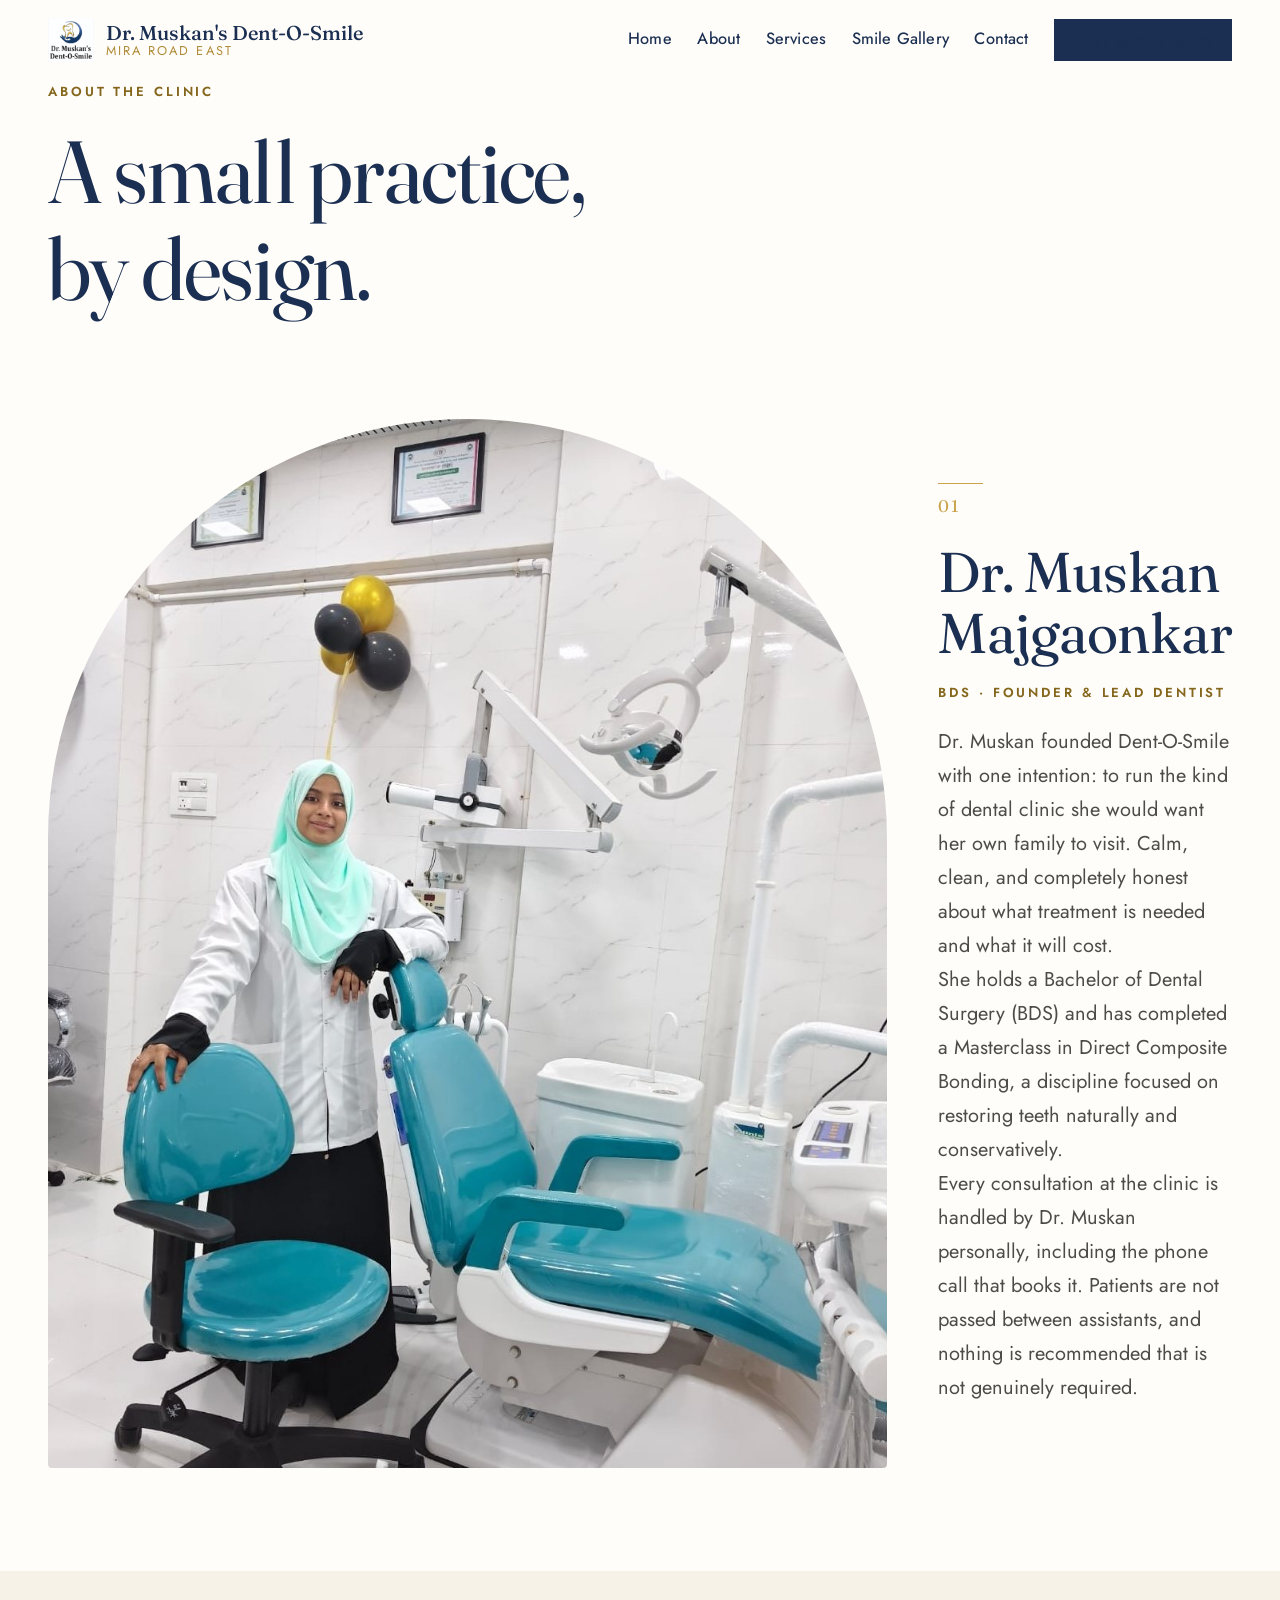
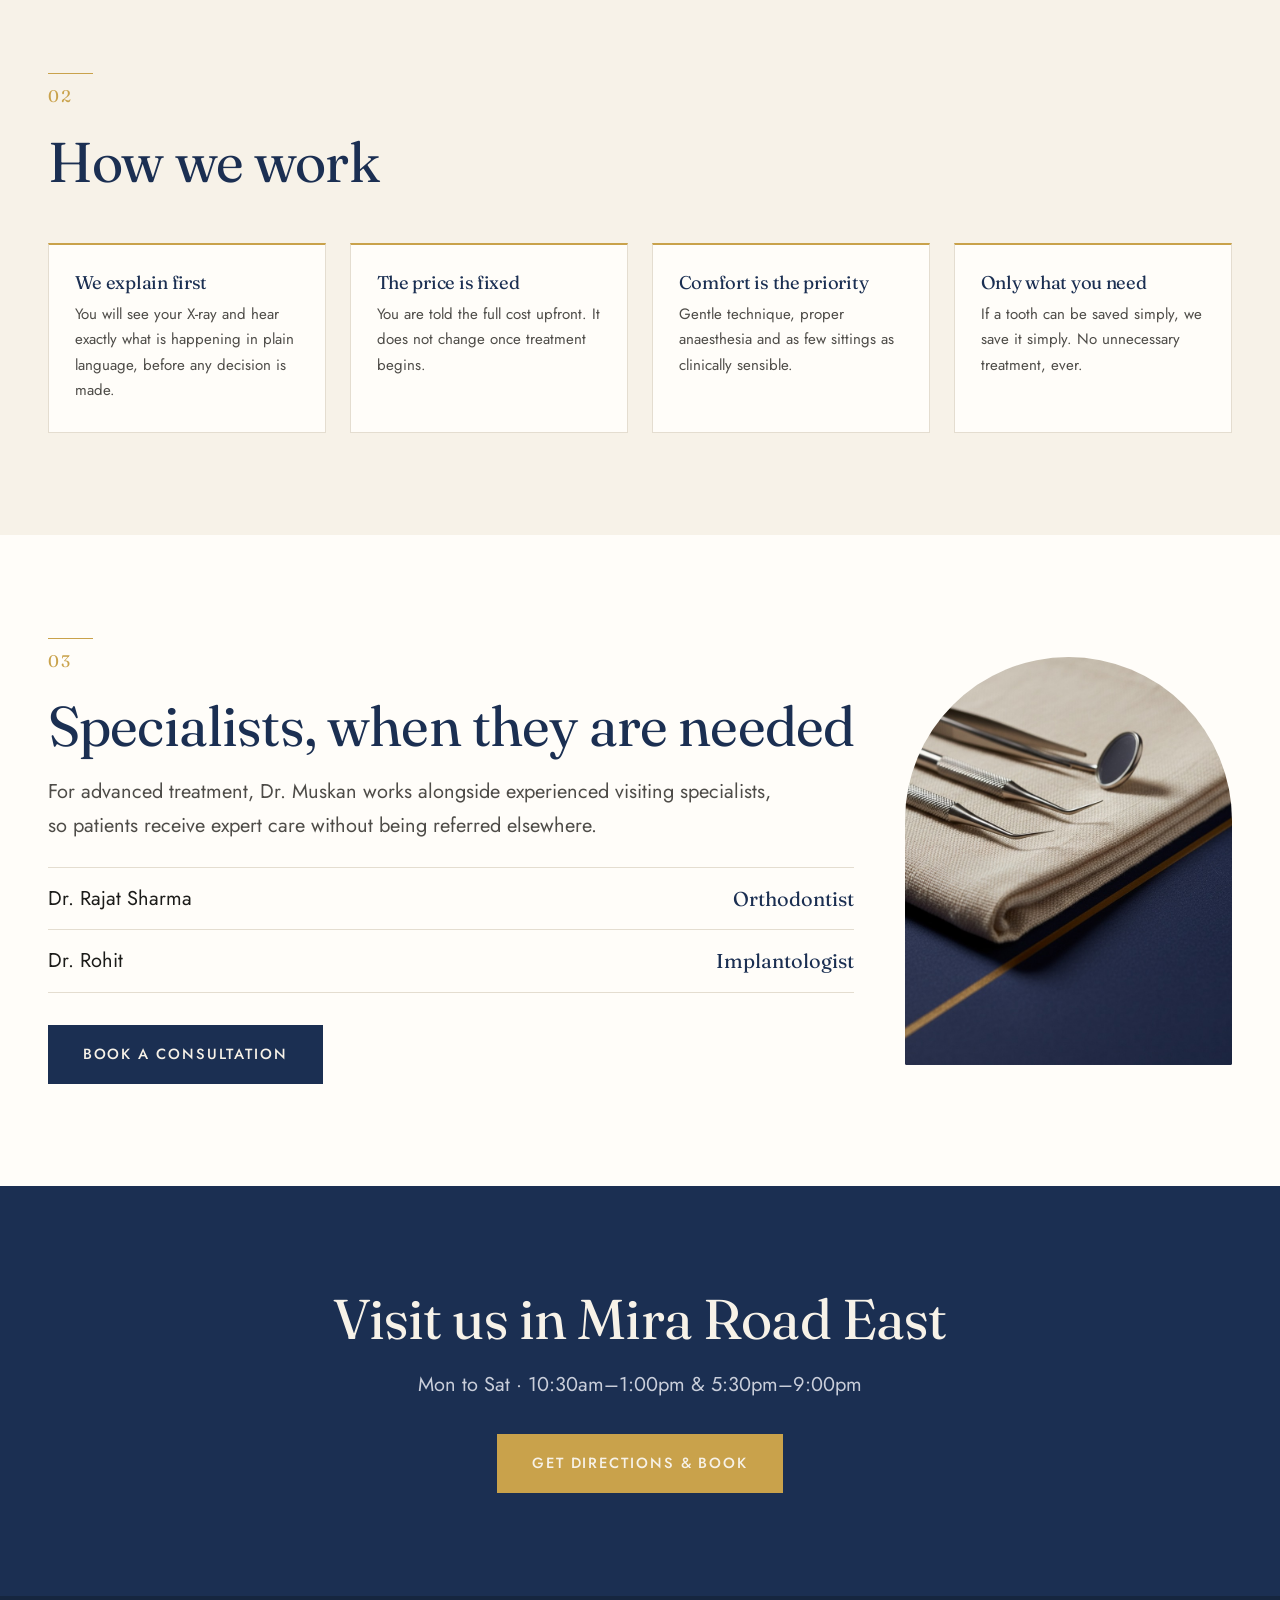
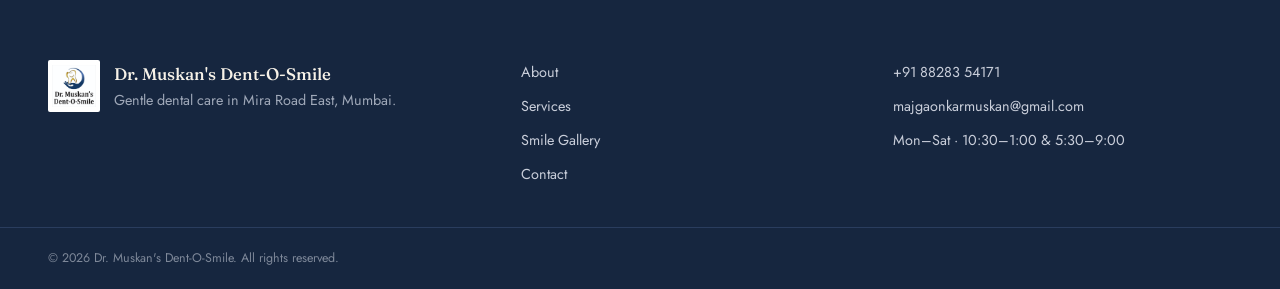
==== about/index.html @ d534c1e9 "update" ====
<!DOCTYPE html>
<html lang="en">
<head>
<meta charset="UTF-8"/>
<meta name="viewport" content="width=device-width,initial-scale=1.0"/>
<title>About Dr. Muskan Majgaonkar | Dentist in Mira Road East</title>
<meta name="description" content="Meet Dr. Muskan Majgaonkar (BDS), founder of Dent-O-Smile in Mira Road East. Gentle, honest dentistry with transparent pricing and unhurried consultations."/>
<link rel="canonical" href="https://drmuskansdentosmile.com/about/"/>
<link rel="icon" type="image/jpeg" href="/assets/img/logo-mark.jpg"/>
<meta property="og:title" content="About Dr. Muskan Majgaonkar | Dentist in Mira Road East"/>
<meta property="og:description" content="Meet Dr. Muskan Majgaonkar (BDS), founder of Dent-O-Smile in Mira Road East. Gentle, honest dentistry with transparent pricing."/>
<meta property="og:type" content="website"/>
<meta property="og:url" content="https://drmuskansdentosmile.com/about/"/>
<meta property="og:image" content="https://drmuskansdentosmile.com/assets/img/clinic-signage.jpg"/>
<meta property="og:site_name" content="Dr. Muskan's Dent-O-Smile"/>
<meta name="twitter:card" content="summary_large_image"/>
<meta name="twitter:title" content="About Dr. Muskan Majgaonkar | Dentist in Mira Road East"/>
<meta name="twitter:description" content="Meet Dr. Muskan Majgaonkar (BDS), founder of Dent-O-Smile in Mira Road East."/>
<meta name="twitter:image" content="https://drmuskansdentosmile.com/assets/img/clinic-signage.jpg"/>
<link rel="preconnect" href="https://fonts.googleapis.com"><link rel="preconnect" href="https://fonts.gstatic.com" crossorigin>
<link href="https://fonts.googleapis.com/css2?family=Fraunces:opsz,wght@9..144,300;9..144,400;9..144,500;9..144,600&family=Jost:wght@300;400;500;600&display=swap" rel="stylesheet">
<link rel="stylesheet" href="/assets/css/site.css?v=2"/>
</head>
<body>
<a class="skip" href="#main">Skip to content</a>
<header class="nav" id="nav">
  <div class="wrap nav-in">
    <a class="brand" href="/"><img src="/assets/img/logo-mark.jpg" alt="" width="44" height="44"/>
      <span><b>Dr. Muskan's Dent-O-Smile</b><i>Mira Road East</i></span></a>
    <nav class="links" id="links">
      <a href="/">Home</a><a href="/about/">About</a><a href="/services/">Services</a>
      <a href="/smile-gallery/">Smile Gallery</a><a href="/contact/">Contact</a>
      <a class="btn btn-sm" href="tel:+918828354171">Call 88283 54171</a>
    </nav>
    <button class="burger" id="burger" aria-label="Menu" aria-expanded="false"><span></span><span></span><span></span></button>
  </div>
</header>

<main id="main">
<section class="pagehead">
  <div class="wrap">
    <p class="eyebrow">About the clinic</p>
    <h1>A small practice,<br>by design.</h1>
  </div>
</section>

<section class="sec">
  <div class="wrap grid-2 align-c">
    <figure class="fig-arch">
      <img src="/assets/img/dr-muskan-at-chair.jpg" alt="Dr. Muskan Majgaonkar at her clinic" width="900" height="1200"/>
    </figure>
    <div>
      <div class="num">01</div>
      <h2 class="h2">Dr. Muskan Majgaonkar</h2>
      <p class="eyebrow" style="margin:.25rem 0 1.25rem">BDS · Founder &amp; Lead Dentist</p>
      <p>Dr. Muskan founded Dent-O-Smile with one intention: to run the kind of dental clinic she would want her own family to visit. Calm, clean, and completely honest about what treatment is needed and what it will cost.</p>
      <p>She holds a Bachelor of Dental Surgery (BDS) and has completed a Masterclass in Direct Composite Bonding, a discipline focused on restoring teeth naturally and conservatively.</p>
      <p>Every consultation at the clinic is handled by Dr. Muskan personally, including the phone call that books it. Patients are not passed between assistants, and nothing is recommended that is not genuinely required.</p>
    </div>
  </div>
</section>

<section class="sec sec-cream">
  <div class="wrap">
    <header class="sec-head"><div class="num">02</div><h2 class="h2">How we work</h2></header>
    <div class="values">
      <article><h3>We explain first</h3><p>You will see your X-ray and hear exactly what is happening in plain language, before any decision is made.</p></article>
      <article><h3>The price is fixed</h3><p>You are told the full cost upfront. It does not change once treatment begins.</p></article>
      <article><h3>Comfort is the priority</h3><p>Gentle technique, proper anaesthesia and as few sittings as clinically sensible.</p></article>
      <article><h3>Only what you need</h3><p>If a tooth can be saved simply, we save it simply. No unnecessary treatment, ever.</p></article>
    </div>
  </div>
</section>

<section class="sec">
  <div class="wrap grid-2 align-c">
    <div>
      <div class="num">03</div>
      <h2 class="h2">Specialists, when they are needed</h2>
      <p>For advanced treatment, Dr. Muskan works alongside experienced visiting specialists, so patients receive expert care without being referred elsewhere.</p>
      <dl class="price" style="margin-top:1.5rem">
        <div><dt>Dr. Rajat Sharma</dt><dd>Orthodontist</dd></div>
        <div><dt>Dr. Rohit</dt><dd>Implantologist</dd></div>
      </dl>
      <a class="btn" href="/contact/">Book a consultation</a>
    </div>
    <figure class="fig-arch"><img src="/assets/img/craft-detail.jpg" alt="Dental instruments" width="1024" height="1024" loading="lazy"/></figure>
  </div>
</section>

<section class="sec sec-navy">
  <div class="wrap" style="text-align:center">
    <h2 class="h2">Visit us in Mira Road East</h2>
    <p style="margin:0 auto 2rem">Mon to Sat · 10:30am–1:00pm &amp; 5:30pm–9:00pm</p>
    <a class="btn" href="/contact/" style="background:var(--gold);border-color:var(--gold)">Get directions &amp; book</a>
  </div>
</section>
</main>

<footer class="foot">
  <div class="wrap foot-in">
    <div class="foot-brand"><img src="/assets/img/logo-mark.jpg" alt="" width="52" height="52"/>
      <p><b>Dr. Muskan's Dent-O-Smile</b><br>Gentle dental care in Mira Road East, Mumbai.</p></div>
    <nav class="foot-nav"><a href="/about/">About</a><a href="/services/">Services</a>
      <a href="/smile-gallery/">Smile Gallery</a><a href="/contact/">Contact</a></nav>
    <div class="foot-meta"><a href="tel:+918828354171">+91 88283 54171</a>
      <a href="mailto:majgaonkarmuskan@gmail.com">majgaonkarmuskan@gmail.com</a>
      <span>Mon–Sat · 10:30–1:00 &amp; 5:30–9:00</span></div>
  </div>
  <div class="wrap foot-btm"><span>&copy; <span id="yr"></span> Dr. Muskan's Dent-O-Smile. All rights reserved.</span></div>
</footer>
<!-- ══ MOBILE STICKY QUICK-ACTION BAR ═════════════════════ -->
<div class="mobile-sticky-bar" id="mobileStickyBar" aria-label="Quick contact actions">
  <a href="tel:+918828354171" class="mobile-bar-btn mobile-bar-call">
    <svg width="18" height="18" viewBox="0 0 24 24" fill="none" stroke="currentColor" stroke-width="2" stroke-linecap="round" stroke-linejoin="round" aria-hidden="true">
      <path d="M22 16.92v3a2 2 0 0 1-2.18 2 19.79 19.79 0 0 1-8.63-3.07 19.5 19.5 0 0 1-6-6 19.79 19.79 0 0 1-3.07-8.67A2 2 0 0 1 4.11 2h3a2 2 0 0 1 2 1.72 12.84 12.84 0 0 0 .7 2.81 2 2 0 0 1-.45 2.11L8.09 9.91a16 16 0 0 0 6 6l1.27-1.27a2 2 0 0 1 2.11-.45 12.84 12.84 0 0 0 2.81.7A2 2 0 0 1 22 16.92z"/>
    </svg>
    <span>Call Clinic</span>
  </a>
</div>

<script src="/assets/js/site.js?v=6"></script>
</body>
</html>
---- assets/css/site.css ----
/* Dr. Muskan's Dent-O-Smile — single-page premium edition
   Palette: deep navy #1B2F52 · ivory #F7F2E8 · antique gold #C9A24B */
:root{
  --navy:#1B2F52; --navy-2:#16263F; --ink:#1C1C1A;
  --cream:#F7F2E8; --cream-2:#FBF8F2; --paper:#FFFDF9;
  --gold:#C9A24B; --gold-2:#B08C38;
  --muted:#4E4C48; --line:#E4DDD0;
  --serif:'Fraunces',Georgia,serif; --sans:'Jost',system-ui,-apple-system,sans-serif;
  --wrap:1200px; --pad:clamp(1.25rem,4vw,2.5rem);
  --ease-out-expo:cubic-bezier(.16,1,.3,1);
  --ease-in-out-quart:cubic-bezier(.76,0,.24,1);
  --dur-fast:.22s; --dur-med:.42s; --dur-slow:.72s;
}
*{margin:0;padding:0;box-sizing:border-box}
html{scroll-behavior:smooth;-webkit-text-size-adjust:100%;width:100%;max-width:100vw;overflow-x:hidden}
body{font-family:var(--sans);color:var(--ink);background:var(--paper);
  font-size:clamp(1.0625rem,0.98rem + 0.4vw,1.25rem);line-height:1.7;font-weight:400;
  -webkit-font-smoothing:antialiased;width:100%;max-width:100vw;overflow-x:hidden;position:relative}
img{max-width:100%;height:auto;display:block}
a{color:inherit}
.wrap{max-width:var(--wrap);margin:0 auto;padding-inline:var(--pad);width:100%;box-sizing:border-box}
.skip{position:absolute;left:-9999px}
.skip:focus{left:1rem;top:1rem;background:var(--navy);color:#fff;padding:.6rem 1rem;z-index:99}

/* ── type ─────────────────────────────────────────── */
h1,h2,h3{font-family:var(--serif);font-weight:400;line-height:1.1;letter-spacing:-.015em;color:var(--navy)}
h1{font-size:clamp(3rem,1.8rem + 4.8vw,5.5rem)}
h1 em{font-style:italic;color:var(--gold)}
.h2{font-size:clamp(2.1rem,1.5rem + 2.5vw,3.5rem);margin-bottom:1.15rem}
h3{font-size:1.45rem}
p{color:var(--muted);max-width:62ch}
.lede{font-size:clamp(1.18rem,1.08rem + 0.5vw,1.42rem);color:#4B4945;line-height:1.65}
.eyebrow{font-size:.82rem;letter-spacing:.22em;text-transform:uppercase;color:#85661D;
  font-weight:600;margin-bottom:1.25rem}
.num{font-family:var(--serif);font-size:1.05rem;color:var(--gold);letter-spacing:.1em;
  border-top:1px solid var(--gold);padding-top:.5rem;width:2.8rem;margin-bottom:1.25rem}
.link-gold{color:var(--navy);font-weight:500;font-size:1.05rem;text-decoration:none;border-bottom:1px solid var(--gold);
  padding-bottom:2px;transition:color var(--dur-fast),border-color var(--dur-fast);display:inline-block;margin-top:1.25rem}
.link-gold:hover{color:var(--gold-2);border-color:var(--gold-2)}

/* ── buttons ─────────────────────────────────────── */
.btn{display:inline-block;background:var(--navy);color:var(--cream);padding:1rem 2.1rem;
  border:1px solid var(--navy);font-size:.92rem;letter-spacing:.13em;text-transform:uppercase;
  font-weight:500;text-decoration:none;cursor:pointer;font-family:var(--sans);
  transition:background var(--dur-fast) var(--ease-out-expo),
             border-color var(--dur-fast) var(--ease-out-expo),
             color var(--dur-fast),
             transform var(--dur-fast) var(--ease-out-expo),
             box-shadow var(--dur-fast) var(--ease-out-expo)}
.btn:hover{background:var(--gold);border-color:var(--gold);color:#fff;
  transform:translateY(-2px);box-shadow:0 8px 24px -8px rgba(201,162,75,.45)}
.btn:active{transform:translateY(0)}
.btn-ghost{background:transparent;color:var(--navy)}
.btn-ghost:hover{background:var(--navy);color:var(--cream);border-color:var(--navy)}
.btn-whatsapp{display:inline-flex;align-items:center;gap:.45rem;background:#25D366;border-color:#25D366;color:#fff}
.btn-whatsapp:hover{background:#1EBE57;border-color:#1EBE57;color:#fff;box-shadow:0 8px 24px -8px rgba(37,211,102,.5)}
.btn-whatsapp-circle{display:inline-flex;align-items:center;justify-content:center;width:44px;height:44px;border-radius:50%;background:#25D366;color:#fff;border:none;transition:all var(--dur-fast) var(--ease-out-expo);box-shadow:0 4px 14px rgba(37,211,102,.35);text-decoration:none}
.btn-whatsapp-circle:hover{background:#1EBE57;transform:scale(1.08);box-shadow:0 6px 18px rgba(37,211,102,.45);color:#fff}
.btn-sm{padding:.6rem 1.1rem;font-size:.7rem}
.btn-block{width:100%;border:0}

/* ── nav ─────────────────────────────────────────── */
.nav{position:sticky;top:0;z-index:50;
  background:rgba(255,253,249,.95);
  backdrop-filter:saturate(1.4) blur(14px);
  -webkit-backdrop-filter:saturate(1.4) blur(14px);
  border-bottom:1px solid transparent;
  transition:border-color var(--dur-med),background var(--dur-med),box-shadow var(--dur-med)}
.nav.scrolled{border-bottom-color:var(--line);box-shadow:0 4px 24px -8px rgba(27,47,82,.12)}
.nav-in{display:flex;align-items:center;justify-content:space-between;gap:1.5rem;min-height:80px;padding-block:.4rem}
.brand{display:flex;align-items:center;gap:.75rem;text-decoration:none;flex-shrink:0;
  transition:opacity var(--dur-fast)}
.brand:hover{opacity:.85}
.brand img{width:46px;height:46px;object-fit:contain}
.brand span{display:flex;flex-direction:column;line-height:1.15;white-space:nowrap}
.brand b{font-family:var(--serif);font-size:1.25rem;font-weight:500;color:var(--navy)}
.brand i{font-style:normal;font-size:.8rem;letter-spacing:.16em;text-transform:uppercase;color:var(--gold-2)}

.links{display:flex;align-items:center;gap:1.6rem}
.links a:not(.btn-whatsapp-circle){text-decoration:none;font-size:1.02rem;font-weight:450;color:var(--navy);letter-spacing:.01em;
  position:relative;padding-bottom:2px;white-space:nowrap;
  transition:color var(--dur-fast)}
.links a:not(.btn-whatsapp-circle)::after{content:'';position:absolute;bottom:0;left:0;width:0;height:1.5px;
  background:var(--gold);transition:width var(--dur-med) var(--ease-out-expo)}
.links a:not(.btn-whatsapp-circle):hover{color:var(--gold-2)}
.links a:not(.btn-whatsapp-circle):hover::after{width:100%}
.links a:not(.btn-whatsapp-circle).active{color:var(--gold-2)}
.links a:not(.btn-whatsapp-circle).active::after{width:100%}

.nav-cta-group{display:flex;align-items:center;gap:.85rem;margin-left:.85rem;padding-left:1.25rem;border-left:1px solid rgba(27,47,82,.15)}
.btn-whatsapp-circle{display:inline-flex;align-items:center;justify-content:center;width:40px;height:40px;border-radius:50%;background:#25D366;color:#fff;border:none;transition:all var(--dur-fast) var(--ease-out-expo);box-shadow:0 4px 12px rgba(37,211,102,.3);text-decoration:none;flex-shrink:0}
.btn-whatsapp-circle::after{display:none !important}
.btn-whatsapp-circle:hover{background:#1EBE57;transform:scale(1.06);box-shadow:0 6px 16px rgba(37,211,102,.4);color:#fff}
.btn-nav-book{display:inline-flex;align-items:center;gap:.45rem;padding:.62rem 1.15rem;font-size:.78rem;letter-spacing:.08em;font-weight:500;border-radius:6px;white-space:nowrap;flex-shrink:0;background:var(--navy);color:var(--cream);border:1px solid var(--navy);cursor:pointer;transition:all var(--dur-fast) var(--ease-out-expo)}
.btn-nav-book:hover{background:var(--gold);border-color:var(--gold);color:#fff;transform:translateY(-1px);box-shadow:0 6px 18px rgba(201,162,75,.35)}

.burger{display:none;background:none;border:0;flex-direction:column;gap:5px;cursor:pointer;padding:.5rem}
.burger span{width:24px;height:1.5px;background:var(--navy);
  transition:transform .3s var(--ease-out-expo),opacity .2s}

/* ── hero ─────────────────────────────────────────── */
.hero{position:relative;padding-top:clamp(2.5rem,6vw,5rem);overflow:hidden}
.hero-in{display:grid;grid-template-columns:1.05fr .95fr;gap:clamp(2rem,5vw,4.5rem);align-items:center}
.hero-copy .lede{margin:1.6rem 0 2.2rem;max-width:44ch}
.hero-cta{display:flex;gap:.85rem;flex-wrap:wrap}
.hero-facts{list-style:none;display:flex;gap:clamp(1.25rem,3vw,2.75rem);margin-top:3rem;
  padding-top:1.75rem;border-top:1px solid var(--line);flex-wrap:wrap}
.hero-facts li{display:flex;flex-direction:column}
.hero-facts b{font-family:var(--serif);font-size:1.5rem;color:var(--navy);font-weight:400}
.hero-facts span{font-size:.75rem;letter-spacing:.1em;text-transform:uppercase;color:var(--muted)}
.hero-img{position:relative}
.hero-img img{width:100%;aspect-ratio:3/4;object-fit:cover;
  border-radius:50vw 50vw 6px 6px;
  box-shadow:0 30px 70px -35px rgba(27,47,82,.5);
  transition:transform .6s var(--ease-out-expo)}
.hero-img:hover img{transform:scale(1.02)}
.hero-img figcaption{position:absolute;right:0.5rem;left:auto;bottom:2rem;background:var(--cream);
  border-right:3px solid var(--gold);padding:.8rem 1.2rem;font-family:var(--serif);color:var(--navy);
  font-size:.95rem;box-shadow:0 12px 30px -18px rgba(0,0,0,.3);border-radius:6px 0 0 6px;}
.dr-figure{position:relative}
.dr-img-badge{position:absolute;right:0.5rem;left:auto;bottom:1.5rem;background:var(--cream);
  border-right:3px solid var(--gold);padding:.75rem 1.1rem;box-shadow:0 12px 30px -15px rgba(0,0,0,.25);border-radius:6px 0 0 6px;}
.hero-img figcaption em{display:block;font-style:normal;font-family:var(--sans);font-size:.68rem;
  letter-spacing:.14em;text-transform:uppercase;color:var(--gold-2);margin-top:.15rem}
.hero-rule{margin-top:clamp(3rem,7vw,6rem)}
.hero-rule span{display:block;height:1px;background:linear-gradient(90deg,transparent,var(--gold),transparent)}

/* ── sections ─────────────────────────────────────── */
.sec{padding:clamp(3.5rem,8vw,7rem) 0}
.sec-cream{background:var(--cream)}
.sec-navy{background:var(--navy);color:var(--cream)}
.sec-navy .h2,.sec-navy h3{color:var(--cream)}
.sec-navy p{color:#C9CEDA}
.sec-navy .num{color:var(--gold);border-color:var(--gold)}
.sec-head{max-width:60ch;margin-bottom:clamp(2rem,4vw,3.25rem)}
.sec-sub{margin-top:.35rem}
.grid-2{display:grid;grid-template-columns:auto 1fr;gap:clamp(1.5rem,4vw,3.5rem)}
.align-c{align-items:center}
.promise .grid-2{grid-template-columns:auto 1fr;align-items:start}
.promise p+p{margin-top:1rem}

.mobile-swipe-hint {
  display: none;
}

/* services grid */
.svc{display:grid;grid-template-columns:repeat(auto-fit,minmax(230px,1fr));gap:1.5rem}

@media (max-width: 768px) {
  .mobile-swipe-hint {
    display: flex;
    align-items: center;
    gap: 0.35rem;
    font-size: 0.78rem;
    font-weight: 600;
    text-transform: uppercase;
    letter-spacing: 0.08em;
    color: var(--gold-2);
    margin-top: 0.6rem;
  }

  .svc {
    display: flex !important;
    overflow-x: auto !important;
    scroll-snap-type: x mandatory;
    -webkit-overflow-scrolling: touch;
    gap: 1.1rem !important;
    padding-bottom: 1.25rem;
    padding-left: 0.25rem;
    padding-right: 0.25rem;
    scrollbar-width: thin;
    scrollbar-color: var(--gold) rgba(201, 162, 75, 0.15);
  }

  .svc::-webkit-scrollbar {
    height: 5px;
  }
  .svc::-webkit-scrollbar-track {
    background: rgba(201, 162, 75, 0.12);
    border-radius: 10px;
  }
  .svc::-webkit-scrollbar-thumb {
    background: var(--gold);
    border-radius: 10px;
  }

  .svc-card {
    flex: 0 0 270px !important;
    width: 270px !important;
    scroll-snap-align: start;
    scroll-snap-stop: always;
  }
}
.svc-card{background:var(--paper);border:1px solid var(--line);border-radius:12px;overflow:hidden;
  transition:transform var(--dur-med) var(--ease-out-expo),
             box-shadow var(--dur-med) var(--ease-out-expo),
             border-color var(--dur-fast)}
.svc-card:hover{transform:translateY(-4px);box-shadow:0 16px 36px -12px rgba(27,47,82,.14);border-color:var(--gold)}
.svc-img-wrap{overflow:hidden}
.svc-img-wrap img{aspect-ratio:1/1;object-fit:cover;width:100%;
  transition:transform .55s var(--ease-out-expo)}
.svc-card:hover .svc-img-wrap img{transform:scale(1.06)}
.svc-body{padding:1.35rem 1.4rem 1.6rem}
.svc-body p{font-size:.93rem;margin:.5rem 0 .9rem}
.svc-body b{font-family:var(--serif);color:var(--gold-2);font-weight:500;font-size:1.05rem}
.svc-more{margin-top:2rem}

/* aligner note */
.aligner-note{margin-top:3rem;background:var(--cream);border:1px solid var(--line);
  border-top:2px solid var(--gold);border-radius:12px;padding:clamp(1.5rem,3vw,2.5rem)}
.aligner-note-in{display:grid;grid-template-columns:auto 1fr;gap:1.5rem;align-items:start}
.aligner-note h3{font-size:1.25rem;margin-bottom:.5rem}

/* pricing */
.fig-arch img{width:100%;aspect-ratio:4/5;object-fit:cover;border-radius:50vw 50vw 6px 6px;
  transition:transform .6s var(--ease-out-expo)}
.fig-arch:hover img{transform:scale(1.02)}
.price{margin:1.75rem 0 2rem;border-top:1px solid var(--line)}
.price div{display:flex;justify-content:space-between;gap:1rem;padding:.85rem 0;border-bottom:1px solid var(--line)}
.price dt{color:var(--ink);font-weight:400}
.price dd{font-family:var(--serif);color:var(--navy);white-space:nowrap}

/* ── Clinic Strip / Interior Section ─────────────────── */
.clinic-sec {
  overflow: hidden;
}
.sec-head-top {
  display: flex;
  justify-content: space-between;
  align-items: flex-end;
  gap: 1rem;
}
.strip-controls {
  display: flex;
  gap: .5rem;
  margin-bottom: .5rem;
}
.strip-btn {
  background: var(--navy-2);
  border: 1px solid rgba(255,255,255,.15);
  color: var(--cream);
  width: 42px;
  height: 42px;
  border-radius: 50%;
  font-size: 1.4rem;
  display: flex;
  align-items: center;
  justify-content: center;
  cursor: pointer;
  transition: all .25s ease;
  line-height: 1;
}
.strip-btn:hover {
  background: var(--gold);
  color: var(--navy);
  border-color: var(--gold);
  transform: scale(1.05);
}
.strip-wrapper {
  position: relative;
  width: 100%;
}
.strip {
  display: flex;
  gap: 1.25rem;
  overflow-x: auto;
  padding: .5rem var(--pad) 1.75rem;
  scroll-snap-type: x mandatory;
  -webkit-overflow-scrolling: touch;
  scrollbar-width: none;
@media (min-width: 961px) {
  .faq-modern .faq-list {
    margin-top: 5rem;
  }
}
}
.strip::-webkit-scrollbar {
  display: none;
}
.strip-card {
  flex: 0 0 clamp(280px, 32vw, 380px);
  position: relative;
  border-radius: 12px;
  overflow: hidden;
  scroll-snap-align: start;
  background: var(--navy-2);
  border: 1px solid rgba(255,255,255,.1);
  box-shadow: 0 16px 40px -12px rgba(0,0,0,.6);
}
.strip-card img {
  width: 100%;
  aspect-ratio: 4/3;
  object-fit: cover;
  display: block;
  transition: transform .55s var(--ease-out-expo);
}
.strip-card:hover img {
  transform: scale(1.06);
}
.strip-caption {
  position: absolute;
  inset: 0;
  padding: 1.5rem 1.25rem 1.25rem;
  background: linear-gradient(180deg, rgba(10,18,32,0.1) 0%, rgba(10,18,32,0.92) 85%);
  display: flex;
  flex-direction: column;
  justify-content: flex-end;
  gap: .25rem;
  opacity: 0;
  transform: translateY(18px);
  transition: opacity 0.55s cubic-bezier(0.16,1,0.3,1), transform 0.55s cubic-bezier(0.16,1,0.3,1);
  pointer-events: none;
}
.clinic-photo-card:hover .strip-caption,
.strip-card:hover .strip-caption {
  opacity: 1;
  transform: translateY(0);
  pointer-events: auto;
}
.strip-badge {
  font-size: .68rem;
  text-transform: uppercase;
  letter-spacing: .14em;
  font-weight: 700;
  color: var(--gold);
  opacity: 0;
  transform: translateY(12px);
  transition: opacity 0.5s cubic-bezier(0.16,1,0.3,1) 0.04s, transform 0.5s cubic-bezier(0.16,1,0.3,1) 0.04s;
}
.strip-title {
  font-size: 1.15rem;
  color: var(--cream);
  font-family: var(--serif);
  font-weight: 500;
  line-height: 1.25;
  opacity: 0;
  transform: translateY(14px) scale(0.96);
  transition: opacity 0.55s cubic-bezier(0.16,1,0.3,1) 0.08s, transform 0.55s cubic-bezier(0.16,1,0.3,1) 0.08s;
}
.clinic-photo-card:hover .strip-badge,
.clinic-photo-card:hover .strip-title,
.strip-card:hover .strip-badge,
.strip-card:hover .strip-title {
  opacity: 1;
  transform: translateY(0) scale(1);
}

@media (max-width: 768px) {
  .sec-head-top {
    flex-direction: column;
    align-items: flex-start;
  }

  .strip-controls {
    display: none;
  }

  .strip {
    display: grid;
    grid-template-columns: 1fr;
    gap: 1rem;
    overflow-x: hidden;
    padding: .5rem var(--pad) 1rem;
  }

  .strip-card {
    width: 100%;
    flex: 0 0 auto;
  }

  .strip-caption {
    padding: 1.8rem 1rem .9rem;
  }
}

@media (min-width: 961px) {
  .faq-modern .faq-list {
    margin-top: 5rem;
  }
}


/* ── Gallery / Clinical Cases (Proper Alignment & Ultra-Luxury Styling) ── */
.gallery-filter-bar {
  display: flex;
  gap: 0.6rem;
  margin-bottom: 2rem;
  flex-wrap: wrap;
}
@media (max-width: 768px) {
  .gallery-filter-bar {
    flex-wrap: nowrap;
    overflow-x: auto;
    padding-bottom: 0.5rem;
    -webkit-overflow-scrolling: touch;
    scrollbar-width: none;
  }
  .gallery-filter-bar::-webkit-scrollbar {
    display: none;
  }
  .gallery-filter-btn {
    white-space: nowrap;
    flex: 0 0 auto;
  }
}

.cases-grid {
  display: grid;
  grid-template-columns: repeat(3, 1fr);
  gap: 1.75rem;
  align-items: stretch;
}
@media (max-width: 992px) and (min-width: 769px) {
  .cases-grid {
    grid-template-columns: repeat(2, 1fr);
    gap: 1.25rem;
  }
}

@media (max-width: 768px) {
  .cases-grid {
    display: flex !important;
    overflow-x: auto !important;
    scroll-snap-type: x mandatory;
    -webkit-overflow-scrolling: touch;
    gap: 1.1rem !important;
    padding-bottom: 1.25rem;
    padding-left: 0.25rem;
    padding-right: 0.25rem;
    scrollbar-width: thin;
    scrollbar-color: var(--gold) rgba(201, 162, 75, 0.15);
  }

  .cases-grid::-webkit-scrollbar {
    height: 5px;
  }
  .cases-grid::-webkit-scrollbar-track {
    background: rgba(201, 162, 75, 0.12);
    border-radius: 10px;
  }
  .cases-grid::-webkit-scrollbar-thumb {
    background: var(--gold);
    border-radius: 10px;
  }

  .case-item {
    flex: 0 0 280px !important;
    width: 280px !important;
    scroll-snap-align: start;
    scroll-snap-stop: always;
  }
}

.case-item {
  background: var(--paper);
  border: 1px solid rgba(27, 47, 82, 0.08);
  border-radius: 16px;
  overflow: hidden;
  box-shadow: 0 8px 24px -8px rgba(27, 47, 82, 0.08);
  transition: transform 0.35s cubic-bezier(0.16, 1, 0.3, 1), box-shadow 0.35s ease, border-color 0.35s ease;
  display: flex;
  flex-direction: column;
  height: 100%;
  cursor: pointer;
  margin: 0;
}

.case-item:hover {
  transform: translateY(-6px);
  box-shadow: 0 20px 40px -12px rgba(27, 47, 82, 0.16);
  border-color: rgba(201, 162, 75, 0.6);
}

.case-img-box {
  position: relative;
  width: 100%;
  aspect-ratio: 4 / 3;
  overflow: hidden;
  background: #0f192a;
}

.case-img-blank {
  background: linear-gradient(135deg, #0e1828 0%, #152238 100%);
  position: relative;
}

.case-img-blank::after {
  content: "";
  position: absolute;
  inset: 0;
  background: radial-gradient(circle at center, rgba(201, 162, 75, 0.05) 0%, transparent 70%);
}

.case-img-box img {
  width: 100%;
  height: 100%;
  object-fit: cover;
  display: block;
  transition: transform 0.6s cubic-bezier(0.16, 1, 0.3, 1);
}

.case-item:hover .case-img-box img {
  transform: scale(1.06);
}

.case-tag-ba {
  position: absolute;
  top: 0.85rem;
  left: 0.85rem;
  background: rgba(10, 18, 32, 0.82);
  color: var(--gold-2);
  border: 1px solid rgba(201, 162, 75, 0.45);
  font-size: 0.72rem;
  font-weight: 700;
  letter-spacing: 0.06em;
  text-transform: uppercase;
  padding: 0.3rem 0.7rem;
  border-radius: 30px;
  backdrop-filter: blur(8px);
  -webkit-backdrop-filter: blur(8px);
  z-index: 2;
  display: inline-flex;
  align-items: center;
  gap: 0.35rem;
  box-shadow: 0 4px 12px rgba(0,0,0,0.25);
}

.case-hover-overlay {
  position: absolute;
  inset: 0;
  background: rgba(15, 25, 42, 0.72);
  backdrop-filter: blur(4px);
  -webkit-backdrop-filter: blur(4px);
  color: #fff;
  display: flex;
  flex-direction: column;
  align-items: center;
  justify-content: center;
  gap: 0.6rem;
  opacity: 0;
  transition: opacity 0.3s ease;
  z-index: 3;
}

.case-item:hover .case-hover-overlay {
  opacity: 1;
}

.case-zoom-btn {
  width: 44px;
  height: 44px;
  border-radius: 50%;
  background: var(--gold-2);
  color: var(--navy);
  display: flex;
  align-items: center;
  justify-content: center;
  box-shadow: 0 6px 18px rgba(0,0,0,0.3);
  transition: transform 0.25s ease;
}

.case-item:hover .case-zoom-btn {
  transform: scale(1.1);
}

.case-hover-overlay span {
  font-size: 0.82rem;
  font-weight: 600;
  letter-spacing: 0.05em;
  color: #ffffff;
}

.case-info {
  padding: 1.25rem 1.35rem 1.4rem 1.35rem;
  background: var(--paper);
  display: flex;
  flex-direction: column;
  gap: 0.4rem;
  flex: 1;
  justify-content: space-between;
}

.case-meta {
  display: flex;
  align-items: center;
  justify-content: space-between;
  gap: 0.5rem;
}

.case-cat {
  font-size: 0.72rem;
  text-transform: uppercase;
  letter-spacing: 0.12em;
  font-weight: 700;
  color: var(--gold-2);
}

.case-result-badge {
  font-size: 0.7rem;
  font-weight: 600;
  color: var(--navy);
  background: rgba(27, 47, 82, 0.06);
  padding: 0.2rem 0.55rem;
  border-radius: 4px;
  border: 1px solid rgba(27, 47, 82, 0.1);
}

.case-name {
  font-size: 1.12rem;
  color: var(--navy);
  font-family: var(--serif);
  font-weight: 500;
  margin: 0;
  line-height: 1.3;
}

.case-desc {
  font-size: 0.86rem;
  color: #5a6578;
  line-height: 1.45;
  margin: 0;
}

/* Lightbox Modal */
.case-lightbox {
  position: fixed;
  inset: 0;
  z-index: 9999;
  display: flex;
  align-items: center;
  justify-content: center;
  opacity: 0;
  pointer-events: none;
  transition: opacity .3s ease;
}
.case-lightbox.active {
  opacity: 1;
  pointer-events: auto;
}
.lightbox-overlay {
  position: absolute;
  inset: 0;
  background: rgba(10,18,32,.88);
  backdrop-filter: blur(8px);
}
.lightbox-content {
  position: relative;
  z-index: 2;
  max-width: 90vw;
  max-height: 88vh;
  display: flex;
  flex-direction: column;
  align-items: center;
}
.lightbox-content img {
  max-width: 100%;
  max-height: 75vh;
  object-fit: contain;
  border-radius: 8px;
  box-shadow: 0 20px 60px rgba(0,0,0,.6);
  border: 1px solid rgba(255,255,255,.15);
}
.lightbox-caption {
  margin-top: .85rem;
  color: var(--cream);
  font-family: var(--serif);
  font-size: 1.15rem;
  text-align: center;
}
.lightbox-close {
  position: absolute;
  top: -2.5rem;
  right: 0;
  background: transparent;
  border: 0;
  color: #fff;
  font-size: 2.2rem;
  cursor: pointer;
  line-height: 1;
}




/* ── Clinic Interior 2-Card Carousel ───────────────────── */
.clinic-carousel-wrapper {
  position: relative;
  padding: 0.25rem 0;
}

.clinic-carousel-track {
  display: flex;
  gap: 1.5rem;
  overflow-x: auto;
  scroll-behavior: smooth;
  scroll-snap-type: x mandatory;
  -webkit-overflow-scrolling: touch;
  padding: 0.5rem 0.25rem 1.25rem;
  scrollbar-width: none;
}
.clinic-carousel-track::-webkit-scrollbar {
  display: none;
}

.clinic-carousel-track .clinic-photo-card {
  flex: 0 0 calc(50% - 0.75rem);
  min-width: calc(50% - 0.75rem);
  max-width: calc(50% - 0.75rem);
  scroll-snap-align: start;
  border-radius: 16px;
  overflow: hidden;
  position: relative;
  box-shadow: 0 8px 24px -8px rgba(0, 0, 0, 0.35);
  border: 1px solid rgba(255, 255, 255, 0.1);
  transition: transform 0.35s cubic-bezier(0.16, 1, 0.3, 1), box-shadow 0.35s ease, border-color 0.35s ease;
  margin: 0;
  box-sizing: border-box;
}

@media (max-width: 640px) {
  .clinic-carousel-track .clinic-photo-card {
    flex: 0 0 100%;
    min-width: 100%;
    max-width: 100%;
  }
}

.clinic-carousel-track .clinic-photo-card img {
  width: 100%;
  height: 540px;
  object-fit: cover;
  display: block;
  transition: transform 0.6s cubic-bezier(0.16, 1, 0.3, 1);
}
@media (max-width: 1024px) {
  .clinic-carousel-track .clinic-photo-card img {
    height: 460px;
  }
}
@media (max-width: 640px) {
  .clinic-carousel-track .clinic-photo-card img {
    height: 380px;
  }
}
.clinic-carousel-track .clinic-photo-card:hover img {
  transform: scale(1.05);
}

.clinic-nav-btn {
  position: absolute;
  top: 50%;
  transform: translateY(-50%);
  z-index: 12;
  width: 48px;
  height: 48px;
  border-radius: 50%;
  background: var(--navy);
  border: 1.5px solid var(--gold);
  color: var(--cream);
  display: flex;
  align-items: center;
  justify-content: center;
  cursor: pointer;
  box-shadow: 0 8px 24px rgba(0, 0, 0, 0.4);
  transition: all 0.25s ease;
}
.clinic-nav-btn:hover {
  background: var(--gold);
  color: var(--navy);
  transform: translateY(-50%) scale(1.1);
  box-shadow: 0 12px 30px rgba(201, 162, 75, 0.5);
}
.clinic-prev { left: -24px; }
.clinic-next { right: -24px; }

@media (max-width: 768px) {
  .clinic-prev { left: 4px; }
  .clinic-next { right: 4px; }
  .clinic-carousel-track .clinic-photo-card img {
    height: 280px;
  }
}

/* ── Google Reviews Section ────────────────────────── */
.google-reviews-sec {
  position: relative;
  overflow: hidden;
}
.g-reviews-header {
  margin-bottom: 1.75rem;
}
.g-rating-summary {
  display: flex;
  align-items: center;
  justify-content: space-between;
  gap: 1.5rem;
  flex-wrap: wrap;
  padding: 1.25rem 1.6rem;
  background: var(--paper);
  border: 1px solid var(--line);
  border-radius: 12px;
  box-shadow: 0 4px 16px -8px rgba(27,47,82,.08);
}
.g-badge-left {
  display: flex;
  align-items: center;
  gap: 1.1rem;
}
.g-logo-svg {
  flex-shrink: 0;
}
.g-rating-score {
  display: flex;
  align-items: center;
  gap: .6rem;
  line-height: 1;
}
.g-num {
  font-family: var(--serif);
  font-size: 2.1rem;
  font-weight: 600;
  color: var(--navy);
}
.g-stars-gold {
  color: #FBBC04;
  letter-spacing: 2px;
  font-size: 1.15rem;
}
.g-count-text {
  font-size: .88rem;
  color: var(--muted);
  margin-top: .35rem;
}
.g-count-text strong {
  color: var(--navy);
}

.g-actions {
  display: flex;
  gap: .75rem;
  flex-wrap: wrap;
}
.btn-g-primary {
  background: var(--navy);
  color: var(--cream);
  border: 1px solid var(--navy);
  display: inline-flex;
  align-items: center;
  gap: .5rem;
  transition: all var(--dur-fast);
}
.btn-g-primary:hover {
  background: var(--gold-2);
  border-color: var(--gold-2);
  color: var(--navy);
}
.btn-g-outline {
  background: transparent;
  color: var(--navy);
  border: 1px solid var(--line);
  display: inline-flex;
  align-items: center;
  gap: .5rem;
  transition: all var(--dur-fast);
}
.btn-g-outline:hover {
  border-color: var(--gold-2);
  color: var(--gold-2);
  background: rgba(201,162,75,.05);
}
.g-icon-sm {
  flex-shrink: 0;
}

/* Carousel wrapper */
.g-carousel-wrapper {
  position: relative;
  padding: .25rem 0;
}
.g-carousel-track {
  display: flex;
  gap: 1.5rem;
  overflow-x: auto;
  scroll-behavior: smooth;
  scroll-snap-type: x mandatory;
  -webkit-overflow-scrolling: touch;
  padding: .75rem .25rem 1.5rem;
  scrollbar-width: none;
}
.g-carousel-track::-webkit-scrollbar {
  display: none;
}

/* Individual Review Card (2 per section) */
.g-review-card {
  flex: 0 0 calc(50% - 0.75rem);
  scroll-snap-align: start;
  background: var(--paper);
  border: 1px solid var(--line);
  border-radius: 12px;
  padding: 1.6rem 1.5rem;
  display: flex;
  flex-direction: column;
  justify-content: space-between;
  box-shadow: 0 4px 14px -6px rgba(27,47,82,.06);
  transition: transform .4s var(--ease-out-expo), box-shadow .4s var(--ease-out-expo), border-color .3s;
  cursor: grab;
}
@media (max-width: 640px) {
  .g-review-card {
    flex: 0 0 100%;
  }
}
.g-review-card:hover {
  transform: translateY(-6px);
  box-shadow: 0 16px 36px -12px rgba(27,47,82,.14);
  border-color: var(--gold);
}
.g-review-card:active {
  cursor: grabbing;
}
.g-card-top {
  display: flex;
  justify-content: space-between;
  align-items: flex-start;
  gap: .75rem;
  margin-bottom: 1rem;
}
.g-user-info {
  display: flex;
  align-items: center;
  gap: .85rem;
}
.g-avatar {
  width: 42px;
  height: 42px;
  border-radius: 50%;
  color: #fff;
  font-weight: 600;
  font-size: .92rem;
  display: flex;
  align-items: center;
  justify-content: center;
  letter-spacing: .5px;
  flex-shrink: 0;
}
.g-avatar-1 { background: linear-gradient(135deg, #1b2f52, #3c5075); }
.g-avatar-2 { background: linear-gradient(135deg, #2b6cb0, #4299e1); }
.g-avatar-3 { background: linear-gradient(135deg, #2f855a, #48bb78); }
.g-avatar-4 { background: linear-gradient(135deg, #c05621, #ed8936); }
.g-avatar-5 { background: linear-gradient(135deg, #805ad5, #9f7aea); }
.g-avatar-6 { background: linear-gradient(135deg, #0d9488, #14b8a6); }
.g-avatar-7 { background: linear-gradient(135deg, #d97706, #f59e0b); }
.g-avatar-8 { background: linear-gradient(135deg, #db2777, #f472b6); }

.g-user-name {
  font-size: 1.12rem;
  font-weight: 600;
  color: var(--navy);
  margin: 0;
  line-height: 1.25;
}
.g-user-meta {
  font-size: .84rem;
  color: var(--muted);
  display: block;
  margin-top: .15rem;
}
.g-card-g-logo {
  flex-shrink: 0;
  opacity: .85;
}
.g-rating-row {
  display: flex;
  align-items: center;
  gap: .6rem;
  margin-bottom: .9rem;
}
.g-time {
  font-size: .84rem;
  color: #8E9AAE;
}
.g-review-text {
  font-size: 1.05rem;
  line-height: 1.65;
  color: #4B4945;
  margin: 0;
  flex-grow: 1;
}

@media (max-width: 768px) {
  .g-carousel-wrapper {
    padding-inline: 0;
  }

  .g-carousel-track {
    display: flex !important;
    overflow-x: auto !important;
    scroll-snap-type: x mandatory;
    -webkit-overflow-scrolling: touch;
    gap: 0 !important;
    padding-bottom: 1.25rem;
    padding-left: 0 !important;
    padding-right: 0 !important;
    scrollbar-width: none;
  }

  .g-carousel-track::-webkit-scrollbar {
    display: none !important;
  }

  .g-review-card {
    flex: 0 0 100% !important;
    width: 100% !important;
    min-width: 100% !important;
    scroll-snap-align: center;
    scroll-snap-stop: always;
    box-sizing: border-box;
    padding: 1.5rem 2.2rem;
  }

  .g-card-top {
    align-items: flex-start;
  }

  .g-actions {
    flex-direction: column;
  }

  .g-actions .btn {
    width: 100%;
    justify-content: center;
  }

}

/* Nav Arrows */
.g-nav-btn {
  position: absolute;
  top: 50%;
  transform: translateY(-50%);
  z-index: 10;
  width: 42px;
  height: 42px;
  border-radius: 50%;
  background: var(--paper);
  border: 1px solid var(--line);
  color: var(--navy);
  display: flex;
  align-items: center;
  justify-content: center;
  cursor: pointer;
  box-shadow: 0 6px 18px -4px rgba(27,47,82,.12);
  transition: all .25s ease;
}
.g-nav-btn:hover {
  background: var(--navy);
  color: var(--cream);
  border-color: var(--navy);
  box-shadow: 0 8px 24px -4px rgba(27,47,82,.25);
}
.g-prev { left: -20px; }
.g-next { right: -20px; }

/* Pagination Dots */
.g-dots {
  display: flex;
  justify-content: center;
  gap: .5rem;
  margin-top: .75rem;
}
.g-dot {
  width: 8px;
  height: 8px;
  border-radius: 50%;
  background: var(--line);
  border: none;
  padding: 0;
  cursor: pointer;
  transition: all .3s ease;
}
.g-dot.active {
  background: var(--navy);
  width: 24px;
  border-radius: 4px;
}

@media (max-width: 768px) {
  .g-nav-btn {
    width: 28px;
    height: 28px;
    box-shadow: 0 2px 8px rgba(27, 47, 82, 0.15);
  }
  .g-nav-btn svg {
    width: 14px;
    height: 14px;
  }
  .g-prev { left: 4px; }
  .g-next { right: 4px; }
  .g-rating-summary { flex-direction: column; align-items: flex-start; }
  .g-actions { width: 100%; justify-content: flex-start; }
}


/* values */
.values{display:grid;grid-template-columns:repeat(auto-fit,minmax(230px,1fr));gap:1.5rem}
.values article{background:var(--paper);border:1px solid var(--line);padding:1.75rem 1.6rem;
  border-top:2px solid var(--gold);
  transition:transform var(--dur-med) var(--ease-out-expo),box-shadow var(--dur-med)}
.values article:hover{transform:translateY(-5px);box-shadow:0 20px 40px -24px rgba(27,47,82,.3)}
.values h3{font-size:1.15rem;margin-bottom:.5rem}
.values p{font-size:.94rem}

/* ── Specialists Section ───────────────────────────── */
.spec-grid {
  display: grid;
  grid-template-columns: repeat(auto-fit, minmax(300px, 1fr));
  gap: 1.75rem;
  margin-top: 1.5rem;
}
.spec-card {
  background: var(--paper);
  border: 1px solid var(--line);
  border-radius: 12px;
  padding: 2rem 1.75rem;
  position: relative;
  box-shadow: 0 6px 20px -8px rgba(27,47,82,.07);
  transition: transform var(--dur-med) var(--ease-out-expo), box-shadow var(--dur-med), border-color .3s;
}
.spec-card:hover {
  transform: translateY(-6px);
  box-shadow: 0 20px 40px -16px rgba(27,47,82,.15);
  border-color: var(--gold);
}
.spec-top {
  display: flex;
  justify-content: space-between;
  align-items: center;
  margin-bottom: 1.2rem;
}
.spec-badge {
  font-size: .72rem;
  letter-spacing: .12em;
  text-transform: uppercase;
  font-weight: 600;
  color: var(--gold-2);
  background: rgba(201,162,75,.12);
  padding: .35rem .75rem;
  border-radius: 20px;
}
.spec-avatar-badge {
  width: 44px;
  height: 44px;
  border-radius: 50%;
  background: linear-gradient(135deg, #1b2f52, #3c5075);
  color: var(--cream);
  font-family: var(--serif);
  font-weight: 600;
  font-size: 1rem;
  display: flex;
  align-items: center;
  justify-content: center;
}
.spec-avatar-alt {
  background: linear-gradient(135deg, #2b6cb0, #4299e1);
}
.spec-name {
  font-size: 1.35rem;
  color: var(--navy);
  margin-bottom: .25rem;
}
.spec-role {
  font-size: .88rem;
  color: var(--muted);
  font-weight: 500;
  margin-bottom: .9rem;
}
.spec-desc {
  font-size: 1.05rem;
  line-height: 1.6;
  color: #4B4945;
  margin-bottom: 1.25rem;
}
.spec-tags {
  display: flex;
  flex-wrap: wrap;
  gap: .4rem;
  margin-top: 1rem;
}
.spec-tags span {
  font-size: .84rem;
  color: var(--navy);
  background: var(--cream);
  border: 1px solid var(--line);
  padding: .3rem .65rem;
  border-radius: 4px;
}

/* ── Contact Metadata List ──────────────────────────── */
.contact-card-list {
  display: flex;
  flex-direction: column;
  gap: 1rem;
}
.contact-item {
  display: flex;
  align-items: flex-start;
  gap: 1rem;
  padding: 1.1rem 1.25rem;
  background: var(--paper);
  border: 1px solid var(--line);
  border-radius: 12px;
  transition: transform .3s ease, border-color .3s ease;
}
.contact-item:hover {
  border-color: var(--gold);
  transform: translateX(4px);
}
.contact-icon {
  width: 40px;
  height: 40px;
  border-radius: 10px;
  background: rgba(27,47,82,.06);
  color: var(--navy);
  display: flex;
  align-items: center;
  justify-content: center;
  flex-shrink: 0;
}
.contact-label {
  font-size: .82rem;
  letter-spacing: .14em;
  text-transform: uppercase;
  color: var(--gold-2);
  font-weight: 600;
  margin-bottom: .25rem;
}
.contact-val {
  font-size: .92rem;
  color: #3b3935;
  line-height: 1.5;
}
.phone-link, .mail-link {
  color: var(--navy);
  text-decoration: none;
  font-weight: 500;
  border-bottom: 1px dashed var(--gold);
  transition: color .2s;
}
.phone-link:hover, .mail-link:hover {
  color: var(--gold-2);
}
.closed-tag {
  color: #5A6578;
  font-size: .84rem;
  font-weight: 500;
}

.emergency-item {
  background: rgba(234,67,53,.04);
  border-color: rgba(234,67,53,.2);
}
.emergency-icon {
  background: rgba(234,67,53,.12);
  color: #d93025;
}
.emergency-label {
  color: #d93025;
}

/* ── Card Book Appointment Form Refinements ─────────── */
.card-book {
  background: var(--navy);
  color: var(--cream);
  padding: clamp(1.8rem, 3.5vw, 2.5rem);
  border-radius: 12px;
  box-shadow: 0 16px 40px -16px rgba(27,47,82,.25);
  border: 1px solid #2d4268;
}
.card-book h3 { color: var(--cream); margin-bottom: .4rem; }
.card-book p { color: #C9CEDA; font-size: .92rem; margin-bottom: 1.4rem; }
.card-book label {
  display: block;
  font-size: .72rem;
  letter-spacing: .14em;
  text-transform: uppercase;
  color: #AEB8C9;
  margin-bottom: 1rem;
}
.card-book input, .card-book select {
  width: 100%;
  margin-top: .45rem;
  padding: .85rem .9rem;
  border: 1px solid #3C5075;
  border-radius: 6px;
  background: rgba(255,255,255,.05);
  color: var(--cream);
  font-family: var(--sans);
  font-size: .95rem;
  letter-spacing: normal;
  text-transform: none;
  transition: border-color var(--dur-fast), background var(--dur-fast);
}
.card-book input:focus, .card-book select:focus {
  outline: 0;
  border-color: var(--gold);
  background: rgba(255,255,255,.08);
}
.card-book select option { color: var(--ink); background: #fff; }
.form-note { color: #C9CEDA; font-size: .78rem; margin-top: .9rem; text-align: center; }
.form-note.ok { color: #9FD8A8; font-weight: 500; }
.form-note.err { color: #FFC2C2; font-weight: 500; }

/* ── Mapbox Container & Floating Badge ───────────────── */
.map-section-wrapper {
  max-width: 1000px;
  margin: 3rem auto 0 auto !important;
}
.mapbox-container {
  position: relative;
  border: 1px solid var(--line);
  border-radius: 16px;
  overflow: hidden;
  box-shadow: 0 12px 32px -12px rgba(27,47,82,.15);
  height: 440px;
}
.mapbox-container iframe {
  width: 100%;
  height: 100%;
  border: 0;
  display: block;
}
.map-floating-badge {
  position: absolute;
  bottom: 1.25rem;
  left: 50% !important;
  right: auto !important;
  transform: translateX(-50%) !important;
  width: max-content;
  max-width: calc(100% - 2rem);
  background: var(--navy);
  color: var(--cream);
  padding: .9rem 1.4rem;
  border-radius: 12px;
  display: flex;
  align-items: center;
  gap: .9rem;
  box-shadow: 0 12px 32px rgba(0,0,0,.35);
  border: 1px solid rgba(255,255,255,.15);
  z-index: 10;
  backdrop-filter: blur(8px);
}
.map-badge-icon {
  width: 36px;
  height: 36px;
  border-radius: 50%;
  background: var(--gold);
  color: var(--navy);
  display: flex;
  align-items: center;
  justify-content: center;
  flex-shrink: 0;
}
.map-floating-badge strong {
  display: block;
  font-size: .92rem;
  color: var(--cream);
  line-height: 1.2;
}
.map-floating-badge span {
  display: block;
  font-size: .78rem;
  color: #b0bad0;
  margin-top: .15rem;
}
.map-badge-link {
  margin-left: auto;
  background: var(--gold);
  color: var(--navy);
  font-weight: 600;
  font-size: .82rem;
  padding: .45rem .85rem;
  border-radius: 4px;
  text-decoration: none;
  white-space: nowrap;
  transition: background .2s, transform .2s;
}
.map-badge-link:hover {
  background: #fff;
  transform: translateY(-1px);
}

@media (max-width: 640px) {
  .map-floating-badge {
    flex-direction: column;
    align-items: flex-start;
    gap: .6rem;
  }
  .map-badge-link {
    margin-left: 0;
    width: 100%;
    text-align: center;
  }
}


/* footer */
.foot{background:var(--navy-2);color:#C9CEDA;padding-top:clamp(2.5rem,5vw,4rem)}
.foot-in{display:grid;grid-template-columns:1.3fr 1fr 1fr;gap:2rem;padding-bottom:2.5rem}
.foot-brand{display:flex;gap:.9rem;align-items:flex-start}
.foot-brand img{width:52px;height:52px;object-fit:contain;background:#fff;padding:4px;border-radius:2px}
.foot-brand b{color:var(--cream);font-family:var(--serif);font-size:1.05rem;font-weight:500}
.foot-brand p{color:#9FA8B8;font-size:.9rem}
.foot-nav,.foot-meta{display:flex;flex-direction:column;gap:.6rem;font-size:.9rem}
.foot-nav a,.foot-meta a{text-decoration:none;color:#C9CEDA;transition:color var(--dur-fast)}
.foot-nav a:hover,.foot-meta a:hover{color:var(--gold)}
.foot-btm{border-top:1px solid #2A3D5E;padding-block:1.25rem;font-size:.78rem;color:#7E8899}

/* ── scroll-to-top ─────────────────────────────────── */
.scroll-top{position:fixed;bottom:2rem;right:1.5rem;z-index:40;
  width:44px;height:44px;border-radius:50%;border:1px solid var(--gold);
  background:var(--paper);color:var(--navy);cursor:pointer;
  display:flex;align-items:center;justify-content:center;
  opacity:0;pointer-events:none;
  transform:translateY(12px);
  transition:opacity .35s var(--ease-out-expo),
             transform .35s var(--ease-out-expo),
             background var(--dur-fast),
             color var(--dur-fast)}
.scroll-top.visible{opacity:1;pointer-events:auto;transform:translateY(0)}
.scroll-top:hover{background:var(--navy);color:var(--cream)}

/* ── animation primitives (re-triggerable scroll reveals) ───── */
.reveal-fade,
.reveal-up,
.reveal-down,
.reveal-slide-left,
.reveal-slide-right,
.reveal-left,
.reveal-right,
.reveal-scale,
.scale-in,
.reveal-blur {
  will-change: transform, opacity, filter;
  transition: opacity 0.65s cubic-bezier(0.16, 1, 0.3, 1),
              transform 0.65s cubic-bezier(0.16, 1, 0.3, 1),
              filter 0.65s cubic-bezier(0.16, 1, 0.3, 1);
}
[style*="--d"]{transition-delay:var(--d,0s)}

html.js-ready .reveal-fade { opacity: 0; }
html.js-ready .reveal-up { opacity: 0; transform: translateY(32px); }
html.js-ready .reveal-down { opacity: 0; transform: translateY(-32px); }
html.js-ready .reveal-slide-left,
html.js-ready .reveal-left { opacity: 0; transform: translateX(-36px); }
html.js-ready .reveal-slide-right,
html.js-ready .reveal-right { opacity: 0; transform: translateX(36px); }
html.js-ready .reveal-scale,
html.js-ready .scale-in { opacity: 0; transform: scale(0.92); }
html.js-ready .reveal-blur { opacity: 0; filter: blur(8px); transform: translateY(20px) scale(0.97); }

.revealed,
html:not(.js-ready) .reveal-fade,
html:not(.js-ready) .reveal-up,
html:not(.js-ready) .reveal-down,
html:not(.js-ready) .reveal-slide-left,
html:not(.js-ready) .reveal-slide-right,
html:not(.js-ready) .reveal-left,
html:not(.js-ready) .reveal-right,
html:not(.js-ready) .reveal-scale,
html:not(.js-ready) .scale-in,
html:not(.js-ready) .reveal-blur {
  opacity: 1 !important;
  transform: translateY(0) translateX(0) scale(1) !important;
  filter: blur(0) !important;
}

/* stagger children */
.stagger-child {
  will-change: transform, opacity;
  transition: opacity 0.6s cubic-bezier(0.16, 1, 0.3, 1),
              transform 0.6s cubic-bezier(0.16, 1, 0.3, 1);
}
html.js-ready .stagger-child {
  opacity: 0;
  transform: translateY(24px);
}
.stagger-parent.stagger-go .stagger-child, html:not(.js-ready) .stagger-child {
  opacity: 1 !important;
  transform: translateY(0) !important;
}
.stagger-parent.stagger-go .stagger-child:nth-child(1){transition-delay:.04s}
.stagger-parent.stagger-go .stagger-child:nth-child(2){transition-delay:.10s}
.stagger-parent.stagger-go .stagger-child:nth-child(3){transition-delay:.16s}
.stagger-parent.stagger-go .stagger-child:nth-child(4){transition-delay:.22s}
.stagger-parent.stagger-go .stagger-child:nth-child(5){transition-delay:.28s}
.stagger-parent.stagger-go .stagger-child:nth-child(6){transition-delay:.34s}
.stagger-parent.stagger-go .stagger-child:nth-child(7){transition-delay:.40s}
.stagger-parent.stagger-go .stagger-child:nth-child(8){transition-delay:.46s}

/* Mobile Scroll Reveal Optimizations */
@media (max-width: 768px) {
  html.js-ready .reveal-up { transform: translateY(20px); }
  html.js-ready .reveal-down { transform: translateY(-20px); }
  html.js-ready .reveal-slide-left, html.js-ready .reveal-left { transform: translateX(-20px); }
  html.js-ready .reveal-slide-right, html.js-ready .reveal-right { transform: translateX(20px); }
  html.js-ready .stagger-child { transform: translateY(16px); }
  .reveal-fade, .reveal-up, .reveal-down, .reveal-slide-left, .reveal-slide-right, .reveal-left, .reveal-right, .reveal-scale, .scale-in, .reveal-blur, .stagger-child {
    transition-duration: 0.5s !important;
  }
}

/* Accessibility — Reduced Motion Support */
@media (prefers-reduced-motion: reduce) {
  .reveal-fade,
  .reveal-up,
  .reveal-down,
  .reveal-slide-left,
  .reveal-slide-right,
  .reveal-left,
  .reveal-right,
  .reveal-scale,
  .scale-in,
  .reveal-blur,
  .stagger-child {
    transition: none !important;
    opacity: 1 !important;
    transform: none !important;
    filter: none !important;
    animation: none !important;
  }
}

/* ── responsive ────────────────────────────────────── */
@media(max-width:900px){
  .links{position:fixed;inset:74px 0 auto 0;background:var(--paper);
    flex-direction:column;align-items:flex-start;gap:0;
    padding:1rem var(--pad) 1.5rem;border-bottom:1px solid var(--line);
    transform:translateY(-120%) scaleY(.96);transform-origin:top center;
    opacity:0;transition:transform .35s var(--ease-out-expo),opacity .3s;
    box-shadow:0 20px 40px -25px rgba(0,0,0,.3)}
  .links.open{transform:translateY(0) scaleY(1);opacity:1}
  .links a:not(.btn-whatsapp-circle){padding:.85rem 0;width:100%;border-bottom:1px solid var(--line);font-size:.95rem}
  .links a:not(.btn-whatsapp-circle)::after{display:none}
  .nav-cta-group{margin-left:0;padding-left:0;border-left:0;padding-top:1rem;margin-top:.5rem;width:100%;justify-content:flex-start}
  .burger{display:flex}
  .burger[aria-expanded="true"] span:nth-child(1){transform:translateY(6.5px) rotate(45deg)}
  .burger[aria-expanded="true"] span:nth-child(2){opacity:0}
  .burger[aria-expanded="true"] span:nth-child(3){transform:translateY(-6.5px) rotate(-45deg)}
  .hero-in,.grid-2,.quote-in,.foot-in{grid-template-columns:1fr}
  .promise .grid-2,.grid-2{gap:1.25rem}
  .hero-img{order:-1;max-width:420px}
  .hero-img figcaption{left:auto;right:1rem;bottom:1rem}
  .quote-in{text-align:left}
  .aligner-note-in{grid-template-columns:1fr}
}

/* ── BEFORE & AFTER INTERACTIVE COMPARISON SLIDER ── */
.ba-grid {
  display: grid;
  grid-template-columns: repeat(auto-fit, minmax(320px, 1fr));
  gap: 2rem;
  margin-top: 2.5rem;
}
.ba-card {
  background: #ffffff;
  border-radius: 20px;
  padding: 1.5rem;
  box-shadow: 0 10px 30px rgba(0,0,0,0.05);
  border: 1px solid rgba(0,0,0,0.06);
  display: flex;
  flex-direction: column;
  transition: transform 0.35s var(--ease-out-expo), box-shadow 0.35s var(--ease-out-expo);
}
.ba-card:hover {
  transform: translateY(-4px);
  box-shadow: 0 18px 36px rgba(0,0,0,0.09);
}
.ba-head {
  display: flex;
  justify-content: space-between;
  align-items: flex-start;
  margin-bottom: 1.25rem;
}
.ba-head h3 {
  font-family: var(--font-head);
  font-size: 1.35rem;
  margin: 0;
  color: var(--navy);
}
.ba-head p {
  margin: 0.25rem 0 0;
  font-size: 0.85rem;
  color: var(--muted);
}
.ba-badge {
  background: #e8f5e9;
  color: #2e7d32;
  font-size: 0.75rem;
  font-weight: 600;
  padding: 0.35rem 0.85rem;
  border-radius: 50px;
  white-space: nowrap;
}
.ba-slider-container {
  position: relative;
  width: 100%;
  aspect-ratio: 16 / 10;
  border-radius: 14px;
  overflow: hidden;
  user-select: none;
  touch-action: pan-y;
  cursor: ew-resize;
  background: #f0f0f0;
}
.ba-img {
  position: absolute;
  top: 0;
  left: 0;
  width: 100%;
  height: 100%;
  object-fit: cover;
  pointer-events: none;
  will-change: transform;
}
.ba-after-wrap {
  position: absolute;
  top: 0;
  left: 0;
  bottom: 0;
  width: 50%;
  overflow: hidden;
  pointer-events: none;
  z-index: 2;
  will-change: width;
}
.ba-after-wrap .ba-img {
  width: 100%;
  height: 100%;
  max-width: none;
}
.ba-label {
  position: absolute;
  top: 0.75rem;
  padding: 0.3rem 0.75rem;
  background: rgba(18, 28, 45, 0.88);
  backdrop-filter: blur(8px);
  -webkit-backdrop-filter: blur(8px);
  color: #ffffff;
  font-size: 0.65rem;
  font-weight: 800;
  letter-spacing: 0.1em;
  border-radius: 50px;
  z-index: 5;
  text-transform: uppercase;
  pointer-events: none;
  box-shadow: 0 2px 8px rgba(0,0,0,0.25);
}
/* BEFORE label sits inside overlay (left half) */
.ba-label-before {
  left: 0.75rem;
}
/* AFTER label sits on background (right half) */
.ba-label-after {
  right: 0.75rem;
}
.ba-divider {
  position: absolute;
  top: 0;
  bottom: 0;
  left: 50%;
  width: 3px;
  background: #ffffff;
  z-index: 4;
  pointer-events: none;
  transform: translateX(-50%);
  box-shadow: 0 0 12px rgba(0,0,0,0.4);
  will-change: left;
}
.ba-handle {
  position: absolute;
  top: 50%;
  left: 50%;
  transform: translate(-50%, -50%);
  width: 46px;
  height: 46px;
  background: #ffffff;
  border-radius: 50%;
  border: 2px solid rgba(100,130,200,0.5);
  box-shadow: 0 4px 18px rgba(0,0,0,0.28);
  display: flex;
  align-items: center;
  justify-content: center;
  transition: transform 0.2s cubic-bezier(0.16, 1, 0.3, 1), box-shadow 0.2s cubic-bezier(0.16, 1, 0.3, 1);
}
.ba-handle svg {
  width: 20px;
  height: 20px;
  color: #3b5bdb;
}
.ba-slider-container:hover .ba-handle,
.ba-slider-container.is-dragging .ba-handle {
  transform: translate(-50%, -50%) scale(1.14);
  box-shadow: 0 6px 24px rgba(0,0,0,0.34);
  border-color: rgba(100,130,200,0.8);
}
.ba-range {
  position: absolute;
  inset: 0;
  width: 100%;
  height: 100%;
  opacity: 0;
  cursor: ew-resize;
  z-index: 10;
  margin: 0;
}
.ba-foot {
  text-align: center;
  font-size: 0.8rem;
  color: var(--muted);
  margin-top: 0.85rem;
  font-weight: 500;
}

/* ── Hero Glass Trust Badges ────────────────────────────── */
.hero-img {
  position: relative;
}
.hero-glass-badge {
  position: absolute;
  background: rgba(255, 255, 255, 0.86);
  backdrop-filter: blur(12px);
  -webkit-backdrop-filter: blur(12px);
  border: 1px solid rgba(255, 255, 255, 0.7);
  box-shadow: 0 12px 32px -8px rgba(10, 25, 47, 0.14);
  border-radius: 12px;
  padding: 0.55rem 0.9rem;
  display: flex;
  align-items: center;
  gap: 0.55rem;
  z-index: 5;
  transition: transform 0.3s cubic-bezier(0.16, 1, 0.3, 1);
}
.hero-glass-badge:hover {
  transform: translateY(-3px);
}
.hero-glass-badge-top {
  top: 1.25rem;
  left: -1rem;
}
.hero-glass-badge-bottom {
  bottom: 3.5rem;
  right: -1rem;
  font-size: 0.78rem;
  font-weight: 600;
  color: var(--navy);
}
.glass-badge-star {
  background: var(--gold);
  color: var(--navy);
  font-weight: 800;
  font-size: 0.75rem;
  padding: 0.2rem 0.45rem;
  border-radius: 6px;
}
.glass-badge-txt {
  font-size: 0.75rem;
  font-weight: 600;
  color: var(--navy);
}

@media (max-width: 768px) {
  .hero-glass-badge-top {
    left: 0.5rem;
    top: 0.75rem;
  }
  .hero-glass-badge-bottom {
    right: 0.5rem;
    bottom: 2.75rem;
  }
}

/* ── Gallery Filter Bar ─────────────────────────────── */
.gallery-filter-bar {
  display: flex;
  flex-wrap: wrap;
  justify-content: center;
  gap: 0.6rem;
  margin-bottom: 2rem;
}
.gallery-filter-btn {
  background: var(--paper);
  border: 1px solid var(--line);
  color: var(--navy);
  padding: 0.55rem 1.15rem;
  border-radius: 30px;
  font-size: 0.85rem;
  font-weight: 500;
  cursor: pointer;
  transition: all 0.25s ease;
}
.gallery-filter-btn:hover {
  border-color: var(--navy);
  background: var(--sand);
}
.gallery-filter-btn.active {
  background: var(--navy);
  color: var(--cream);
  border-color: var(--navy);
  box-shadow: 0 4px 14px rgba(27, 47, 82, 0.18);
}
.case-item.is-hidden {
  display: none !important;
}

/* ── FAQ Section ─────────────────────────────────────── */
.faq-sec {
  background-color: var(--cream);
  padding: clamp(3.5rem, 8vw, 7rem) 0;
}
.faq-head {
  text-align: center;
  max-width: 800px;
  margin: 0 auto 3rem auto;
  display: flex;
  flex-direction: column;
  align-items: center;
}
.faq-pill-badge {
  display: inline-block;
  background: rgba(201, 162, 75, 0.12);
  color: var(--gold-2);
}
/* ── FAQ SECTION (Ultra-Luxury Clinical Experience) ────── */
.faq-sec {
  position: relative;
  background:
    linear-gradient(135deg, rgba(255,253,249,.92), rgba(247,242,232,.96)),
    radial-gradient(circle at 18% 12%, rgba(201,162,75,.18), transparent 34%),
    radial-gradient(circle at 88% 78%, rgba(27,47,82,.12), transparent 30%),
    var(--cream);
  padding: clamp(4rem, 7vw, 7rem) 0;
  overflow: hidden;
}

.faq-ambient-glow {
  position: absolute;
  top: 10%;
  left: 5%;
  width: 500px;
  height: 500px;
  background: radial-gradient(circle, rgba(201, 162, 75, 0.08) 0%, rgba(250, 248, 245, 0) 70%);
  pointer-events: none;
  z-index: 0;
}

.faq-shell,
.faq-grid {
  position: relative;
  z-index: 1;
  display: block;
  max-width: 880px;
  margin: 0 auto;
}

.faq-badge-wrap {
  display: inline-flex;
  align-items: center;
  gap: 0.4rem;
  background: rgba(201, 162, 75, 0.1);
  border: 1px solid rgba(201, 162, 75, 0.3);
  padding: 0.35rem 1rem;
  border-radius: 50px;
  margin-bottom: 1.1rem;
}

.faq-sparkle {
  font-size: 0.85rem;
}

.faq-pill-badge {
  color: var(--gold-2);
  font-family: var(--sans);
  font-size: 0.76rem;
  font-weight: 700;
  letter-spacing: 0.14em;
  text-transform: uppercase;
}

.faq-sidebar .faq-title {
  font-family: var(--serif);
  font-weight: 400;
  font-size: clamp(2.3rem, 2.1rem + 1.6vw, 3.4rem);
  color: var(--navy);
  letter-spacing: -0.015em;
  margin-bottom: 1.1rem;
  text-align: left;
  line-height: 1.12;
}

.faq-sidebar .faq-sub {
  font-size: 1.05rem;
  color: var(--muted);
  text-align: left;
  line-height: 1.65;
  margin-bottom: 2rem;
}

/* Concierge Card */
.faq-concierge-card {
  background: rgba(255, 253, 249, 0.88);
  border: 1px solid rgba(201, 162, 75, 0.26);
  border-radius: 14px;
  padding: 1.45rem;
  box-shadow: 0 18px 48px -28px rgba(27, 47, 82, 0.42);
  backdrop-filter: blur(12px);
  -webkit-backdrop-filter: blur(12px);
  transition: all 0.3s ease;
}

.faq-concierge-card:hover {
  border-color: rgba(201, 162, 75, 0.5);
  box-shadow: 0 14px 36px -8px rgba(201, 162, 75, 0.12);
}

.faq-concierge-header {
  display: flex;
  align-items: center;
  gap: 0.85rem;
  margin-bottom: 0.85rem;
}

.faq-concierge-avatar {
  width: 46px;
  height: 46px;
  border-radius: 12px;
  background: linear-gradient(135deg, rgba(201, 162, 75, 0.2) 0%, rgba(27, 47, 82, 0.08) 100%);
  color: var(--navy);
  display: flex;
  align-items: center;
  justify-content: center;
  flex-shrink: 0;
  border: 1px solid rgba(201, 162, 75, 0.3);
}

.faq-concierge-meta h4 {
  font-family: var(--sans);
  font-size: 0.98rem;
  font-weight: 600;
  color: var(--navy);
  margin: 0 0 0.2rem 0;
}

.faq-status-pill {
  display: inline-flex;
  align-items: center;
  gap: 0.4rem;
  font-size: 0.78rem;
  color: #2E7D32;
  font-weight: 600;
}

.status-dot {
  width: 8px;
  height: 8px;
  border-radius: 50%;
  background: #2E7D32;
  box-shadow: 0 0 0 3px rgba(46, 125, 50, 0.2);
  animation: pulseGreen 2s infinite;
}

@keyframes pulseGreen {
  0% { box-shadow: 0 0 0 0 rgba(46, 125, 50, 0.4); }
  70% { box-shadow: 0 0 0 6px rgba(46, 125, 50, 0); }
  100% { box-shadow: 0 0 0 0 rgba(46, 125, 50, 0); }
}

.faq-concierge-body {
  font-size: 0.88rem;
  color: var(--muted);
  margin: 0 0 1rem 0;
  line-height: 1.55;
}

.faq-concierge-rating {
  display: flex;
  align-items: center;
  gap: 0.5rem;
  margin-bottom: 1.1rem;
  padding: 0.4rem 0.75rem;
  background: rgba(201, 162, 75, 0.07);
  border-radius: 8px;
}

.faq-concierge-rating .stars {
  color: #D4AF37;
  letter-spacing: 1px;
  font-size: 0.85rem;
}

.faq-concierge-rating .rating-text {
  font-size: 0.78rem;
  font-weight: 600;
  color: var(--navy);
}

.btn-gold-gradient {
  background: linear-gradient(135deg, #D4AF37 0%, #C9A24B 50%, #B38F38 100%);
  color: #FFFFFF !important;
  font-weight: 600;
  border: none;
  box-shadow: 0 4px 14px rgba(201, 162, 75, 0.35);
  transition: all 0.25s ease;
}

.btn-gold-gradient:hover {
  box-shadow: 0 8px 22px rgba(201, 162, 75, 0.45);
  transform: translateY(-2px);
}

.faq-concierge-btn {
  width: 100%;
  justify-content: center;
  gap: 0.5rem;
  padding: 0.7rem 1rem;
}

/* Instant Search Input */
.faq-search-wrapper {
  margin-bottom: 1.25rem;
}

.faq-search-box {
  position: relative;
  display: flex;
  align-items: center;
  margin-bottom: 2rem;
}

@media (max-width: 768px) {
  .faq-search-box,
  .desktop-only-faq-search {
    display: none !important;
  }
}

.faq-search-icon {
  position: absolute;
  left: 1.15rem;
  color: var(--muted);
  pointer-events: none;
  transition: color 0.2s ease;
}

.faq-search-input {
  width: 100%;
  min-height: 58px;
  padding: 0.95rem 3rem 0.95rem 3.15rem;
  background: rgba(255, 253, 249, 0.96);
  border: 1px solid rgba(27, 47, 82, 0.12);
  border-radius: 8px;
  font-family: var(--sans);
  font-size: 0.92rem;
  color: var(--navy);
  box-shadow: 0 16px 36px -26px rgba(27, 47, 82, 0.45);
  transition: all 0.25s ease;
}

.faq-search-input:focus {
  outline: none;
  border-color: var(--gold-2);
  box-shadow: 0 6px 20px -4px rgba(201, 162, 75, 0.25), 0 0 0 3px rgba(201, 162, 75, 0.12);
}

.faq-search-box:focus-within .faq-search-icon {
  color: var(--gold-2);
}

.faq-search-clear {
  position: absolute;
  right: 1.15rem;
  background: none;
  border: none;
  font-size: 1.3rem;
  color: var(--muted);
  cursor: pointer;
  padding: 0;
  line-height: 1;
}

.faq-search-clear:hover {
  color: var(--navy);
}

/* Category Filter Pills */
.faq-pill-filters {
  display: flex;
  gap: 0.55rem;
  justify-content: flex-start;
  flex-wrap: wrap;
  margin-bottom: 1.75rem;
}

.faq-filter-btn {
  display: inline-flex;
  align-items: center;
  gap: 0.45rem;
  min-height: 42px;
  background: rgba(255, 253, 249, 0.9);
  border: 1px solid rgba(27, 47, 82, 0.12);
  color: var(--navy);
  padding: 0.5rem 1.1rem;
  border-radius: 8px;
  font-family: var(--sans);
  font-size: 0.85rem;
  font-weight: 500;
  cursor: pointer;
  transition: all 0.25s ease;
}

.faq-count {
  font-size: 0.72rem;
  font-weight: 700;
  background: rgba(27, 47, 82, 0.08);
  color: var(--navy);
  padding: 0.1rem 0.45rem;
  border-radius: 10px;
  transition: all 0.25s ease;
}

.faq-filter-btn:hover {
  border-color: var(--gold-2);
  color: var(--gold-2);
  background: rgba(201, 162, 75, 0.06);
}

.faq-filter-btn:hover .faq-count {
  background: rgba(201, 162, 75, 0.2);
  color: var(--gold-2);
}

.faq-filter-btn.active {
  background: var(--navy);
  color: #FFFFFF;
  border-color: var(--navy);
  box-shadow: 0 6px 16px rgba(27, 47, 82, 0.22);
}

.faq-filter-btn.active .faq-count {
  background: rgba(201, 162, 75, 0.35);
  color: #FFFFFF;
}

/* Accordion Items List */
.faq-list {
  display: flex;
  flex-direction: column;
  gap: 1.15rem;
  margin-bottom: 2.25rem;
}

.faq-item {
  background: rgba(255, 253, 249, 0.94);
  border: 1px solid rgba(27, 47, 82, 0.1);
  border-radius: 12px;
  overflow: hidden;
  box-shadow: 0 14px 34px -28px rgba(27, 47, 82, 0.42);
  transition: border-color 0.3s ease, box-shadow 0.3s ease, transform 0.3s ease;
}

.faq-item:hover {
  border-color: rgba(201, 162, 75, 0.6);
  box-shadow: 0 12px 32px -8px rgba(27, 47, 82, 0.1);
  transform: translateY(-2px);
}

.faq-item.is-open {
  border-color: var(--gold-2);
  box-shadow: 0 22px 54px -28px rgba(27, 47, 82, 0.48);
}

.faq-question-btn {
  width: 100%;
  padding: 1.25rem 1.45rem;
  background: transparent;
  border: none;
  font-family: var(--sans);
  text-align: left;
  cursor: pointer;
  display: flex;
  align-items: center;
  justify-content: space-between;
  gap: 1.25rem;
  outline: none;
  transition: color 0.2s ease;
}

.faq-q-left {
  display: flex;
  align-items: center;
  gap: 1.15rem;
  flex-grow: 1;
}

.faq-num-avatar {
  width: 38px;
  height: 38px;
  border-radius: 50%;
  background: rgba(201, 162, 75, 0.1);
  border: 1.5px solid rgba(201, 162, 75, 0.35);
  color: var(--gold-2);
  font-family: var(--serif);
  font-weight: 600;
  font-size: 1.05rem;
  display: flex;
  align-items: center;
  justify-content: center;
  flex-shrink: 0;
  transition: all 0.3s ease;
}

.faq-item.is-open .faq-num-avatar {
  background: var(--gold-2);
  color: #FFFFFF;
  border-color: var(--gold-2);
}

.faq-q-details {
  display: flex;
  flex-direction: column;
  gap: 0.25rem;
}

.faq-cat-tag {
  font-size: 0.72rem;
  font-weight: 700;
  letter-spacing: 0.08em;
  text-transform: uppercase;
  color: var(--gold-2);
}

.faq-q-text {
  font-family: var(--sans);
  font-size: 1.08rem;
  font-weight: 600;
  color: var(--navy);
  margin: 0;
  line-height: 1.4;
  transition: color 0.2s ease;
}

.faq-question-btn:hover .faq-q-text {
  color: var(--gold-2);
}

.faq-icon-wrap {
  display: inline-flex;
  align-items: center;
  justify-content: center;
  width: 36px;
  height: 36px;
  border-radius: 50%;
  background: var(--cream);
  border: 1px solid var(--line);
  color: var(--navy);
  flex-shrink: 0;
  transition: all 0.3s cubic-bezier(0.16, 1, 0.3, 1);
}

.faq-question-btn:hover .faq-icon-wrap {
  border-color: var(--gold-2);
  color: var(--gold-2);
  background: rgba(201, 162, 75, 0.1);
}

.faq-item.is-open .faq-icon-wrap {
  background: var(--navy);
  color: var(--cream);
  border-color: var(--navy);
  transform: rotate(180deg);
}

.icon-line-v {
  transition: transform 0.3s cubic-bezier(0.16, 1, 0.3, 1), opacity 0.2s ease;
  transform-origin: center;
}

.faq-item.is-open .icon-line-v {
  transform: rotate(90deg) scale(0);
  opacity: 0;
}

/* Accordion Smooth Expansion */
.faq-answer-panel {
  display: grid;
  grid-template-rows: 0fr;
  transition: grid-template-rows 0.35s cubic-bezier(0.16, 1, 0.3, 1);
}

.faq-item.is-open .faq-answer-panel {
  grid-template-rows: 1fr;
}

.faq-answer-inner {
  overflow: hidden;
}

.faq-answer-inner p {
  padding: 0 1.45rem 1.25rem 4.6rem;
  color: #4B4945;
  font-size: 0.98rem;
  line-height: 1.7;
  margin: 0;
}

.faq-takeaway-box {
  display: flex;
  align-items: flex-start;
  gap: 0.75rem;
  margin: 0 1.6rem 1.25rem 4.75rem;
  padding: 0.85rem 1.1rem;
  background: linear-gradient(135deg, rgba(201, 162, 75, 0.12), rgba(255, 253, 249, 0.7));
  border-left: 3px solid var(--gold-2);
  border-radius: 0 8px 8px 0;
  color: var(--navy);
  font-size: 0.88rem;
  line-height: 1.5;
}

.faq-takeaway-box svg {
  color: var(--gold-2);
  flex-shrink: 0;
  margin-top: 2px;
}

.faq-helpful-bar {
  display: flex;
  align-items: center;
  gap: 0.75rem;
  margin: 0 1.6rem 1.35rem 4.75rem;
  padding-top: 0.85rem;
  border-top: 1px dashed rgba(27, 47, 82, 0.1);
  flex-wrap: wrap;
}

.helpful-label {
  font-size: 0.82rem;
  color: var(--muted);
  font-weight: 500;
}

.helpful-btn {
  background: #FFFFFF;
  border: 1px solid var(--line);
  color: var(--navy);
  padding: 0.25rem 0.75rem;
  border-radius: 20px;
  font-family: var(--sans);
  font-size: 0.8rem;
  font-weight: 500;
  cursor: pointer;
  transition: all 0.2s ease;
}

.helpful-btn:hover,
.helpful-btn.voted {
  background: rgba(201, 162, 75, 0.15);
  border-color: var(--gold-2);
  color: var(--gold-2);
}

@media (max-width: 640px) {
  .faq-answer-inner p,
  .faq-takeaway-box,
  .faq-helpful-bar {
    margin-left: 1.6rem;
  }
}

/* Empty State */
.faq-empty-state {
  text-align: center;
  padding: 3rem 1.5rem;
  background: #FFFFFF;
  border: 1px dashed var(--line);
  border-radius: 14px;
  margin-bottom: 2rem;
}

.faq-empty-icon {
  font-size: 2.5rem;
  margin-bottom: 0.75rem;
}

.faq-empty-state h4 {
  font-family: var(--sans);
  font-size: 1.1rem;
  color: var(--navy);
  margin: 0 0 0.35rem 0;
}

.faq-empty-state p {
  font-size: 0.9rem;
  color: var(--muted);
  margin: 0 0 1.25rem 0;
}

/* Ultra-Luxury CTA Banner */
.faq-cta-banner {
  display: flex;
  align-items: center;
  justify-content: space-between;
  gap: 2rem;
  background: linear-gradient(135deg, #1B2F52 0%, #101E36 100%);
  color: var(--cream);
  border: 1px solid rgba(201, 162, 75, 0.3);
  border-radius: 12px;
  padding: 2rem 2.25rem;
  box-shadow: 0 16px 40px -12px rgba(27, 47, 82, 0.4);
}

@media (max-width: 900px) {
  .faq-grid {
    gap: 2rem;
  }
  .faq-sidebar {
    max-width: 720px;
  }
}

@media (max-width: 640px) {
  .faq-sec {
    padding: 3.5rem 0;
  }
  .faq-badge-wrap {
    border-radius: 8px;
  }
  .faq-pill-filters {
    display: grid;
    grid-template-columns: 1fr;
  }
  .faq-filter-btn {
    justify-content: space-between;
    width: 100%;
  }
  .faq-question-btn {
    align-items: flex-start;
    padding: 1.1rem;
  }
  .faq-q-left {
    align-items: flex-start;
    gap: .85rem;
  }
  .faq-num-avatar {
    width: 34px;
    height: 34px;
    font-size: .92rem;
  }
  .faq-q-text {
    font-size: 1rem;
  }
  .faq-answer-inner p {
    padding: 0 1.1rem 1rem 1.1rem;
  }
  .faq-takeaway-box,
  .faq-helpful-bar {
    margin-right: 1.1rem;
    margin-left: 1.1rem;
  }
}

.faq-cta-badge {
  display: inline-block;
  font-size: 0.72rem;
  font-weight: 700;
  letter-spacing: 0.12em;
  color: var(--gold-2);
  background: rgba(201, 162, 75, 0.15);
  padding: 0.25rem 0.75rem;
  border-radius: 20px;
  margin-bottom: 0.6rem;
}

.faq-cta-left h3 {
  font-family: var(--serif);
  font-size: clamp(1.35rem, 1.2rem + 0.6vw, 1.7rem);
  color: #FFFFFF;
  margin: 0 0 0.4rem 0;
  line-height: 1.25;
}

.faq-cta-left p {
  font-size: 0.92rem;
  color: #C9CEDA;
  margin: 0;
  line-height: 1.55;
  max-width: 540px;
}

.faq-cta-actions {
  display: flex;
  gap: 0.85rem;
  flex-shrink: 0;
}

.btn-navy-outline {
  background: transparent;
  color: #FFFFFF !important;
  border: 1px solid rgba(255, 255, 255, 0.3);
  transition: all 0.25s ease;
}

.btn-navy-outline:hover {
  background: rgba(255, 255, 255, 0.1);
  border-color: #FFFFFF;
}

@media (max-width: 768px) {
  .faq-cta-banner {
    flex-direction: column;
    align-items: flex-start;
    padding: 1.5rem;
  }
  .faq-cta-actions {
    width: 100%;
    flex-direction: column;
  }
  .faq-cta-actions .btn {
    width: 100%;
    justify-content: center;
  }
}

/* ── Mobile Sticky Quick-Action Bar ───────────────────── */
.mobile-sticky-bar {
  display: none;
  position: fixed;
  bottom: 0;
  left: 0;
  right: 0;
  z-index: 99;
  background: rgba(27, 47, 82, 0.96);
  backdrop-filter: blur(14px);
  -webkit-backdrop-filter: blur(14px);
  border-top: 1px solid rgba(201, 162, 75, 0.3);
  padding: 0.65rem 0.85rem;
  box-shadow: 0 -8px 24px rgba(10, 18, 32, 0.25);
}

@media (max-width: 768px) {
  .mobile-sticky-bar {
    display: flex !important;
    position: fixed !important;
    bottom: 0 !important;
    left: 0 !important;
    right: 0 !important;
    width: 100% !important;
    z-index: 9990 !important;
    opacity: 1 !important;
    visibility: visible !important;
    transform: none !important;
    gap: 0.6rem;
    justify-content: space-between;
    align-items: center;
    height: 58px;
    padding: 0 0.85rem;
    box-sizing: border-box;
  }
  body {
    padding-bottom: 58px !important;
  }

  .mobile-bar-call {
    flex: 1;
    max-width: calc(100% - 54px);
    height: 42px;
    border-radius: 999px;
    padding: 0 1rem;
    font-size: 0.85rem;
    font-weight: 600;
    gap: 0.45rem;
    display: inline-flex;
    align-items: center;
    justify-content: center;
    line-height: 1;
    box-sizing: border-box;
    background: var(--gold);
    color: var(--navy);
    text-decoration: none;
  }

  .mobile-bar-btn svg, .mobile-bar-btn img {
    width: 16px;
    height: 16px;
    flex-shrink: 0;
  }

  .mobile-bar-btn span {
    overflow: hidden;
    text-overflow: ellipsis;
    white-space: nowrap;
    line-height: 1;
  }

  .floating-concierge {
    position: fixed;
    bottom: 8px !important;
    right: 0.75rem !important;
    top: auto;
    width: auto;
    height: 42px;
    flex-direction: row;
    gap: 0;
    align-items: center;
    justify-content: center;
    z-index: 10000 !important;
    flex-shrink: 0;
  }

  .concierge-menu {
    position: absolute;
    bottom: 100%;
    right: 0;
    left: auto;
    transform: translateY(-0.5rem);
    width: max-content;
    margin-bottom: 0.5rem;
  }

  .floating-concierge.open .concierge-menu {
    transform: translateY(-0.5rem);
  }

  .concierge-trigger {
    width: 42px !important;
    height: 42px !important;
    box-shadow: none;
    flex-shrink: 0;
    padding: 0 !important;
    border-radius: 50% !important;
  }

  .concierge-pulse {
    display: none;
  }
}

.mobile-bar-btn {
  flex: 1;
  display: inline-flex;
  align-items: center;
  justify-content: center;
  gap: 0.45rem;
  padding: 0.65rem 0.8rem;
  border-radius: 8px;
  font-family: var(--sans);
  font-size: 0.86rem;
  font-weight: 600;
  text-decoration: none;
  transition: transform 0.2s ease, background 0.2s ease;
}

.mobile-bar-call {
  background: var(--gold);
  color: var(--navy);
}

.mobile-bar-call:active {
  background: #b8913b;
}

.mobile-bar-wa {
  background: #25D366;
  color: #ffffff;
}

.mobile-bar-wa:active {
  background: #1ebe57;
}

/* ── Mobile Nav Scroll Lock & Accessibility ────────────── */
body.nav-open {
  overflow: hidden !important;
}

/* ── Accessibility & Tactile Micro-Interactions ─────────── */
:focus-visible {
  outline: 2px solid var(--gold) !important;
  outline-offset: 3px !important;
}
.btn:active, button:active, a.btn:active {
  transform: scale(0.98) translateY(1px);
}

/* Modern FAQ redesign */
.faq-modern {
  position: relative;
  background:
    linear-gradient(135deg, rgba(255,253,249,.94), rgba(247,242,232,.94)),
    radial-gradient(circle at 12% 18%, rgba(201,162,75,.18), transparent 28%),
    radial-gradient(circle at 86% 74%, rgba(27,47,82,.13), transparent 30%);
  overflow: hidden;
}
.faq-modern::before {
  content: "";
  position: absolute;
  inset: 0;
  background-image: linear-gradient(rgba(27,47,82,.055) 1px, transparent 1px),
                    linear-gradient(90deg, rgba(27,47,82,.045) 1px, transparent 1px);
  background-size: 48px 48px;
  mask-image: linear-gradient(180deg, transparent, #000 18%, #000 80%, transparent);
  pointer-events: none;
}
.faq-shell {
  position: relative;
  z-index: 1;
  display: grid;
  grid-template-columns: minmax(260px, .78fr) minmax(0, 1.45fr);
  gap: clamp(1.5rem, 4vw, 4rem);
  align-items: start;
}
.faq-modern .faq-sidebar {
  position: sticky;
  top: 104px;
}
.faq-kicker {
  display: inline-flex;
  align-items: center;
  gap: .7rem;
  margin-bottom: 1.2rem;
  padding: .42rem .72rem;
  border: 1px solid rgba(201,162,75,.32);
  border-radius: 8px;
  background: rgba(255,253,249,.72);
  color: var(--gold-2);
  font-size: .74rem;
  letter-spacing: .14em;
  text-transform: uppercase;
  font-weight: 700;
}
.faq-kicker span {
  display: inline-grid;
  place-items: center;
  width: 2rem;
  height: 2rem;
  background: var(--navy);
  color: var(--cream);
  border-radius: 6px;
  letter-spacing: 0;
}
.faq-modern .faq-title {
  max-width: 9ch;
  margin: 0 0 1.15rem;
  font-family: var(--serif);
  font-size: clamp(2.45rem, 2rem + 2vw, 4.1rem);
  line-height: .98;
  color: var(--navy);
}
.faq-modern .faq-sub {
  max-width: 33ch;
  margin: 0 0 1.5rem;
  color: #514f49;
  font-size: 1.04rem;
}
.faq-modern .faq-concierge-card {
  background: rgba(255,253,249,.88);
  border: 1px solid rgba(27,47,82,.1);
  border-top: 3px solid var(--gold);
  border-radius: 8px;
  padding: 1.35rem;
  box-shadow: 0 22px 56px -34px rgba(27,47,82,.56);
}
.faq-modern .faq-concierge-avatar {
  border-radius: 8px;
  background: var(--navy);
  color: var(--cream);
}
.faq-stats {
  display: grid;
  grid-template-columns: 1fr 1fr;
  gap: .65rem;
  margin: 1.1rem 0;
}
.faq-stats span {
  padding: .72rem;
  border-radius: 8px;
  background: rgba(27,47,82,.055);
  color: var(--muted);
  font-size: .78rem;
  line-height: 1.25;
}
.faq-stats strong {
  display: block;
  font-family: var(--serif);
  font-size: 1.45rem;
  font-weight: 500;
  color: var(--navy);
}
.faq-toolbar {
  position: sticky;
  top: 88px;
  z-index: 3;
  display: grid;
  gap: .85rem;
  margin-bottom: 1rem;
  padding: .9rem;
  background: rgba(255,253,249,.8);
  border: 1px solid rgba(27,47,82,.1);
  border-radius: 10px;
  box-shadow: 0 18px 45px -36px rgba(27,47,82,.55);
  backdrop-filter: blur(16px);
  -webkit-backdrop-filter: blur(16px);
}
.faq-modern .faq-search-input {
  min-height: 54px;
  border-radius: 8px;
  border-color: rgba(27,47,82,.13);
  background: #fffdf9;
}
.faq-modern .faq-pill-filters {
  display: flex;
  gap: .5rem;
  margin: 0;
  overflow-x: auto;
  flex-wrap: nowrap;
  scrollbar-width: none;
}
.faq-modern .faq-pill-filters::-webkit-scrollbar {
  display: none;
}
.faq-modern .faq-filter-btn {
  flex: 0 0 auto;
  min-height: 40px;
  border-radius: 8px;
  background: transparent;
  white-space: nowrap;
}
.faq-modern .faq-filter-btn.active {
  background: var(--navy);
  border-color: var(--navy);
}

@media (max-width: 640px) {
  .faq-modern .faq-pill-filters {
    flex-wrap: wrap;
    overflow-x: hidden;
  }

  .faq-modern .faq-filter-btn {
    width: 100%;
    justify-content: space-between;
  }
}
.faq-modern .faq-list {
  gap: .95rem;
  margin-top: .35rem;
}
.faq-modern .faq-item {
  position: relative;
  border-radius: 10px;
  border: 1px solid rgba(27,47,82,.1);
  background: rgba(255,253,249,.96);
  box-shadow: 0 14px 36px -32px rgba(27,47,82,.55);
}
.faq-modern .faq-item::before {
  content: "";
  position: absolute;
  inset: 0 auto 0 0;
  width: 4px;
  background: transparent;
  transition: background .25s ease;
}
.faq-modern .faq-item.is-open::before {
  background: var(--gold);
}
.faq-modern .faq-item:hover,
.faq-modern .faq-item.is-open {
  transform: translateY(-2px);
  border-color: rgba(201,162,75,.55);
  box-shadow: 0 22px 54px -34px rgba(27,47,82,.62);
}
.faq-modern .faq-question-btn {
  min-height: 88px;
  padding: 1.1rem 1.25rem;
}
.faq-modern .faq-item.is-open .faq-question-btn {
  background: linear-gradient(180deg, rgba(255,253,249,.98), rgba(255,253,249,.93));
  border-bottom: 1px solid rgba(201,162,75,.14);
}
.faq-modern .faq-num-avatar {
  width: 42px;
  height: 42px;
  border-radius: 8px;
  background: rgba(27,47,82,.06);
  border-color: rgba(27,47,82,.08);
  color: var(--navy);
}
.faq-modern .faq-item.is-open .faq-num-avatar {
  background: var(--navy);
  border-color: var(--navy);
  color: var(--cream);
}
.faq-modern .faq-cat-tag {
  color: var(--gold-2);
  font-size: .68rem;
}
.faq-modern .faq-q-text {
  color: #172842;
  font-size: clamp(1rem, .95rem + .25vw, 1.18rem);
}
.faq-modern .faq-icon-wrap {
  width: 40px;
  height: 40px;
  border-radius: 8px;
  background: rgba(27,47,82,.055);
}
.faq-modern .faq-answer-inner p {
  max-width: none;
  padding: 0 1.35rem 1rem 5.35rem;
  color: #484844;
  font-size: .98rem;
}
.faq-modern .faq-takeaway-box {
  margin: 0 1.35rem 1rem 5.35rem;
  border: 1px solid rgba(201,162,75,.25);
  border-left: 4px solid var(--gold);
  border-radius: 8px;
  background: rgba(201,162,75,.08);
}
.faq-modern .faq-helpful-bar {
  margin: 0 1.35rem 1.25rem 5.35rem;
}
.faq-modern .helpful-btn {
  min-height: 34px;
  border-radius: 8px;
}
.faq-modern .faq-empty-state {
  border-radius: 10px;
  background: rgba(255,253,249,.92);
}
.faq-modern .faq-empty-icon {
  display: inline-grid;
  place-items: center;
  width: 58px;
  height: 58px;
  margin-bottom: .8rem;
  border-radius: 12px;
  background: rgba(27,47,82,.07);
  color: var(--navy);
}
.faq-modern .faq-cta-banner {
  border-radius: 10px;
  background:
    linear-gradient(135deg, rgba(27,47,82,.98), rgba(16,30,54,.98)),
    radial-gradient(circle at 88% 12%, rgba(201,162,75,.3), transparent 30%);
}
.faq-modern .faq-cta-actions .btn {
  display: inline-flex;
  align-items: center;
  gap: .5rem;
}

@media (min-width: 961px) {
  .faq-modern .faq-list {
    margin-top: 5rem;
  }
}

@media (max-width: 960px) {
  .faq-shell {
    grid-template-columns: 1fr;
  }
  .faq-modern .faq-sidebar,
  .faq-toolbar {
    position: relative;
    top: auto;
  }
  .faq-modern .faq-title,
  .faq-modern .faq-sub {
    max-width: 720px;
  }
}

@media (max-width: 640px) {
  .faq-modern .faq-title {
    font-size: clamp(2.15rem, 12vw, 3rem);
  }
  .faq-toolbar {
    margin-inline: 0;
    width: 100%;
    box-sizing: border-box;
    padding: .75rem;
  }
  .faq-modern .faq-question-btn {
    min-height: auto;
    padding: 1rem;
    gap: .75rem;
  }
  .faq-modern .faq-num-avatar {
    width: 36px;
    height: 36px;
  }
  .faq-modern .faq-icon-wrap {
    width: 34px;
    height: 34px;
  }
  .faq-modern .faq-answer-inner p,
  .faq-modern .faq-takeaway-box,
  .faq-modern .faq-helpful-bar {
    margin-left: 1rem;
    margin-right: 1rem;
  }
  .faq-modern .faq-answer-inner p {
    padding: 0 1rem 1rem;
  }
  .faq-modern .faq-takeaway-box {
    padding: .8rem;
  }
  .faq-modern .faq-cta-banner {
    padding: 1.25rem;
  }
}

/* ── Dr. Muskan Merged Section ─────────────────────────────── */
.dr-section {
  overflow: clip;
}
.dr-layout {
  display: grid;
  grid-template-columns: 50fr 50fr;
  gap: clamp(2rem, 5vw, 4rem);
  align-items: center;
}

/* Image column */
.dr-figure {
  position: relative;
  margin: 0;
}
.dr-figure img {
  width: 100%;
  aspect-ratio: 4 / 5;
  object-fit: cover;
  object-position: center top;
  border-radius: 50vw 50vw 6px 6px;
  box-shadow: 0 28px 64px -24px rgba(27, 47, 82, 0.28);
  transition: transform 0.65s var(--ease-out-expo);
  display: block;
}
.dr-figure:hover img {
  transform: scale(1.02);
}

/* Floating credential badge */
.dr-img-badge {
  position: absolute;
  bottom: 1.75rem;
  left: -1rem;
  background: var(--cream);
  border-left: 3px solid var(--gold);
  padding: 0.7rem 1.1rem;
  display: flex;
  align-items: center;
  gap: 0.65rem;
  box-shadow: 0 12px 28px -10px rgba(27, 47, 82, 0.22);
}
.dr-img-badge-num {
  font-family: var(--serif);
  font-size: 1.1rem;
  font-weight: 400;
  color: var(--navy);
  line-height: 1;
}
.dr-img-badge-txt {
  font-size: 0.72rem;
  letter-spacing: 0.13em;
  text-transform: uppercase;
  font-weight: 600;
  color: var(--gold-2);
}

/* Content column */
.dr-content {
  padding: clamp(0rem, 2vw, 1rem) 0;
}
.dr-credential {
  margin: 0.25rem 0 0 0;
}

/* Gold accent rule */
.dr-rule {
  display: block;
  width: 48px;
  height: 2px;
  background: var(--gold);
  margin: 1.35rem 0 1.5rem;
  border-radius: 2px;
}

/* Body copy */
.dr-intro {
  font-size: clamp(1.05rem, 0.98rem + 0.35vw, 1.2rem);
  color: var(--ink);
  line-height: 1.75;
  max-width: 54ch;
  margin-bottom: 1rem;
}
.dr-bio {
  font-size: clamp(0.95rem, 0.9rem + 0.25vw, 1.05rem);
  color: var(--muted);
  line-height: 1.75;
  max-width: 54ch;
  margin-bottom: 0;
}

/* Benefits label */
.dr-benefits-label {
  font-size: 0.74rem;
  letter-spacing: 0.16em;
  text-transform: uppercase;
  font-weight: 700;
  color: var(--gold-2);
  margin: 2rem 0 1rem;
  padding-top: 1.5rem;
  border-top: 1px solid var(--line);
}

/* Benefits grid */
.dr-benefits {
  list-style: none;
  display: grid;
  grid-template-columns: 1fr 1fr;
  gap: 0;
  margin: 0;
  padding: 0;
}
.dr-benefit-item {
  display: flex;
  align-items: flex-start;
  gap: 0.7rem;
  padding: 0.75rem 0.5rem 0.75rem 0;
  border-bottom: 1px solid var(--line);
}
/* Right column items also get a left border as separator */
.dr-benefit-item:nth-child(odd) {
  border-right: 1px solid var(--line);
  padding-right: 1rem;
}
.dr-benefit-item:nth-child(even) {
  padding-left: 1rem;
}
/* Remove bottom border from last two items */
.dr-benefit-item:nth-last-child(-n+2) {
  border-bottom: none;
}
.dr-benefit-icon {
  flex-shrink: 0;
  color: var(--gold-2);
  margin-top: 2px;
}
.dr-benefit-item div {
  display: flex;
  flex-direction: column;
  gap: 0.15rem;
}
.dr-benefit-item strong {
  font-family: var(--sans);
  font-size: 0.88rem;
  font-weight: 600;
  color: var(--navy);
  line-height: 1.3;
}
.dr-benefit-item span {
  font-size: 0.78rem;
  color: var(--muted);
  line-height: 1.4;
}

/* CTA row */
.dr-cta {
  display: flex;
  gap: 0.85rem;
  flex-wrap: wrap;
  margin-top: 2rem;
}
.dr-wa-btn {
  display: inline-flex;
  align-items: center;
  gap: 0.45rem;
}

/* ── Dr. Section Responsive ───────────────────────────── */
@media (max-width: 960px) {
  .dr-layout {
    grid-template-columns: 1fr;
    gap: 2.5rem;
  }
  .dr-figure {
    max-width: 560px;
    margin: 0 auto;
  }
  .dr-img-badge {
    left: 0;
    bottom: 1.25rem;
  }
  .dr-benefits {
    grid-template-columns: 1fr 1fr;
  }
}
@media (max-width: 600px) {
  .dr-benefits {
    grid-template-columns: 1fr;
  }
  .dr-benefit-item:nth-child(odd) {
    border-right: none;
    padding-right: 0;
    border-bottom: 1px solid var(--line);
  }
  .dr-benefit-item:nth-child(even) {
    padding-left: 0;
  }
  .dr-benefit-item:last-child {
    border-bottom: none;
  }
  .dr-benefit-item:nth-last-child(2) {
    border-bottom: 1px solid var(--line);
  }
  .dr-figure {
    max-width: 420px;
  }
  .dr-img-badge {
    left: 0;
    right: 0;
    bottom: 0;
    border-left: none;
    border-top: 3px solid var(--gold);
    justify-content: center;
  }
  .dr-cta {
    flex-direction: column;
  }
  .dr-cta .btn {
    width: 100%;
    text-align: center;
    justify-content: center;
  }
}

@media (prefers-reduced-motion: reduce) {
  .dr-figure img {
    transition: none;
  }
}

/* ── Interactive Quiz Section ────────────────────────────────── */
.quiz-sec {
  background: var(--paper);
  border-top: 1px solid var(--line);
  border-bottom: 1px solid var(--line);
}
.quiz-card {
  background: var(--cream-2);
  border: 1px solid var(--line);
  border-top: 3px solid var(--gold);
  border-radius: 16px;
  padding: clamp(1.75rem, 4vw, 3rem);
  box-shadow: 0 16px 40px -16px rgba(27, 47, 82, 0.08);
}
.quiz-progress-track {
  width: 100%;
  height: 6px;
  background: var(--line);
  border-radius: 99px;
  overflow: hidden;
  margin: 1.25rem 0 2rem;
}
.quiz-progress-bar {
  height: 100%;
  width: 33.33%;
  background: linear-gradient(90deg, var(--navy), var(--gold));
  transition: width 0.4s var(--ease-out-expo);
}
.quiz-grid {
  display: grid;
  grid-template-columns: repeat(auto-fit, minmax(240px, 1fr));
  gap: 1rem;
}
.quiz-opt-btn {
  background: var(--paper);
  border: 1px solid var(--line);
  border-radius: 12px;
  padding: 1.2rem 1.25rem;
  text-align: left;
  cursor: pointer;
  display: flex;
  align-items: flex-start;
  gap: 0.9rem;
  transition: all 0.25s var(--ease-out-expo);
  width: 100%;
}
.quiz-opt-btn:hover, .quiz-opt-btn.selected {
  border-color: var(--gold);
  background: var(--paper);
  transform: translateY(-3px);
  box-shadow: 0 10px 24px -8px rgba(201, 162, 75, 0.25);
}
.quiz-opt-btn.selected {
  border-width: 2px;
  background: #FFFDF8;
}
.quiz-opt-icon {
  width: 38px;
  height: 38px;
  border-radius: 10px;
  background: var(--cream);
  color: var(--gold-2);
  display: flex;
  align-items: center;
  justify-content: center;
  font-size: 1.1rem;
  flex-shrink: 0;
  border: 1px solid var(--line);
}
.quiz-opt-title {
  font-family: var(--serif);
  font-size: 1.05rem;
  color: var(--navy);
  margin-bottom: 0.2rem;
}
.quiz-opt-desc {
  font-size: 0.82rem;
  color: var(--muted);
  line-height: 1.35;
}

/* Quiz Recommendation Card */
.quiz-result-box {
  background: var(--navy);
  color: var(--cream);
  border-radius: 14px;
  padding: 2rem;
  margin-top: 1.5rem;
  border: 1px solid var(--gold);
}
.quiz-result-box p {
  color: #D3DBE8;
}
.quiz-result-badge {
  display: inline-block;
  background: var(--gold);
  color: var(--navy);
  font-size: 0.72rem;
  font-weight: 700;
  letter-spacing: 0.12em;
  text-transform: uppercase;
  padding: 0.3rem 0.75rem;
  border-radius: 20px;
  margin-bottom: 0.85rem;
}

/* ── Interactive Treatment Estimator ───────────────────────── */
.estimator-sec {
  background: var(--cream);
}
.estimator-pill-bar {
  display: flex;
  flex-wrap: wrap;
  gap: 0.6rem;
  margin-bottom: 2rem;
}
.est-pill {
  background: var(--paper);
  border: 1px solid var(--line);
  color: var(--navy);
  padding: 0.65rem 1.25rem;
  border-radius: 30px;
  font-size: 0.88rem;
  font-weight: 500;
  cursor: pointer;
  transition: all 0.25s ease;
}
.est-pill:hover, .est-pill.active {
  background: var(--navy);
  color: var(--cream);
  border-color: var(--navy);
}
.est-pill.active {
  box-shadow: 0 6px 18px -4px rgba(27, 47, 82, 0.25);
}
.est-card {
  background: var(--paper);
  border: 1px solid var(--line);
  border-radius: 16px;
  padding: clamp(1.5rem, 3.5vw, 2.5rem);
  display: grid;
  grid-template-columns: 1.1fr 0.9fr;
  gap: 2rem;
  align-items: center;
  box-shadow: 0 12px 32px -12px rgba(27, 47, 82, 0.08);
}
@media (max-width: 840px) {
  .est-card { grid-template-columns: 1fr; }
}
.est-metrics {
  display: grid;
  grid-template-columns: repeat(2, 1fr);
  gap: 1.25rem;
  background: var(--cream-2);
  padding: 1.5rem;
  border-radius: 12px;
  border: 1px solid var(--line);
}
.est-metric-val {
  font-family: var(--serif);
  font-size: 1.25rem;
  color: var(--navy);
  font-weight: 500;
}
.est-metric-label {
  font-size: 0.75rem;
  text-transform: uppercase;
  letter-spacing: 0.1em;
  color: var(--gold-2);
  font-weight: 600;
}

/* ── 4 Pillars Section ──────────────────────────────────────── */
.pillars-sec {
  background: var(--paper);
}
.pillars-grid {
  display: grid;
  grid-template-columns: 0.9fr 1.1fr;
  gap: 2rem;
  align-items: stretch;
}
@media (max-width: 860px) {
  .pillars-grid { grid-template-columns: 1fr; }
}
.pillars-nav {
  display: flex;
  flex-direction: column;
  gap: 0.75rem;
  height: 100%;
  justify-content: space-between;
}
.pillar-tab {
  background: var(--paper);
  border: 1px solid var(--line);
  border-radius: 12px;
  padding: 1.2rem 1.4rem;
  text-align: left;
  cursor: pointer;
  font-family: var(--sans);
  transition: all 0.25s var(--ease-out-expo);
  display: flex;
  align-items: center;
  justify-content: space-between;
  width: 100%;
}
.pillar-tab:hover, .pillar-tab.active {
  border-color: var(--gold);
  background: var(--cream);
}
.pillar-tab.active {
  border-left: 4px solid var(--gold);
  box-shadow: 0 8px 20px -8px rgba(201, 162, 75, 0.2);
}
.pillar-tab-title {
  font-family: var(--serif);
  font-size: 1.05rem;
  color: var(--navy);
}

.pillar-nav-assurance {
  background: var(--cream-2);
  border: 1px solid var(--line);
  border-left: 3px solid var(--gold);
  border-radius: 12px;
  padding: 1.1rem 1.25rem;
  margin-top: 0.5rem;
  display: flex;
  align-items: center;
  gap: 0.9rem;
}
.pillar-assurance-icon {
  width: 40px;
  height: 40px;
  border-radius: 50%;
  background: var(--navy);
  color: var(--gold-2);
  display: flex;
  align-items: center;
  justify-content: center;
  flex-shrink: 0;
}
.pillar-nav-assurance strong {
  display: block;
  font-family: var(--serif);
  font-size: 0.98rem;
  color: var(--navy);
  margin-bottom: 0.15rem;
}
.pillar-nav-assurance span {
  display: block;
  font-size: 0.82rem;
  color: var(--muted);
  line-height: 1.35;
}
.pillar-card-display {
  background: var(--cream-2);
  border: 1px solid var(--line);
  border-top: 3px solid var(--gold);
  border-radius: 16px;
  padding: clamp(1.75rem, 4vw, 2.5rem);
}

/* ── Mobile Accordion Panels for 4 Pillars ───────────────────── */
.pillar-accordion-content {
  display: none;
}

@media (min-width: 769px) {
  .pillar-accordion-content {
    display: none !important;
  }
}

@media (max-width: 768px) {
  .pillar-card-display {
    display: none !important;
  }
  .pillar-arrow {
    transition: transform 0.5s cubic-bezier(0.16, 1, 0.3, 1);
  }
  .pillar-tab.active .pillar-arrow {
    transform: rotate(90deg);
  }
  .pillar-tab.active {
    border-bottom-left-radius: 0;
    border-bottom-right-radius: 0;
    border-bottom-color: transparent;
  }
  .pillar-accordion-content.active {
    display: block;
    animation: pillarSmoothExpand 0.65s cubic-bezier(0.16, 1, 0.3, 1) forwards;
  }

@keyframes pillarSmoothExpand {
  0% {
    opacity: 0;
    transform: translateY(-14px);
  }
  100% {
    opacity: 1;
    transform: translateY(0);
  }
}
  .pillar-acc-inner {
    background: var(--cream-2);
    border: 1px solid var(--line);
    border-top: none;
    border-bottom-left-radius: 12px;
    border-bottom-right-radius: 12px;
    padding: 1.25rem;
    margin-top: -1px;
    margin-bottom: 0.5rem;
  }
  .pillar-acc-inner .pillar-img-box {
    margin-bottom: 1rem;
    border-radius: 10px;
    overflow: hidden;
    aspect-ratio: 16 / 9;
    background: var(--navy-2);
  }
  .pillar-acc-inner img {
    width: 100%;
    height: 100%;
    object-fit: cover;
    display: block;
  }
  .pillar-acc-title {
    font-family: var(--serif);
    font-size: 1.2rem;
    color: var(--navy);
    margin-bottom: 0.5rem;
  }
  .pillar-acc-body {
    color: var(--muted);
    line-height: 1.6;
    font-size: 0.92rem;
    margin-bottom: 1rem;
  }
  .pillar-acc-highlight {
    background: var(--paper);
    padding: 0.85rem 1rem;
    border-radius: 8px;
    border: 1px solid var(--line);
    border-left: 3px solid var(--gold);
  }
  .pillar-acc-highlight strong {
    color: var(--navy);
    font-size: 0.84rem;
    display: block;
    line-height: 1.4;
  }
}

/* ── Floating Concierge ─────────────────────────────────────── */
.floating-concierge {
  position: fixed;
  bottom: 1.75rem;
  right: 1.75rem;
  z-index: 999;
  display: flex;
  flex-direction: column;
  align-items: flex-end;
  gap: 0.6rem;
}
.concierge-menu {
  display: flex;
  flex-direction: column;
  gap: 0.55rem;
  opacity: 0;
  pointer-events: none;
  transform: translateY(15px) scale(0.95);
  transition: all 0.3s var(--ease-out-expo);
}
.floating-concierge.open .concierge-menu {
  opacity: 1;
  pointer-events: auto;
  transform: translateY(0) scale(1);
}
.concierge-item {
  display: flex;
  align-items: center;
  gap: 0.65rem;
  background: var(--navy);
  color: var(--cream);
  padding: 0.7rem 1.15rem;
  border-radius: 30px;
  text-decoration: none;
  font-size: 0.85rem;
  font-weight: 500;
  box-shadow: 0 8px 24px rgba(27, 47, 82, 0.3);
  border: 1px solid var(--gold);
  transition: transform 0.2s ease, background 0.2s ease;
  white-space: nowrap;
}
.concierge-item:hover {
  transform: scale(1.04);
  background: var(--navy-2);
  color: var(--gold-2);
}
.concierge-trigger {
  width: 56px;
  height: 56px;
  border-radius: 50%;
  background: var(--navy);
  border: 2px solid var(--gold);
  color: var(--gold);
  display: flex;
  align-items: center;
  justify-content: center;
  cursor: pointer;
  box-shadow: 0 10px 30px rgba(27, 47, 82, 0.35);
  transition: all 0.3s var(--ease-out-expo);
  position: relative;
}
.concierge-trigger:hover {
  transform: scale(1.08);
  background: var(--gold);
  color: var(--navy);
}
.concierge-pulse {
  position: absolute;
  inset: -4px;
  border-radius: 50%;
  border: 2px solid var(--gold);
  animation: pulse-ring 2s cubic-bezier(0.215, 0.61, 0.355, 1) infinite;
  pointer-events: none;
}
@keyframes pulse-ring {
  0% { transform: scale(0.95); opacity: 0.8; }
  100% { transform: scale(1.4); opacity: 0; }
}

/* ── Mobile Compact Responsive Optimizations ─────────────────── */
@media (max-width: 768px) {
  .sec {
    padding: 2.25rem 0 !important;
  }
  .sec-head {
    margin-bottom: 1.5rem !important;
  }
  h1 {
    font-size: 2.15rem !important;
    line-height: 1.15 !important;
  }
  .h2, h2 {
    font-size: 1.65rem !important;
    margin-bottom: 0.75rem !important;
  }
  h3 {
    font-size: 1.2rem !important;
  }
  body {
    font-size: 1rem !important;
    line-height: 1.6 !important;
  }
  .hero {
    padding-top: 1.25rem !important;
  }
  .hero-copy .lede {
    margin: 0.85rem 0 1.35rem !important;
    font-size: 1rem !important;
  }
  .hero-facts {
    margin-top: 1.5rem !important;
    padding-top: 1rem !important;
    gap: 1.25rem !important;
  }
  .hero-facts b {
    font-size: 1.25rem !important;
  }

  /* Interactive Components Mobile Tightening */
  .quiz-card {
    padding: 1.15rem 1rem !important;
    border-radius: 12px !important;
  }
  .quiz-grid {
    grid-template-columns: 1fr !important;
    gap: 0.65rem !important;
  }
  .quiz-opt-btn {
    padding: 0.75rem 0.85rem !important;
  }
  .quiz-opt-title {
    font-size: 0.95rem !important;
  }
  .quiz-opt-desc {
    font-size: 0.8rem !important;
  }

  /* Estimator Mobile */
  .estimator-pill-bar {
    gap: 0.35rem !important;
    overflow-x: auto !important;
    padding-bottom: 0.5rem !important;
    justify-content: flex-start !important;
    -webkit-overflow-scrolling: touch;
  }
  .est-pill {
    padding: 0.45rem 0.85rem !important;
    font-size: 0.78rem !important;
    white-space: nowrap !important;
    flex-shrink: 0 !important;
  }
  .est-card {
    padding: 1.15rem 1rem !important;
    gap: 1.25rem !important;
  }
  .est-metrics {
    gap: 0.75rem !important;
    padding: 0.85rem !important;
  }
  .est-metric-val {
    font-size: 1rem !important;
  }

  /* Pillars Mobile */
  .pillar-tab {
    padding: 0.85rem 1rem !important;
  }
  .pillar-card-display {
    padding: 1.15rem 1rem !important;
  }
}

/* ── Upgraded Clinic Section Styles ────────────────────────── */
.clinic-filter-bar {
  display: flex;
  align-items: center;
  gap: 0.6rem;
  flex-wrap: wrap;
  border-bottom: 1px solid rgba(255, 255, 255, 0.1);
  padding-bottom: 0.85rem;
}
.clinic-filter-btn {
  background: rgba(255, 255, 255, 0.05);
  border: 1px solid rgba(255, 255, 255, 0.12);
  color: var(--paper-2);
  padding: 0.45rem 1rem;
  border-radius: 50px;
  font-size: 0.82rem;
  font-weight: 500;
  cursor: pointer;
  transition: all 0.3s ease;
  font-family: var(--sans);
}
.clinic-filter-btn:hover {
  background: rgba(212, 175, 55, 0.15);
  border-color: var(--gold);
  color: var(--gold-light);
}
.clinic-filter-btn.active {
  background: var(--gold);
  border-color: var(--gold);
  color: var(--navy-dark);
  font-weight: 600;
}


.clinic-photo-grid {
  display: grid;
  grid-template-columns: repeat(4, 1fr);
  gap: 1.35rem;
  margin-top: 1.5rem;
}
.clinic-photo-card {
  position: relative;
  border-radius: 12px;
  overflow: hidden;
  background: var(--navy-2);
  border: 1px solid rgba(255, 255, 255, 0.12);
  box-shadow: 0 14px 32px -10px rgba(0, 0, 0, 0.45);
  cursor: pointer;
  transition: transform 0.6s cubic-bezier(0.16, 1, 0.3, 1), box-shadow 0.6s cubic-bezier(0.16, 1, 0.3, 1), border-color 0.4s ease;
}
.clinic-photo-card img {
  width: 100%;
  aspect-ratio: 4 / 3;
  object-fit: cover;
  display: block;
  transition: transform 0.8s cubic-bezier(0.16, 1, 0.3, 1);
}
.clinic-photo-card:hover {
  transform: translateY(-6px);
  border-color: rgba(212, 175, 55, 0.6);
  box-shadow: 0 24px 50px -10px rgba(0, 0, 0, 0.75);
}
.clinic-photo-card:hover img {
  transform: scale(1.12);
}

@media (max-width: 1024px) {
  .clinic-photo-grid {
    grid-template-columns: repeat(2, 1fr);
    gap: 1.15rem;
  }
}
@media (max-width: 600px) {
  .clinic-photo-grid {
    grid-template-columns: 1fr;
    gap: 1rem;
  }
}

.strip-card {
  cursor: pointer;
  transition: transform 0.6s cubic-bezier(0.16, 1, 0.3, 1), box-shadow 0.6s ease, border-color 0.3s ease;
}
.strip-card:hover {
  border-color: rgba(212, 175, 55, 0.5);
  box-shadow: 0 20px 45px -10px rgba(0, 0, 0, 0.7);
}
.strip-zoom-icon {
  display: inline-flex;
  align-items: center;
  gap: 0.35rem;
  font-size: 0.68rem;
  font-weight: 600;
  text-transform: uppercase;
  letter-spacing: 0.08em;
  color: var(--gold-light, #f0d38d);
  background: rgba(10, 18, 32, 0.75);
  backdrop-filter: blur(8px);
  padding: 0.3rem 0.7rem;
  border-radius: 4px;
  border: 1px solid rgba(212, 175, 55, 0.35);
  margin-top: 0.35rem;
  align-self: flex-start;
  opacity: 0;
  transform: translateY(14px);
  transition: opacity 0.55s cubic-bezier(0.16, 1, 0.3, 1) 0.12s, transform 0.55s cubic-bezier(0.16, 1, 0.3, 1) 0.12s;
}
.clinic-photo-card:hover .strip-zoom-icon,
.strip-card:hover .strip-zoom-icon {
  opacity: 1;
  transform: translateY(0);
}

.clinic-highlights-grid {
  display: grid;
  grid-template-columns: repeat(4, 1fr);
  gap: 1.25rem;
  padding-top: 1rem;
}
.clinic-h-card {
  background: rgba(255, 255, 255, 0.03);
  border: 1px solid rgba(255, 255, 255, 0.08);
  border-radius: 12px;
  padding: 1.25rem;
  display: flex;
  flex-direction: column;
  gap: 0.85rem;
  transition: transform 0.35s ease, border-color 0.35s ease, background 0.35s ease;
}
.clinic-h-card:hover {
  transform: translateY(-4px);
  background: rgba(255, 255, 255, 0.06);
  border-color: rgba(212, 175, 55, 0.35);
}
.clinic-h-icon {
  width: 44px;
  height: 44px;
  border-radius: 10px;
  background: rgba(212, 175, 55, 0.1);
  border: 1px solid rgba(212, 175, 55, 0.25);
  display: flex;
  align-items: center;
  justify-content: center;
}
.clinic-h-card h4 {
  font-family: var(--serif);
  font-size: 1.05rem;
  color: var(--cream);
  margin: 0 0 0.35rem 0;
  font-weight: 500;
}
.clinic-h-card p {
  font-size: 0.83rem;
  color: rgba(250, 248, 245, 0.72);
  line-height: 1.45;
  margin: 0;
}

@media (max-width: 1024px) {
  .clinic-highlights-grid {
    grid-template-columns: repeat(2, 1fr);
  }
}
@media (max-width: 600px) {
  .clinic-highlights-grid {
    grid-template-columns: 1fr;
  }
  .clinic-filter-bar {
    overflow-x: auto;
    white-space: nowrap;
    flex-wrap: nowrap;
    padding-bottom: 0.5rem;
    -webkit-overflow-scrolling: touch;
  }
}

/* ══ Instant WhatsApp Slot Booking Modal Drawer & Forms ═════════ */
.slot-modal-backdrop {
  position: fixed;
  inset: 0;
  z-index: 10000;
  background: rgba(15, 23, 42, 0.65);
  backdrop-filter: blur(8px);
  -webkit-backdrop-filter: blur(8px);
  opacity: 0;
  pointer-events: none;
  transition: opacity 0.35s cubic-bezier(0.16, 1, 0.3, 1);
  display: flex;
  justify-content: flex-end;
}

.slot-modal-backdrop.is-open {
  opacity: 1;
  pointer-events: auto;
}

.slot-modal-drawer {
  width: 100%;
  max-width: 480px;
  height: 100%;
  background: #ffffff;
  box-shadow: -12px 0 40px rgba(0, 0, 0, 0.25);
  transform: translateX(100%);
  transition: transform 0.4s cubic-bezier(0.16, 1, 0.3, 1);
  display: flex;
  flex-direction: column;
  overflow-y: auto;
  position: relative;
}

.slot-modal-backdrop.is-open .slot-modal-drawer {
  transform: translateX(0);
}

.slot-modal-header {
  padding: 1.25rem 1.5rem;
  border-bottom: 1px solid #e2e8f0;
  display: flex;
  align-items: center;
  justify-content: space-between;
  background: #f8fafc;
  position: sticky;
  top: 0;
  z-index: 10;
}

.slot-modal-title-wrap {
  display: flex;
  align-items: center;
  gap: 0.75rem;
}

.slot-modal-badge-icon {
  width: 38px;
  height: 38px;
  border-radius: 10px;
  background: #1b2f52;
  color: #c9a24b;
  display: flex;
  align-items: center;
  justify-content: center;
  flex-shrink: 0;
}

.slot-modal-title {
  font-family: var(--serif);
  font-size: 1.2rem;
  color: #1b2f52;
  margin: 0;
  line-height: 1.2;
}

.slot-modal-sub {
  font-size: 0.72rem;
  color: #64748b;
  text-transform: uppercase;
  letter-spacing: 0.06em;
  font-weight: 600;
}

.slot-modal-close {
  background: transparent;
  border: none;
  font-size: 1.8rem;
  color: #94a3b8;
  cursor: pointer;
  line-height: 1;
  padding: 0.2rem 0.5rem;
  transition: color 0.2s ease;
}
.slot-modal-close:hover {
  color: #0f172a;
}

/* Slot Fields */
.slot-modal-body,
.inline-slot-form {
  padding: 1.5rem;
  display: flex;
  flex-direction: column;
  gap: 1.25rem;
}

.slot-field-group {
  display: flex;
  flex-direction: column;
  gap: 0.4rem;
}

.slot-field-group label {
  font-size: 0.72rem;
  font-weight: 700;
  text-transform: uppercase;
  letter-spacing: 0.08em;
  color: #475569;
}

.slot-field-group input[type="text"],
.slot-field-group input[type="tel"],
.slot-field-group input[type="date"],
.slot-field-group select {
  width: 100%;
  padding: 0.75rem 1rem;
  border: 1px solid #cbd5e1;
  border-radius: 8px;
  font-size: 0.95rem;
  color: #0f172a;
  background: #f8fafc;
  font-family: inherit;
  transition: border-color 0.2s ease, box-shadow 0.2s ease, background 0.2s ease;
}

.slot-field-group input:focus,
.slot-field-group select:focus {
  outline: none;
  border-color: #1b2f52;
  background: #ffffff;
  box-shadow: 0 0 0 3px rgba(27, 47, 82, 0.12);
}

/* Slot Session Pills */
.slot-session-label {
  font-size: 0.68rem;
  font-weight: 700;
  letter-spacing: 0.06em;
  color: #94a3b8;
  text-transform: uppercase;
  margin-bottom: 0.25rem;
}

.slot-pills-grid {
  display: grid;
  grid-template-columns: repeat(auto-fill, minmax(88px, 1fr));
  gap: 0.5rem;
}

.slot-pill {
  padding: 0.6rem 0.5rem;
  background: #ffffff;
  border: 1px solid #cbd5e1;
  border-radius: 8px;
  font-size: 0.85rem;
  font-weight: 600;
  color: #1e293b;
  cursor: pointer;
  text-align: center;
  transition: all 0.2s cubic-bezier(0.16, 1, 0.3, 1);
  box-shadow: 0 1px 2px rgba(0,0,0,0.03);
}

.slot-pill:hover {
  border-color: #1b2f52;
  background: #f1f5f9;
  color: #1b2f52;
}

.slot-pill.active {
  background: #1b2f52;
  color: #ffffff;
  border-color: #1b2f52;
  box-shadow: 0 4px 12px rgba(27, 47, 82, 0.25);
  transform: translateY(-1px);
}

/* Reserve via WhatsApp Button */
.btn-reserve-wa {
  width: 100%;
  padding: 0.95rem 1.25rem;
  background: linear-gradient(135deg, #10b981 0%, #059669 100%);
  color: #ffffff;
  border: none;
  border-radius: 10px;
  font-size: 0.92rem;
  font-weight: 700;
  letter-spacing: 0.08em;
  text-transform: uppercase;
  cursor: pointer;
  display: flex;
  align-items: center;
  justify-content: center;
  gap: 0.6rem;
  box-shadow: 0 8px 24px -6px rgba(16, 185, 129, 0.45);
  transition: all 0.25s cubic-bezier(0.16, 1, 0.3, 1);
}

.btn-reserve-wa:hover {
  background: linear-gradient(135deg, #059669 0%, #047857 100%);
  transform: translateY(-2px);
  box-shadow: 0 12px 28px -6px rgba(16, 185, 129, 0.6);
}

.btn-reserve-wa:active {
  transform: translateY(0);
}

.slot-helpline-note {
  text-align: center;
  font-size: 0.8rem;
  color: #64748b;
  margin-top: 0.85rem;
}

.slot-helpline-note a {
  color: #1b2f52;
  font-weight: 700;
  text-decoration: underline;
}

/* Inline Slot Card for Section 10 */
.inline-slot-card {
  background: #ffffff;
  border-radius: 16px;
  border: 1px solid rgba(27, 47, 82, 0.12);
  box-shadow: 0 16px 40px -12px rgba(27, 47, 82, 0.15);
  padding: 1.75rem !important;
}

.inline-slot-header {
  margin-bottom: 1.25rem;
}

.inline-slot-badge {
  font-size: 0.68rem;
  font-weight: 800;
  letter-spacing: 0.12em;
  text-transform: uppercase;
  color: #c9a24b;
  background: rgba(201, 162, 75, 0.12);
  padding: 0.25rem 0.6rem;
  border-radius: 4px;
  display: inline-block;
  margin-bottom: 0.5rem;
}

.inline-slot-header h3 {
  font-family: var(--serif);
  font-size: 1.5rem;
  color: #1b2f52;
  margin-bottom: 0.35rem;
}

.inline-slot-header p {
  font-size: 0.88rem;
  color: #64748b;
  line-height: 1.5;
}

@media (max-width: 600px) {
  .slot-modal-drawer {
    max-width: 100%;
  }
  .inline-slot-card {
    padding: 1.25rem !important;
  }
}

/* Compact Slot Trigger Card for Section 10 */
.compact-slot-card {
  background: #ffffff;
  border: 1px solid rgba(201, 162, 75, 0.3);
  border-radius: 16px;
  padding: 2.25rem 2rem;
  box-shadow: 0 12px 36px -12px rgba(27, 47, 82, 0.12);
  display: flex;
  flex-direction: column;
  justify-content: center;
  height: 100%;
}

.compact-slot-features {
  display: flex;
  flex-direction: column;
  gap: 0.85rem;
  margin-top: 1.25rem;
  padding-top: 1.25rem;
  border-top: 1px solid rgba(226, 232, 240, 0.8);
}

.compact-feature-item {
  display: flex;
  align-items: center;
  gap: 0.65rem;
  font-size: 0.92rem;
  color: #1b2f52;
  font-weight: 500;
}

.compact-feature-item svg {
  color: #10b981;
  flex-shrink: 0;
}

/* Expanded FAQ Concierge Card */
.faq-concierge-card-expanded {
  padding: 1.85rem;
}

.faq-concierge-features {
  display: flex;
  flex-direction: column;
  gap: 0.65rem;
  margin-top: 1rem;
  padding-top: 1rem;
  border-top: 1px solid rgba(226, 232, 240, 0.8);
}

.faq-c-feat {
  display: flex;
  align-items: center;
  gap: 0.55rem;
  font-size: 0.88rem;
  color: #1b2f52;
  font-weight: 500;
}

.faq-c-feat svg {
  color: #10b981;
  flex-shrink: 0;
}

/* Button & Stats Alignment Fixes */
.btn-navy-outline {
  background: transparent !important;
  color: var(--navy) !important;
  border: 1.5px solid var(--navy) !important;
  font-weight: 600 !important;
  border-radius: 6px;
  transition: all 0.25s ease;
}
.btn-navy-outline:hover {
  background: var(--navy) !important;
  color: var(--cream) !important;
}

.faq-stats {
  display: flex;
  align-items: center;
  gap: 0.85rem;
  padding: 0.55rem 0.85rem;
  background: rgba(201, 162, 75, 0.09);
  border-radius: 8px;
  font-size: 0.82rem;
  color: var(--navy);
  margin-top: 0.75rem;
  margin-bottom: 0.75rem;
}
.faq-stats span strong {
  color: var(--navy-dark);
}

/* ── Mobile Viewport Scaling & Horizontal Overflow Prevention ── */
@media (max-width: 768px) {
  html, body {
    width: 100% !important;
    max-width: 100vw !important;
    overflow-x: hidden !important;
    position: relative !important;
  }

  *, *::before, *::after {
    max-width: 100vw;
  }

  .wrap, main, section, header, footer {
    width: 100% !important;
    max-width: 100vw !important;
    box-sizing: border-box !important;
  }

  .mobile-sticky-bar {
    display: flex !important;
    position: fixed !important;
    bottom: 0 !important;
    left: 0 !important;
    right: 0 !important;
    width: 100% !important;
    z-index: 9999 !important;
    opacity: 1 !important;
    visibility: visible !important;
    transform: none !important;
  }
}

/* ══ AUTOMATIC POPUP QUIZ MODAL STYLES ═════════════════════ */
.quiz-modal-overlay {
  position: fixed;
  top: 0;
  left: 0;
  right: 0;
  bottom: 0;
  width: 100vw;
  height: 100vh;
  z-index: 10000;
  display: flex;
  align-items: center;
  justify-content: center;
  padding: 1.25rem;
  background: rgba(14, 23, 38, 0.82);
  backdrop-filter: blur(10px);
  -webkit-backdrop-filter: blur(10px);
  opacity: 0;
  visibility: hidden;
  pointer-events: none;
  transition: opacity 0.4s cubic-bezier(0.16, 1, 0.3, 1), visibility 0.4s ease;
}

.quiz-modal-overlay.active {
  opacity: 1;
  visibility: visible;
  pointer-events: auto;
}

.quiz-modal-dialog {
  position: relative;
  width: 100%;
  max-width: 560px;
  max-height: 90vh;
  overflow-y: auto;
  background: #fbf9f4;
  border: 1px solid rgba(201, 162, 75, 0.35);
  border-radius: 24px;
  box-shadow: 0 24px 64px rgba(0, 0, 0, 0.45), 0 0 0 1px rgba(255, 255, 255, 0.1) inset;
  padding: 2.25rem 2rem 2rem;
  transform: scale(0.92) translateY(16px);
  transition: transform 0.45s cubic-bezier(0.16, 1, 0.3, 1), opacity 0.4s ease;
  box-sizing: border-box;
}

.quiz-modal-overlay.active .quiz-modal-dialog {
  transform: scale(1) translateY(0);
}

.quiz-modal-close {
  position: absolute;
  top: 1.25rem;
  right: 1.25rem;
  width: 38px;
  height: 38px;
  border-radius: 50%;
  background: rgba(18, 28, 45, 0.06);
  border: 1px solid rgba(18, 28, 45, 0.12);
  color: #121c2d;
  font-size: 1.5rem;
  line-height: 1;
  display: flex;
  align-items: center;
  justify-content: center;
  cursor: pointer;
  transition: all 0.25s ease;
  z-index: 2;
}

.quiz-modal-close:hover, .quiz-modal-close:focus {
  background: #121c2d;
  color: #ffffff;
  transform: rotate(90deg);
  outline: none;
}

.quiz-modal-header {
  margin-bottom: 1.5rem;
  text-align: left;
}

.quiz-modal-tagline {
  font-size: 0.72rem;
  font-weight: 700;
  text-transform: uppercase;
  letter-spacing: 0.14em;
  color: #b08d4b;
  margin-bottom: 0.35rem;
}

.quiz-modal-title {
  font-family: var(--serif);
  font-size: 1.6rem;
  font-weight: 700;
  color: #121c2d;
  line-height: 1.2;
  margin: 0 0 1rem;
}

.quiz-modal-meta {
  display: flex;
  align-items: center;
  justify-content: space-between;
  margin-bottom: 0.6rem;
}

.quiz-step-indicator {
  font-size: 0.8rem;
  font-weight: 700;
  text-transform: uppercase;
  letter-spacing: 0.08em;
  color: #121c2d;
}

.quiz-modal-back {
  background: none;
  border: none;
  color: #b08d4b;
  font-size: 0.85rem;
  font-weight: 600;
  cursor: pointer;
  padding: 0;
  transition: color 0.2s ease;
}

.quiz-modal-back:hover {
  color: #121c2d;
}

.quiz-modal-progress-track {
  width: 100%;
  height: 5px;
  background: rgba(18, 28, 45, 0.08);
  border-radius: 99px;
  overflow: hidden;
}

.quiz-modal-progress-bar {
  height: 100%;
  background: linear-gradient(90deg, #b08d4b, #d4af37);
  border-radius: 99px;
  transition: width 0.4s ease;
}

.quiz-modal-body {
  position: relative;
}

.quiz-modal-step {
  opacity: 1;
  transition: opacity 0.35s ease, transform 0.35s ease;
}

.quiz-modal-step.step-entering {
  animation: quizStepFadeIn 0.35s cubic-bezier(0.16, 1, 0.3, 1) forwards;
}

@keyframes quizStepFadeIn {
  from { opacity: 0; transform: translateX(12px); }
  to { opacity: 1; transform: translateX(0); }
}

.quiz-question-title {
  font-family: var(--serif);
  font-size: 1.25rem;
  color: #121c2d;
  margin-bottom: 1.25rem;
  line-height: 1.35;
}

.quiz-options-grid {
  display: flex;
  flex-direction: column;
  gap: 0.75rem;
}

.quiz-modal-opt {
  display: flex;
  align-items: center;
  gap: 1rem;
  width: 100%;
  text-align: left;
  background: #ffffff;
  border: 1px solid rgba(18, 28, 45, 0.12);
  border-radius: 14px;
  padding: 1rem 1.15rem;
  cursor: pointer;
  transition: all 0.25s cubic-bezier(0.16, 1, 0.3, 1);
  box-shadow: 0 2px 8px rgba(0, 0, 0, 0.03);
  box-sizing: border-box;
}

.quiz-modal-opt:hover, .quiz-modal-opt:focus {
  border-color: #b08d4b;
  background: rgba(201, 162, 75, 0.06);
  transform: translateY(-2px);
  box-shadow: 0 6px 16px rgba(176, 141, 75, 0.15);
  outline: none;
}

.quiz-modal-opt.selected {
  border-color: #b08d4b;
  background: rgba(18, 28, 45, 0.04);
  box-shadow: 0 0 0 2px #b08d4b inset;
}

.quiz-opt-emoji {
  font-size: 1.4rem;
  width: 42px;
  height: 42px;
  display: flex;
  align-items: center;
  justify-content: center;
  background: rgba(18, 28, 45, 0.04);
  border-radius: 10px;
  flex-shrink: 0;
}

.quiz-opt-text {
  display: flex;
  flex-direction: column;
  gap: 0.2rem;
}

.quiz-opt-text strong {
  font-size: 0.98rem;
  color: #121c2d;
  font-weight: 600;
}

.quiz-opt-text small {
  font-size: 0.8rem;
  color: #5a6677;
  line-height: 1.3;
}

/* Result Card */
.quiz-result-card {
  background: #121c2d;
  color: #ffffff;
  border-radius: 18px;
  padding: 1.75rem 1.5rem;
  box-shadow: 0 12px 32px rgba(18, 28, 45, 0.3);
  border: 1px solid rgba(201, 162, 75, 0.3);
  animation: quizResultReveal 0.5s cubic-bezier(0.16, 1, 0.3, 1) forwards;
}

@keyframes quizResultReveal {
  from { opacity: 0; transform: translateY(16px) scale(0.96); }
  to { opacity: 1; transform: translateY(0) scale(1); }
}

.quiz-result-badge {
  display: inline-block;
  font-size: 0.7rem;
  font-weight: 700;
  text-transform: uppercase;
  letter-spacing: 0.12em;
  color: #d4af37;
  background: rgba(212, 175, 55, 0.12);
  padding: 0.3rem 0.75rem;
  border-radius: 99px;
  margin-bottom: 0.75rem;
}

.quiz-result-header h3 {
  font-family: var(--serif);
  font-size: 1.35rem;
  color: #f7f4ec;
  margin: 0 0 0.5rem;
}

.quiz-result-header p {
  font-size: 0.88rem;
  color: rgba(255, 255, 255, 0.78);
  line-height: 1.45;
  margin-bottom: 1.25rem;
}

.quiz-summary-box {
  background: rgba(255, 255, 255, 0.05);
  border: 1px solid rgba(255, 255, 255, 0.1);
  border-radius: 12px;
  padding: 1rem;
  display: flex;
  flex-direction: column;
  gap: 0.65rem;
  margin-bottom: 1.5rem;
}

.quiz-summary-item {
  display: flex;
  justify-content: space-between;
  align-items: center;
  font-size: 0.85rem;
}

.quiz-summary-label {
  color: rgba(255, 255, 255, 0.65);
  font-size: 0.8rem;
}

.quiz-summary-item strong {
  color: #d4af37;
  font-weight: 600;
}

.btn-quiz-wa {
  display: flex;
  align-items: center;
  justify-content: center;
  gap: 0.65rem;
  width: 100%;
  background: linear-gradient(135deg, #25d366, #128c7e);
  color: #ffffff;
  font-weight: 700;
  font-size: 0.92rem;
  letter-spacing: 0.04em;
  padding: 1.1rem 1.5rem;
  border: none;
  border-radius: 12px;
  cursor: pointer;
  box-shadow: 0 8px 24px rgba(37, 211, 102, 0.35);
  transition: all 0.3s cubic-bezier(0.16, 1, 0.3, 1);
  box-sizing: border-box;
}

.btn-quiz-wa:hover, .btn-quiz-wa:focus {
  transform: translateY(-2px) scale(1.01);
  box-shadow: 0 12px 30px rgba(37, 211, 102, 0.5);
  outline: none;
}

@media (max-width: 576px) {
  .quiz-modal-dialog {
    padding: 1.75rem 1.25rem 1.5rem;
    border-radius: 20px;
  }
  .quiz-modal-title {
    font-size: 1.35rem;
  }
  .quiz-question-title {
    font-size: 1.1rem;
  }
  .quiz-modal-opt {
    padding: 0.85rem 1rem;
  }
  .quiz-opt-emoji {
    width: 36px;
    height: 36px;
    font-size: 1.2rem;
  }
}

/* ═══════════════════════════════════════════════════════════════
   ── WIDESCREEN DESKTOP & LAPTOP EXPANSION SYSTEM ─────────────
   Enhances screen real estate utilization on wide viewports (1024px+)
   while strictly preserving mobile & tablet portrait responsiveness.
   ═══════════════════════════════════════════════════════════════ */

/* Tiered max-width content wrapper scaling */
@media (min-width: 1024px) {
  :root {
    --wrap: 1340px;
    --pad: 2.5rem;
  }
  
  /* Section Headers & Copy Expansion */
  .sec-head {
    max-width: 72ch;
  }
  .sec-head.text-center {
    margin-left: auto;
    margin-right: auto;
  }

  /* Hero Section Widescreen Balance */
  .hero-in {
    grid-template-columns: 1.15fr 0.85fr;
    gap: clamp(3.5rem, 5vw, 6rem);
    align-items: center;
  }
  .hero-copy .lede {
    max-width: 52ch;
  }
  .hero-img {
    max-width: 540px;
    margin-left: auto;
    width: 100%;
  }

  /* Treatments Service Grid (4 Columns) */
  .svc {
    grid-template-columns: repeat(4, 1fr);
    gap: 1.75rem;
  }

  /* Meet Dr. Muskan Section */
  .dr-layout {
    grid-template-columns: 46fr 54fr;
    gap: clamp(3.5rem, 5vw, 6rem);
    align-items: center;
  }
  .dr-figure {
    max-width: 580px;
    margin: 0;
  }
  .dr-intro, .dr-bio {
    max-width: 60ch;
  }

  /* 4 Pillars Section */
  .pillars-grid {
    grid-template-columns: 0.9fr 1.1fr;
    gap: 2.75rem;
  }

  /* Specialists Section (3 Columns) */
  .spec-grid {
    grid-template-columns: repeat(3, 1fr);
    gap: 1.75rem;
  }

  /* Interactive Estimator */
  .est-card {
    grid-template-columns: 1.1fr 0.9fr;
    gap: 2.75rem;
  }

  /* Clinical Cases Gallery (3 Columns) */
  .cases-grid {
    grid-template-columns: repeat(3, 1fr);
    gap: 2rem;
  }

  /* Clinic Interior Photo Carousel (2 Columns Flex) */
  .clinic-carousel-track {
    display: flex;
    gap: 1.5rem;
  }

  /* Clinic Highlights Grid (4 Columns) */
  .clinic-highlights-grid {
    grid-template-columns: repeat(4, 1fr);
    gap: 1.5rem;
  }

  /* FAQ Container Expansion */
  .faq-wrap {
    max-width: 1140px;
    margin-left: auto;
    margin-right: auto;
  }

  /* Map Section Expansion */
  .map-section-wrapper {
    max-width: 100%;
    margin-top: 3.5rem !important;
  }
  .mapbox-container {
    height: 480px !important;
  }

  /* Contact Grid */
  .visit .grid-2 {
    grid-template-columns: 1.05fr 0.95fr;
    gap: 3.5rem;
    align-items: flex-start;
  }
}

@media (min-width: 1280px) {
  :root {
    --wrap: 1460px;
    --pad: 3rem;
  }
  .hero-img {
    max-width: 560px;
  }
  .dr-figure {
    max-width: 620px;
  }
  .svc {
    gap: 2rem;
  }
  .faq-wrap {
    max-width: 1220px;
  }
}

@media (min-width: 1440px) {
  :root {
    --wrap: 1560px;
    --pad: 3.5rem;
  }
  .hero-img {
    max-width: 600px;
  }
  .dr-figure {
    max-width: 660px;
  }
  .faq-wrap {
    max-width: 1280px;
  }
}

@media (min-width: 1680px) {
  :root {
    --wrap: 1680px;
    --pad: 4rem;
  }
}
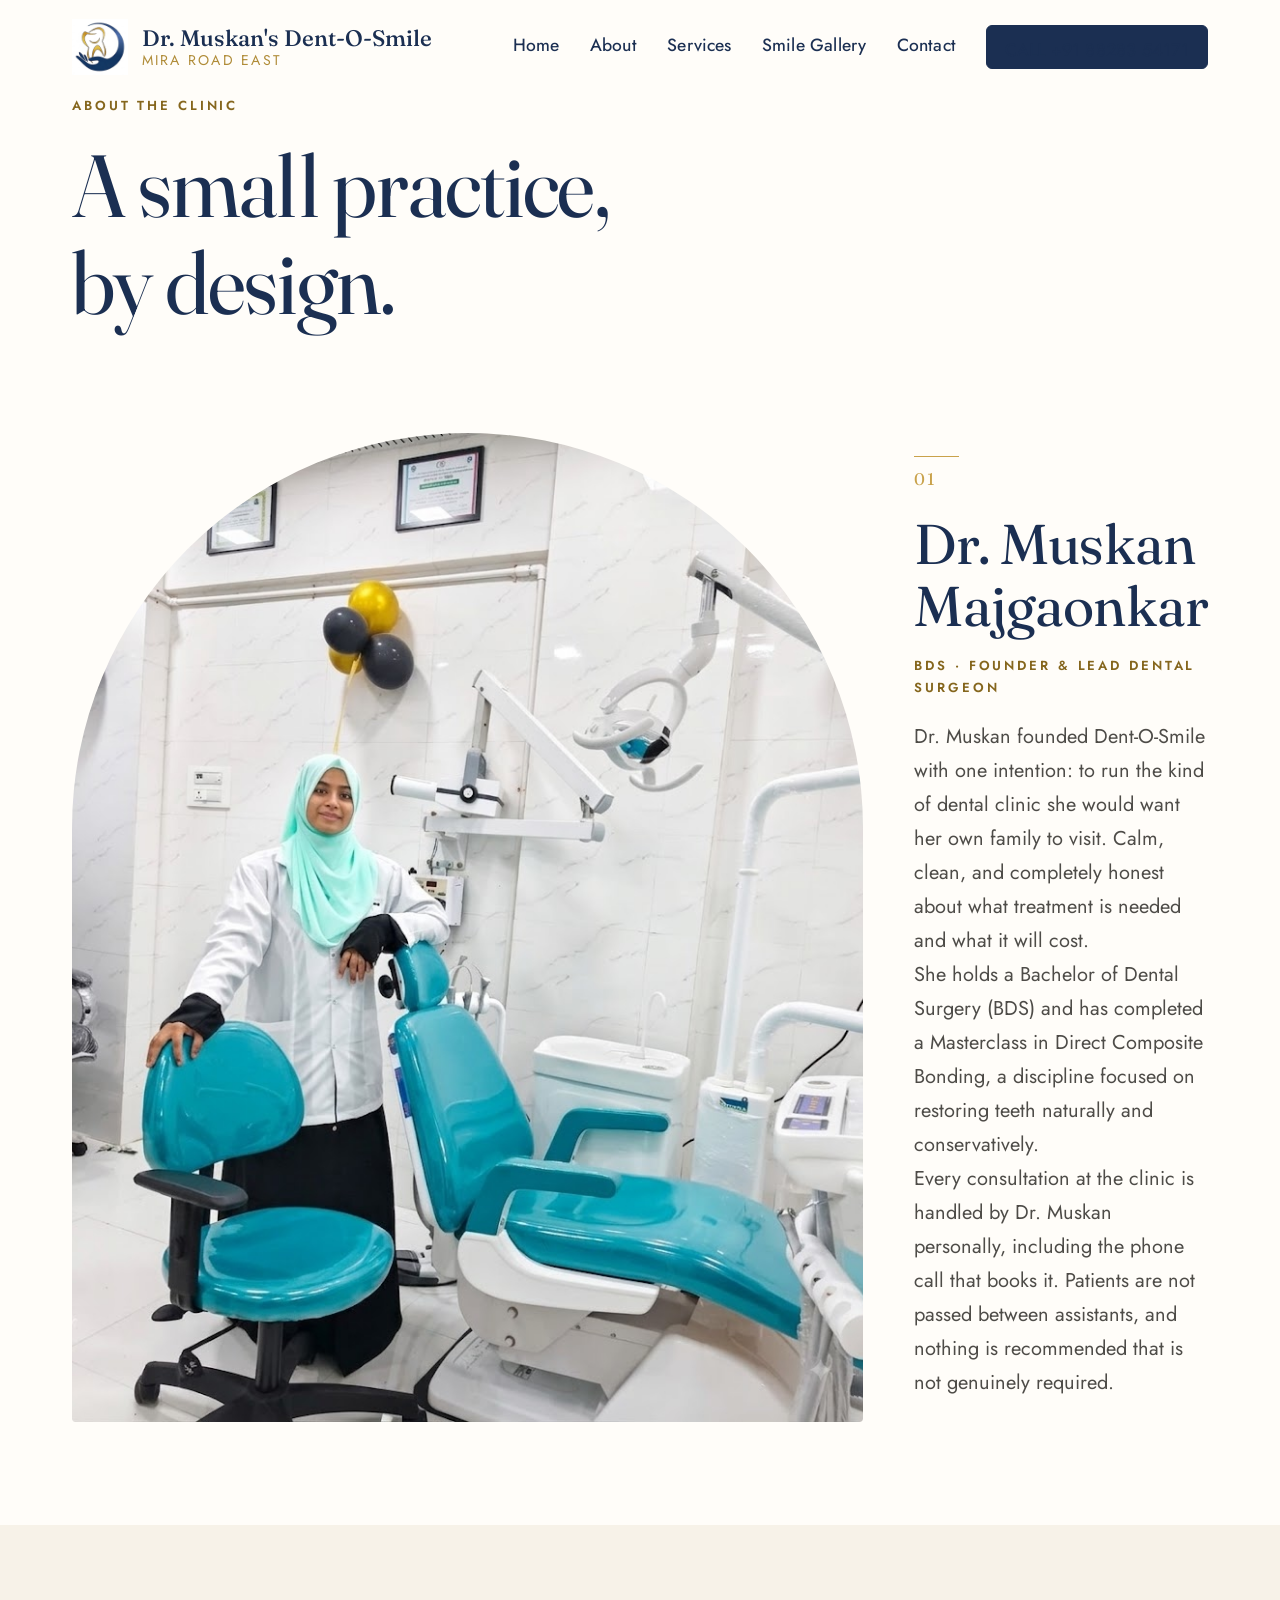
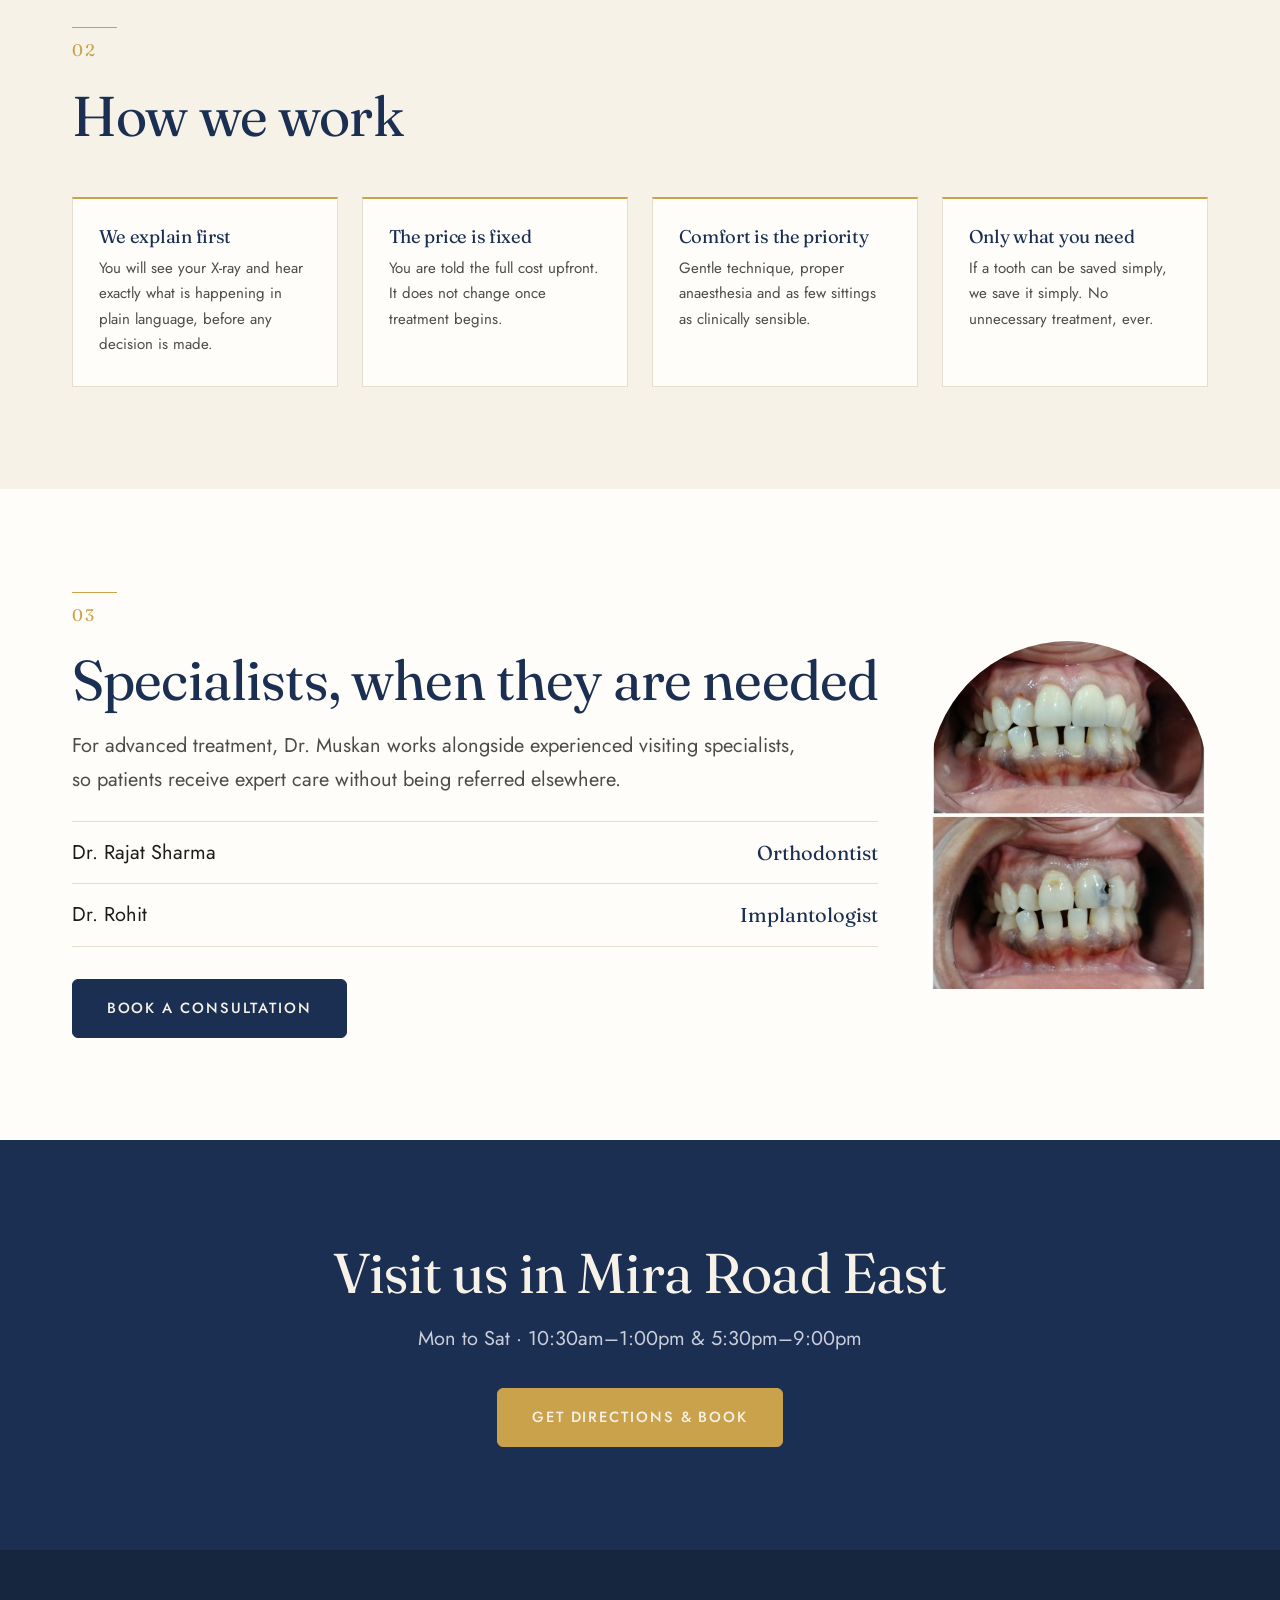
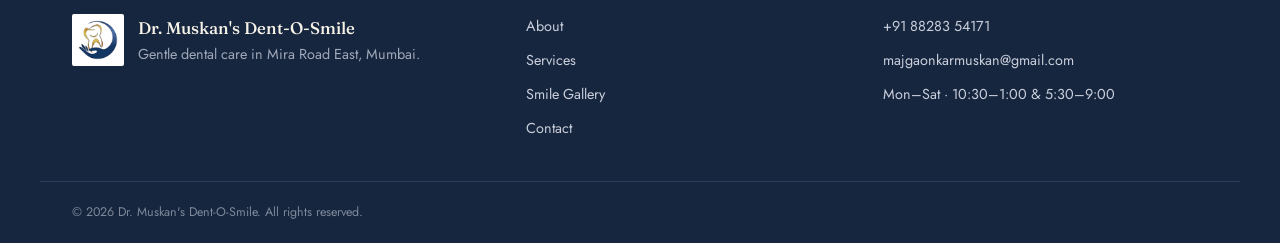
==== commit 21a97a72: "new changes" ====
--- a/about/index.html
+++ b/about/index.html
@@ -19,7 +19,7 @@
 <meta name="twitter:image" content="https://drmuskansdentosmile.com/assets/img/clinic-signage.jpg"/>
 <link rel="preconnect" href="https://fonts.googleapis.com"><link rel="preconnect" href="https://fonts.gstatic.com" crossorigin>
 <link href="https://fonts.googleapis.com/css2?family=Fraunces:opsz,wght@9..144,300;9..144,400;9..144,500;9..144,600&family=Jost:wght@300;400;500;600&display=swap" rel="stylesheet">
-<link rel="stylesheet" href="/assets/css/site.css?v=2"/>
+<link rel="stylesheet" href="/assets/css/site.css?v=23"/>
 </head>
 <body>
 <a class="skip" href="#main">Skip to content</a>
@@ -30,7 +30,7 @@
     <nav class="links" id="links">
       <a href="/">Home</a><a href="/about/">About</a><a href="/services/">Services</a>
       <a href="/smile-gallery/">Smile Gallery</a><a href="/contact/">Contact</a>
-      <a class="btn btn-sm" href="tel:+918828354171">Call 88283 54171</a>
+      <a class="btn btn-sm" href="tel:+918828354171">Call +91 88283 54171</a>
     </nav>
     <button class="burger" id="burger" aria-label="Menu" aria-expanded="false"><span></span><span></span><span></span></button>
   </div>
@@ -52,7 +52,7 @@
     <div>
       <div class="num">01</div>
       <h2 class="h2">Dr. Muskan Majgaonkar</h2>
-      <p class="eyebrow" style="margin:.25rem 0 1.25rem">BDS · Founder &amp; Lead Dentist</p>
+      <p class="eyebrow" style="margin:.25rem 0 1.25rem">BDS · Founder &amp; Lead Dental Surgeon</p>
       <p>Dr. Muskan founded Dent-O-Smile with one intention: to run the kind of dental clinic she would want her own family to visit. Calm, clean, and completely honest about what treatment is needed and what it will cost.</p>
       <p>She holds a Bachelor of Dental Surgery (BDS) and has completed a Masterclass in Direct Composite Bonding, a discipline focused on restoring teeth naturally and conservatively.</p>
       <p>Every consultation at the clinic is handled by Dr. Muskan personally, including the phone call that books it. Patients are not passed between assistants, and nothing is recommended that is not genuinely required.</p>
@@ -119,6 +119,6 @@
   </a>
 </div>
 
-<script src="/assets/js/site.js?v=6"></script>
+<script src="/assets/js/site.js?v=25"></script>
 </body>
 </html>
--- a/assets/css/site.css
+++ b/assets/css/site.css
@@ -41,7 +41,7 @@
 /* ── buttons ─────────────────────────────────────── */
 .btn{display:inline-block;background:var(--navy);color:var(--cream);padding:1rem 2.1rem;
   border:1px solid var(--navy);font-size:.92rem;letter-spacing:.13em;text-transform:uppercase;
-  font-weight:500;text-decoration:none;cursor:pointer;font-family:var(--sans);
+  font-weight:500;text-decoration:none;cursor:pointer;font-family:var(--sans);border-radius:6px;
   transition:background var(--dur-fast) var(--ease-out-expo),
              border-color var(--dur-fast) var(--ease-out-expo),
              color var(--dur-fast),
@@ -67,17 +67,17 @@
   border-bottom:1px solid transparent;
   transition:border-color var(--dur-med),background var(--dur-med),box-shadow var(--dur-med)}
 .nav.scrolled{border-bottom-color:var(--line);box-shadow:0 4px 24px -8px rgba(27,47,82,.12)}
-.nav-in{display:flex;align-items:center;justify-content:space-between;gap:1.5rem;min-height:80px;padding-block:.4rem}
-.brand{display:flex;align-items:center;gap:.75rem;text-decoration:none;flex-shrink:0;
+.nav-in{display:flex;align-items:center;justify-content:space-between;gap:1.75rem;min-height:94px;padding-block:.65rem}
+.brand{display:flex;align-items:center;gap:.85rem;text-decoration:none;flex-shrink:0;
   transition:opacity var(--dur-fast)}
 .brand:hover{opacity:.85}
-.brand img{width:46px;height:46px;object-fit:contain}
+.brand img{width:56px !important;height:56px !important;object-fit:contain}
 .brand span{display:flex;flex-direction:column;line-height:1.15;white-space:nowrap}
-.brand b{font-family:var(--serif);font-size:1.25rem;font-weight:500;color:var(--navy)}
-.brand i{font-style:normal;font-size:.8rem;letter-spacing:.16em;text-transform:uppercase;color:var(--gold-2)}
-
-.links{display:flex;align-items:center;gap:1.6rem}
-.links a:not(.btn-whatsapp-circle){text-decoration:none;font-size:1.02rem;font-weight:450;color:var(--navy);letter-spacing:.01em;
+.brand b{font-family:var(--serif);font-size:1.4rem;font-weight:500;color:var(--navy)}
+.brand i{font-style:normal;font-size:.88rem;letter-spacing:.16em;text-transform:uppercase;color:var(--gold-2)}
+
+.links{display:flex;align-items:center;gap:1.9rem}
+.links a:not(.btn-whatsapp-circle){text-decoration:none;font-size:1.1rem;font-weight:450;color:var(--navy);letter-spacing:.01em;
   position:relative;padding-bottom:2px;white-space:nowrap;
   transition:color var(--dur-fast)}
 .links a:not(.btn-whatsapp-circle)::after{content:'';position:absolute;bottom:0;left:0;width:0;height:1.5px;
@@ -87,15 +87,15 @@
 .links a:not(.btn-whatsapp-circle).active{color:var(--gold-2)}
 .links a:not(.btn-whatsapp-circle).active::after{width:100%}
 
-.nav-cta-group{display:flex;align-items:center;gap:.85rem;margin-left:.85rem;padding-left:1.25rem;border-left:1px solid rgba(27,47,82,.15)}
-.btn-whatsapp-circle{display:inline-flex;align-items:center;justify-content:center;width:40px;height:40px;border-radius:50%;background:#25D366;color:#fff;border:none;transition:all var(--dur-fast) var(--ease-out-expo);box-shadow:0 4px 12px rgba(37,211,102,.3);text-decoration:none;flex-shrink:0}
+.nav-cta-group{display:flex;align-items:center;gap:1rem;margin-left:1rem;padding-left:1.35rem;border-left:1px solid rgba(27,47,82,.15)}
+.btn-whatsapp-circle{display:inline-flex;align-items:center;justify-content:center;width:44px;height:44px;border-radius:50%;background:#25D366;color:#fff;border:none;transition:all var(--dur-fast) var(--ease-out-expo);box-shadow:0 4px 12px rgba(37,211,102,.3);text-decoration:none;flex-shrink:0}
 .btn-whatsapp-circle::after{display:none !important}
 .btn-whatsapp-circle:hover{background:#1EBE57;transform:scale(1.06);box-shadow:0 6px 16px rgba(37,211,102,.4);color:#fff}
-.btn-nav-book{display:inline-flex;align-items:center;gap:.45rem;padding:.62rem 1.15rem;font-size:.78rem;letter-spacing:.08em;font-weight:500;border-radius:6px;white-space:nowrap;flex-shrink:0;background:var(--navy);color:var(--cream);border:1px solid var(--navy);cursor:pointer;transition:all var(--dur-fast) var(--ease-out-expo)}
+.btn-nav-book{display:inline-flex;align-items:center;gap:.5rem;padding:.75rem 1.35rem;font-size:.84rem;letter-spacing:.08em;font-weight:500;border-radius:6px;white-space:nowrap;flex-shrink:0;background:var(--navy);color:var(--cream);border:1px solid var(--navy);cursor:pointer;transition:all var(--dur-fast) var(--ease-out-expo)}
 .btn-nav-book:hover{background:var(--gold);border-color:var(--gold);color:#fff;transform:translateY(-1px);box-shadow:0 6px 18px rgba(201,162,75,.35)}
 
-.burger{display:none;background:none;border:0;flex-direction:column;gap:5px;cursor:pointer;padding:.5rem}
-.burger span{width:24px;height:1.5px;background:var(--navy);
+.burger{display:none;background:none;border:0;flex-direction:column;gap:6px;cursor:pointer;padding:.5rem}
+.burger span{width:26px;height:2px;background:var(--navy);
   transition:transform .3s var(--ease-out-expo),opacity .2s}
 
 /* ── hero ─────────────────────────────────────────── */
@@ -108,8 +108,8 @@
 .hero-facts li{display:flex;flex-direction:column}
 .hero-facts b{font-family:var(--serif);font-size:1.5rem;color:var(--navy);font-weight:400}
 .hero-facts span{font-size:.75rem;letter-spacing:.1em;text-transform:uppercase;color:var(--muted)}
-.hero-img{position:relative}
-.hero-img img{width:100%;aspect-ratio:3/4;object-fit:cover;
+.hero-img{position:relative;max-width:540px;margin-left:auto;width:100%}
+.hero-img img{width:100%;aspect-ratio:3/4;object-fit:cover;object-position:center 15%;
   border-radius:50vw 50vw 6px 6px;
   box-shadow:0 30px 70px -35px rgba(27,47,82,.5);
   transition:transform .6s var(--ease-out-expo)}
@@ -117,7 +117,7 @@
 .hero-img figcaption{position:absolute;right:0.5rem;left:auto;bottom:2rem;background:var(--cream);
   border-right:3px solid var(--gold);padding:.8rem 1.2rem;font-family:var(--serif);color:var(--navy);
   font-size:.95rem;box-shadow:0 12px 30px -18px rgba(0,0,0,.3);border-radius:6px 0 0 6px;}
-.dr-figure{position:relative}
+.dr-figure{position:relative;max-width:540px;margin:0 auto;width:100%}
 .dr-img-badge{position:absolute;right:0.5rem;left:auto;bottom:1.5rem;background:var(--cream);
   border-right:3px solid var(--gold);padding:.75rem 1.1rem;box-shadow:0 12px 30px -15px rgba(0,0,0,.25);border-radius:6px 0 0 6px;}
 .hero-img figcaption em{display:block;font-style:normal;font-family:var(--sans);font-size:.68rem;
@@ -159,35 +159,41 @@
     margin-top: 0.6rem;
   }
 
-  .svc {
+  .svc,
+  .spec-grid {
     display: flex !important;
     overflow-x: auto !important;
     scroll-snap-type: x mandatory;
     -webkit-overflow-scrolling: touch;
-    gap: 1.1rem !important;
+    gap: 1.25rem !important;
     padding-bottom: 1.25rem;
-    padding-left: 0.25rem;
-    padding-right: 0.25rem;
+    padding-left: 0;
+    padding-right: 0;
     scrollbar-width: thin;
     scrollbar-color: var(--gold) rgba(201, 162, 75, 0.15);
   }
 
-  .svc::-webkit-scrollbar {
+  .svc::-webkit-scrollbar,
+  .spec-grid::-webkit-scrollbar {
     height: 5px;
   }
-  .svc::-webkit-scrollbar-track {
+  .svc::-webkit-scrollbar-track,
+  .spec-grid::-webkit-scrollbar-track {
     background: rgba(201, 162, 75, 0.12);
     border-radius: 10px;
   }
-  .svc::-webkit-scrollbar-thumb {
+  .svc::-webkit-scrollbar-thumb,
+  .spec-grid::-webkit-scrollbar-thumb {
     background: var(--gold);
     border-radius: 10px;
   }
 
-  .svc-card {
-    flex: 0 0 270px !important;
-    width: 270px !important;
-    scroll-snap-align: start;
+  .svc-card,
+  .spec-card {
+    flex: 0 0 100% !important;
+    width: 100% !important;
+    min-width: 100% !important;
+    scroll-snap-align: center;
     scroll-snap-stop: always;
   }
 }
@@ -382,15 +388,15 @@
 
 /* ── Gallery / Clinical Cases (Proper Alignment & Ultra-Luxury Styling) ── */
 .gallery-filter-bar {
-  display: flex;
-  gap: 0.6rem;
-  margin-bottom: 2rem;
-  flex-wrap: wrap;
+  display: none;
 }
 @media (max-width: 768px) {
   .gallery-filter-bar {
+    display: flex;
     flex-wrap: nowrap;
     overflow-x: auto;
+    gap: 0.6rem;
+    margin-bottom: 1.5rem;
     padding-bottom: 0.5rem;
     -webkit-overflow-scrolling: touch;
     scrollbar-width: none;
@@ -423,10 +429,10 @@
     overflow-x: auto !important;
     scroll-snap-type: x mandatory;
     -webkit-overflow-scrolling: touch;
-    gap: 1.1rem !important;
+    gap: 1.25rem !important;
     padding-bottom: 1.25rem;
-    padding-left: 0.25rem;
-    padding-right: 0.25rem;
+    padding-left: 0;
+    padding-right: 0;
     scrollbar-width: thin;
     scrollbar-color: var(--gold) rgba(201, 162, 75, 0.15);
   }
@@ -444,9 +450,10 @@
   }
 
   .case-item {
-    flex: 0 0 280px !important;
-    width: 280px !important;
-    scroll-snap-align: start;
+    flex: 0 0 100% !important;
+    width: 100% !important;
+    min-width: 100% !important;
+    scroll-snap-align: center;
     scroll-snap-stop: always;
   }
 }
@@ -474,9 +481,12 @@
 .case-img-box {
   position: relative;
   width: 100%;
-  aspect-ratio: 4 / 3;
+  aspect-ratio: 1 / 1;
   overflow: hidden;
-  background: #0f192a;
+  background: #0b1524;
+  display: flex;
+  align-items: center;
+  justify-content: center;
 }
 
 .case-img-blank {
@@ -494,7 +504,9 @@
 .case-img-box img {
   width: 100%;
   height: 100%;
-  object-fit: cover;
+  max-width: 100%;
+  max-height: 100%;
+  object-fit: contain;
   display: block;
   transition: transform 0.6s cubic-bezier(0.16, 1, 0.3, 1);
 }
@@ -1121,9 +1133,12 @@
 .spec-card {
   background: var(--paper);
   border: 1px solid var(--line);
-  border-radius: 12px;
-  padding: 2rem 1.75rem;
+  border-radius: 16px;
+  overflow: hidden;
+  padding: 0;
   position: relative;
+  display: flex;
+  flex-direction: column;
   box-shadow: 0 6px 20px -8px rgba(27,47,82,.07);
   transition: transform var(--dur-med) var(--ease-out-expo), box-shadow var(--dur-med), border-color .3s;
 }
@@ -1132,37 +1147,64 @@
   box-shadow: 0 20px 40px -16px rgba(27,47,82,.15);
   border-color: var(--gold);
 }
-.spec-top {
-  display: flex;
-  justify-content: space-between;
-  align-items: center;
-  margin-bottom: 1.2rem;
+.spec-img-wrap {
+  position: relative;
+  width: 100%;
+  aspect-ratio: 1 / 1.05;
+  overflow: hidden;
+  background: #f1f4f8;
+  display: flex;
+  align-items: center;
+  justify-content: center;
+}
+.spec-cover-img {
+  width: 100%;
+  height: 100%;
+  object-fit: cover;
+  object-position: center 15%;
+  display: block;
+  transition: transform 0.5s ease;
+}
+.spec-card:hover .spec-cover-img {
+  transform: scale(1.04);
+}
+.spec-img-placeholder {
+  background: linear-gradient(135deg, #1b2f52 0%, #2b4570 100%);
+  color: var(--gold-2);
+}
+.spec-ph-icon {
+  display: flex;
+  align-items: center;
+  justify-content: center;
+  width: 80px;
+  height: 80px;
+  border-radius: 50%;
+  background: rgba(201,162,75,.15);
+  border: 2px solid rgba(201,162,75,.35);
+  color: var(--gold);
 }
 .spec-badge {
+  position: absolute;
+  top: 1rem;
+  right: 1rem;
+  z-index: 2;
   font-size: .72rem;
   letter-spacing: .12em;
   text-transform: uppercase;
-  font-weight: 600;
+  font-weight: 700;
   color: var(--gold-2);
-  background: rgba(201,162,75,.12);
-  padding: .35rem .75rem;
+  background: rgba(255, 255, 255, 0.94);
+  border: 1px solid rgba(201,162,75,.35);
+  padding: .35rem .8rem;
   border-radius: 20px;
-}
-.spec-avatar-badge {
-  width: 44px;
-  height: 44px;
-  border-radius: 50%;
-  background: linear-gradient(135deg, #1b2f52, #3c5075);
-  color: var(--cream);
-  font-family: var(--serif);
-  font-weight: 600;
-  font-size: 1rem;
-  display: flex;
-  align-items: center;
-  justify-content: center;
-}
-.spec-avatar-alt {
-  background: linear-gradient(135deg, #2b6cb0, #4299e1);
+  box-shadow: 0 4px 12px rgba(0,0,0,0.1);
+  backdrop-filter: blur(8px);
+}
+.spec-body-content {
+  padding: 1.75rem;
+  display: flex;
+  flex-direction: column;
+  flex: 1;
 }
 .spec-name {
   font-size: 1.35rem;
@@ -1533,7 +1575,7 @@
 
 /* ── responsive ────────────────────────────────────── */
 @media(max-width:900px){
-  .links{position:fixed;inset:74px 0 auto 0;background:var(--paper);
+  .links{position:fixed;inset:88px 0 auto 0;background:var(--paper);
     flex-direction:column;align-items:flex-start;gap:0;
     padding:1rem var(--pad) 1.5rem;border-bottom:1px solid var(--line);
     transform:translateY(-120%) scaleY(.96);transform-origin:top center;
@@ -1782,11 +1824,16 @@
 
 /* ── Gallery Filter Bar ─────────────────────────────── */
 .gallery-filter-bar {
-  display: flex;
-  flex-wrap: wrap;
-  justify-content: center;
-  gap: 0.6rem;
-  margin-bottom: 2rem;
+  display: none;
+}
+@media (max-width: 768px) {
+  .gallery-filter-bar {
+    display: flex;
+    flex-wrap: nowrap;
+    justify-content: flex-start;
+    gap: 0.6rem;
+    margin-bottom: 1.5rem;
+  }
 }
 .gallery-filter-btn {
   background: var(--paper);
@@ -3440,7 +3487,7 @@
 .pillars-nav {
   display: flex;
   flex-direction: column;
-  gap: 0.75rem;
+  gap: 1.15rem;
   height: 100%;
   justify-content: space-between;
 }
@@ -3448,7 +3495,7 @@
   background: var(--paper);
   border: 1px solid var(--line);
   border-radius: 12px;
-  padding: 1.2rem 1.4rem;
+  padding: 1.45rem 1.65rem;
   text-align: left;
   cursor: pointer;
   font-family: var(--sans);
@@ -3457,6 +3504,7 @@
   align-items: center;
   justify-content: space-between;
   width: 100%;
+  flex: 1;
 }
 .pillar-tab:hover, .pillar-tab.active {
   border-color: var(--gold);
@@ -3467,8 +3515,9 @@
   box-shadow: 0 8px 20px -8px rgba(201, 162, 75, 0.2);
 }
 .pillar-tab-title {
-  font-family: var(--serif);
-  font-size: 1.05rem;
+  font-family: var(--sans);
+  font-size: 1.18rem;
+  font-weight: 700;
   color: var(--navy);
 }
 
@@ -4142,6 +4191,69 @@
   transform: translateY(-1px);
 }
 
+.slot-pill:disabled,
+.slot-pill.is-passed,
+.slot-pill.disabled {
+  opacity: 0.35;
+  cursor: not-allowed !important;
+  background: #f1f5f9 !important;
+  border-color: #e2e8f0 !important;
+  color: #94a3b8 !important;
+  text-decoration: line-through;
+  pointer-events: none !important;
+  box-shadow: none !important;
+  transform: none !important;
+}
+
+/* Slot Time Hint Banner */
+.slot-time-hint {
+  font-size: 0.78rem;
+  line-height: 1.45;
+  padding: 0.5rem 0.8rem;
+  border-radius: 8px;
+  background: #f8fafc;
+  border: 1px solid #e2e8f0;
+  margin-bottom: 0.65rem;
+  animation: fadeInHint 0.25s ease;
+}
+
+@keyframes fadeInHint {
+  from { opacity: 0; transform: translateY(-4px); }
+  to { opacity: 1; transform: translateY(0); }
+}
+
+.slot-time-hint .hint-success {
+  color: #065f46;
+  font-weight: 500;
+  display: block;
+}
+.slot-time-hint .hint-success strong {
+  color: #047857;
+}
+
+.slot-time-hint .hint-info {
+  color: #475569;
+  display: block;
+}
+
+.slot-time-hint .hint-alert {
+  color: #b45309;
+  font-weight: 500;
+  display: block;
+}
+
+.slot-time-hint .hint-warning {
+  color: #b91c1c;
+  font-weight: 500;
+  display: block;
+}
+
+.slot-time-hint a {
+  color: inherit;
+  font-weight: 700;
+  text-decoration: underline;
+}
+
 /* Reserve via WhatsApp Button */
 .btn-reserve-wa {
   width: 100%;
@@ -4721,33 +4833,37 @@
    while strictly preserving mobile & tablet portrait responsiveness.
    ═══════════════════════════════════════════════════════════════ */
 
-/* Tiered max-width content wrapper scaling */
+/* ═══════════════════════════════════════════════════════════════
+   ── LAPTOP & DESKTOP BALANCED VIEWPORT SYSTEM ───────────────
+   Ensures harmonious, compact fit on laptop screens (100% zoom)
+   ═══════════════════════════════════════════════════════════════ */
+
 @media (min-width: 1024px) {
   :root {
-    --wrap: 1340px;
-    --pad: 2.5rem;
+    --wrap: 1200px;
+    --pad: 2rem;
   }
   
-  /* Section Headers & Copy Expansion */
+  /* Section Headers & Copy */
   .sec-head {
-    max-width: 72ch;
+    max-width: 62ch;
   }
   .sec-head.text-center {
     margin-left: auto;
     margin-right: auto;
   }
 
-  /* Hero Section Widescreen Balance */
+  /* Hero Section Laptop Balance */
   .hero-in {
     grid-template-columns: 1.15fr 0.85fr;
-    gap: clamp(3.5rem, 5vw, 6rem);
+    gap: clamp(2rem, 3.5vw, 3.5rem);
     align-items: center;
   }
   .hero-copy .lede {
-    max-width: 52ch;
+    max-width: 46ch;
   }
   .hero-img {
-    max-width: 540px;
+    max-width: 380px;
     margin-left: auto;
     width: 100%;
   }
@@ -4755,62 +4871,62 @@
   /* Treatments Service Grid (4 Columns) */
   .svc {
     grid-template-columns: repeat(4, 1fr);
-    gap: 1.75rem;
+    gap: 1.35rem;
   }
 
   /* Meet Dr. Muskan Section */
   .dr-layout {
-    grid-template-columns: 46fr 54fr;
-    gap: clamp(3.5rem, 5vw, 6rem);
+    grid-template-columns: 44fr 56fr;
+    gap: clamp(2.5rem, 4vw, 4rem);
     align-items: center;
   }
   .dr-figure {
-    max-width: 580px;
-    margin: 0;
+    max-width: 400px;
+    margin: 0 auto;
   }
   .dr-intro, .dr-bio {
-    max-width: 60ch;
+    max-width: 58ch;
   }
 
   /* 4 Pillars Section */
   .pillars-grid {
-    grid-template-columns: 0.9fr 1.1fr;
-    gap: 2.75rem;
+    grid-template-columns: 0.95fr 1.05fr;
+    gap: 2.25rem;
   }
 
   /* Specialists Section (3 Columns) */
   .spec-grid {
     grid-template-columns: repeat(3, 1fr);
-    gap: 1.75rem;
+    gap: 1.5rem;
   }
 
   /* Interactive Estimator */
   .est-card {
     grid-template-columns: 1.1fr 0.9fr;
-    gap: 2.75rem;
+    gap: 2.25rem;
   }
 
   /* Clinical Cases Gallery (3 Columns) */
   .cases-grid {
     grid-template-columns: repeat(3, 1fr);
-    gap: 2rem;
-  }
-
-  /* Clinic Interior Photo Carousel (2 Columns Flex) */
+    gap: 1.5rem;
+  }
+
+  /* Clinic Interior Photo Carousel */
   .clinic-carousel-track {
     display: flex;
-    gap: 1.5rem;
+    gap: 1.25rem;
   }
 
   /* Clinic Highlights Grid (4 Columns) */
   .clinic-highlights-grid {
     grid-template-columns: repeat(4, 1fr);
-    gap: 1.5rem;
+    gap: 1.25rem;
   }
 
   /* FAQ Container Expansion */
   .faq-wrap {
-    max-width: 1140px;
+    max-width: 1040px;
     margin-left: auto;
     margin-right: auto;
   }
@@ -4818,66 +4934,37 @@
   /* Map Section Expansion */
   .map-section-wrapper {
     max-width: 100%;
-    margin-top: 3.5rem !important;
+    margin-top: 2.5rem !important;
   }
   .mapbox-container {
-    height: 480px !important;
+    height: 420px !important;
   }
 
   /* Contact Grid */
   .visit .grid-2 {
-    grid-template-columns: 1.05fr 0.95fr;
-    gap: 3.5rem;
+    grid-template-columns: 1fr 1fr;
+    gap: 2.5rem;
     align-items: flex-start;
-  }
-}
-
-@media (min-width: 1280px) {
-  :root {
-    --wrap: 1460px;
-    --pad: 3rem;
-  }
-  .hero-img {
-    max-width: 560px;
-  }
-  .dr-figure {
-    max-width: 620px;
-  }
-  .svc {
-    gap: 2rem;
-  }
-  .faq-wrap {
-    max-width: 1220px;
   }
 }
 
 @media (min-width: 1440px) {
   :root {
-    --wrap: 1560px;
-    --pad: 3.5rem;
+    --wrap: 1260px;
+    --pad: 2.25rem;
   }
   .hero-img {
-    max-width: 600px;
+    max-width: 420px;
   }
   .dr-figure {
-    max-width: 660px;
-  }
-  .faq-wrap {
-    max-width: 1280px;
-  }
-}
-
-@media (min-width: 1680px) {
-  :root {
-    --wrap: 1680px;
-    --pad: 4rem;
-  }
-}
-
-
-
-
-
-
-
-
+    max-width: 440px;
+  }
+}
+
+
+
+
+
+
+
+
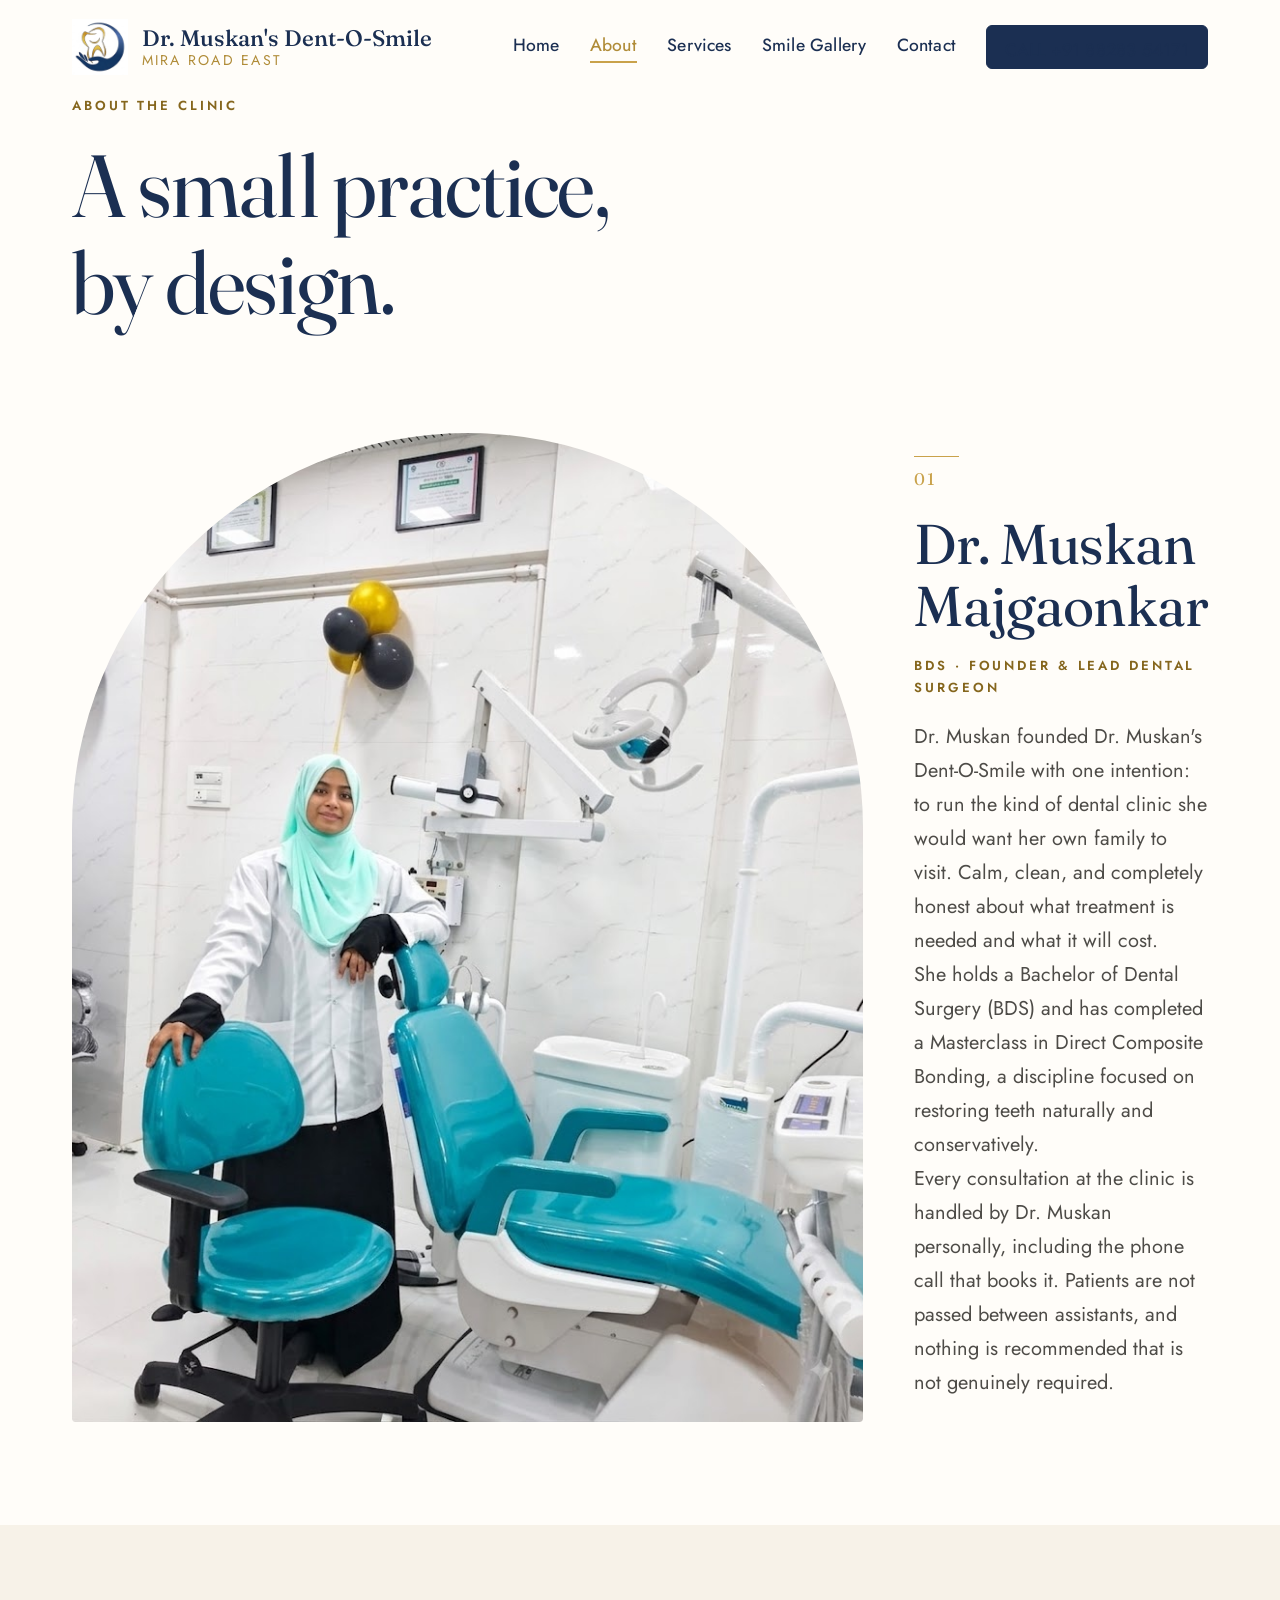
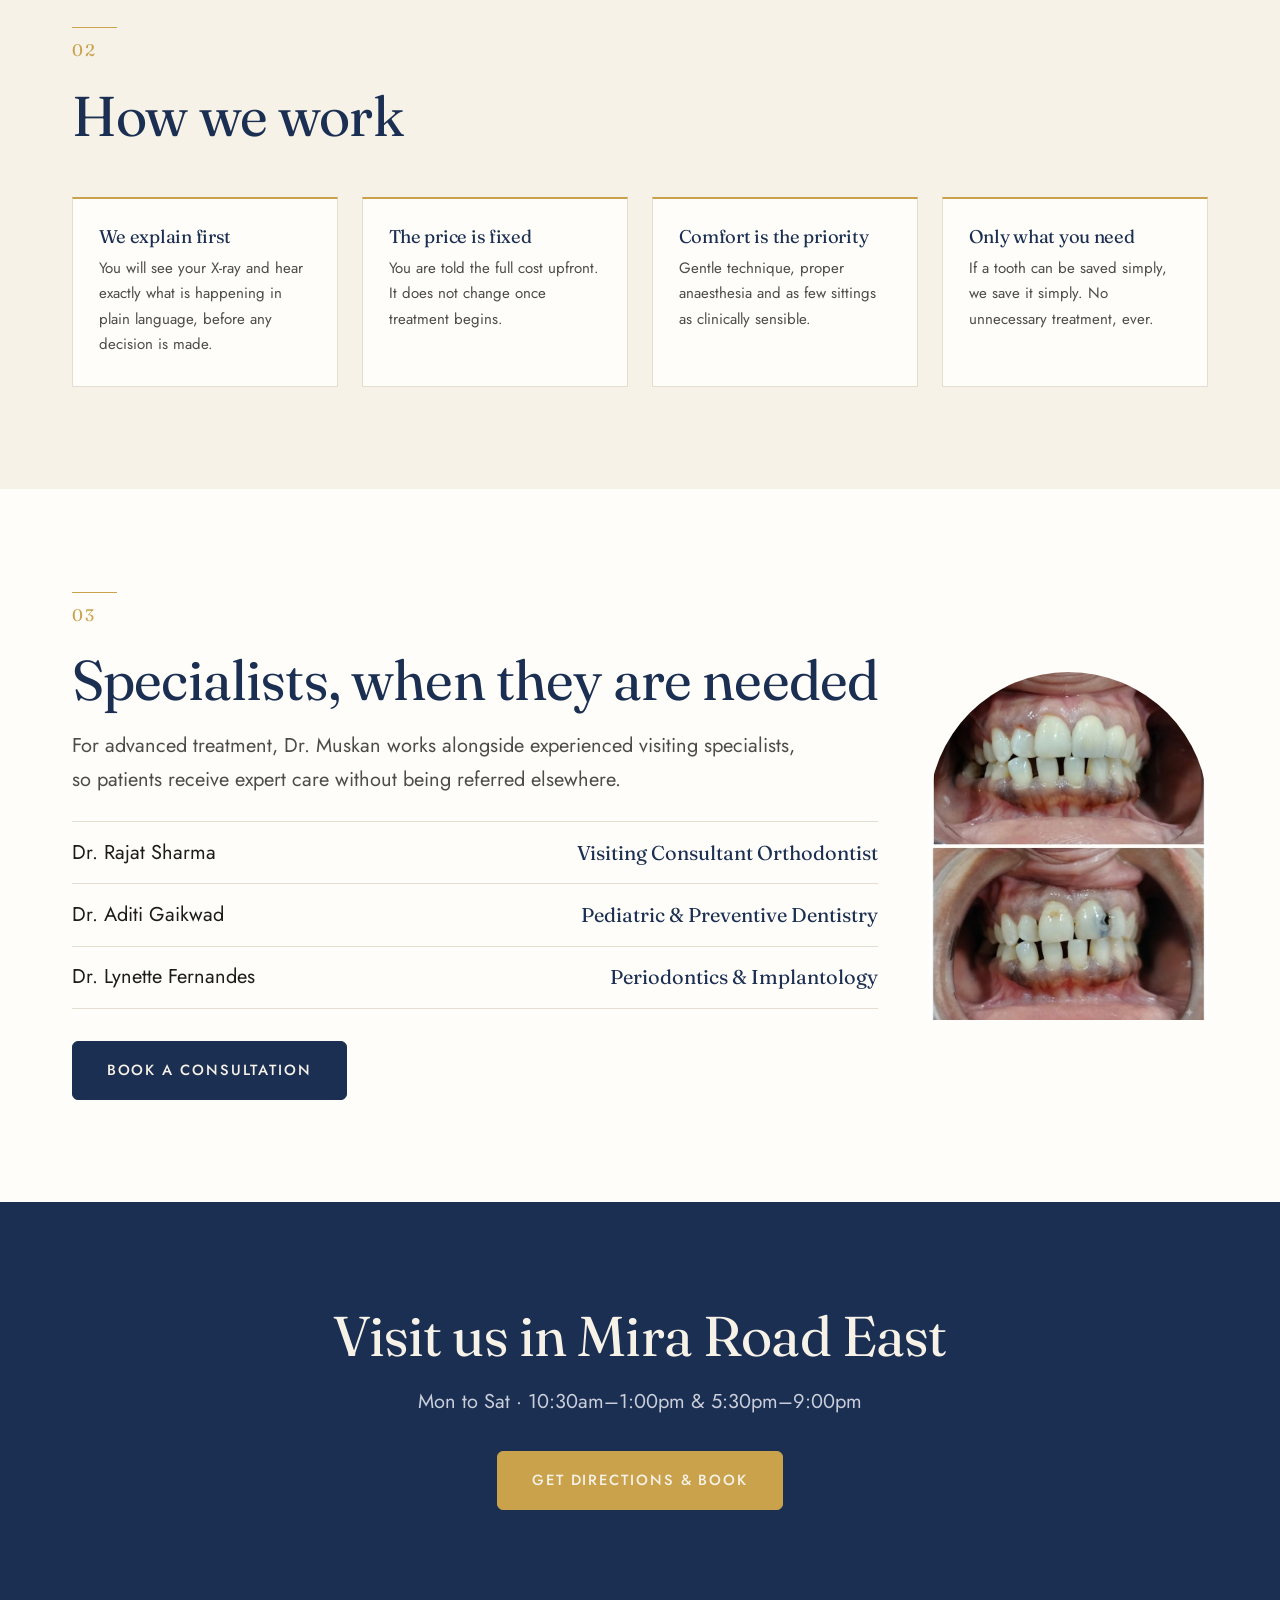
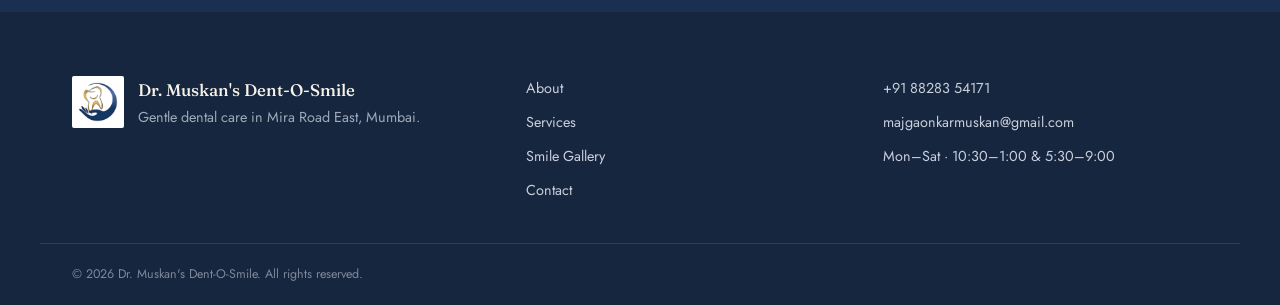
==== commit 900f99c3: "final ig" ====
--- a/about/index.html
+++ b/about/index.html
@@ -4,22 +4,76 @@
 <meta charset="UTF-8"/>
 <meta name="viewport" content="width=device-width,initial-scale=1.0"/>
 <title>About Dr. Muskan Majgaonkar | Dentist in Mira Road East</title>
-<meta name="description" content="Meet Dr. Muskan Majgaonkar (BDS), founder of Dent-O-Smile in Mira Road East. Gentle, honest dentistry with transparent pricing and unhurried consultations."/>
+<meta name="description" content="Meet Dr. Muskan Majgaonkar (BDS), founder of Dr. Muskan's Dent-O-Smile in Mira Road East. Gentle, honest dentistry with transparent pricing and unhurried consultations."/>
 <link rel="canonical" href="https://drmuskansdentosmile.com/about/"/>
-<link rel="icon" type="image/jpeg" href="/assets/img/logo-mark.jpg"/>
-<meta property="og:title" content="About Dr. Muskan Majgaonkar | Dentist in Mira Road East"/>
-<meta property="og:description" content="Meet Dr. Muskan Majgaonkar (BDS), founder of Dent-O-Smile in Mira Road East. Gentle, honest dentistry with transparent pricing."/>
-<meta property="og:type" content="website"/>
+<link rel="icon" type="image/x-icon" href="/favicon.ico"/>
+<link rel="icon" type="image/png" sizes="32x32" href="/assets/favicon/favicon-32x32.png"/>
+<link rel="icon" type="image/png" sizes="16x16" href="/assets/favicon/favicon-16x16.png"/>
+<link rel="apple-touch-icon" sizes="180x180" href="/assets/favicon/apple-touch-icon.png"/>
+<link rel="manifest" href="/assets/favicon/site.webmanifest"/>
+<meta name="theme-color" content="#1B2F52"/>
+<!-- Geo & Local SEO Tags -->
+<meta name="geo.region" content="IN-MH"/>
+<meta name="geo.placename" content="Mira Road East, Thane, Maharashtra"/>
+<meta name="geo.position" content="19.2812;72.8689"/>
+<meta name="ICBM" content="19.2812, 72.8689"/>
+
+<!-- Open Graph & Social Cards -->
+<meta property="og:locale" content="en_IN"/>
+<meta property="og:title" content="About Dr. Muskan Majgaonkar (BDS) | Founder, Dr. Muskan's Dent-O-Smile Mira Road"/>
+<meta property="og:description" content="Meet Dr. Muskan Majgaonkar (BDS), founder of Dr. Muskan's Dent-O-Smile in Mira Road East. Gentle, honest dentistry with transparent pricing and unhurried consultations."/>
+<meta property="og:type" content="profile"/>
 <meta property="og:url" content="https://drmuskansdentosmile.com/about/"/>
 <meta property="og:image" content="https://drmuskansdentosmile.com/assets/img/clinic-signage.jpg"/>
+<meta property="og:image:width" content="1200"/>
+<meta property="og:image:height" content="630"/>
 <meta property="og:site_name" content="Dr. Muskan's Dent-O-Smile"/>
 <meta name="twitter:card" content="summary_large_image"/>
 <meta name="twitter:title" content="About Dr. Muskan Majgaonkar | Dentist in Mira Road East"/>
-<meta name="twitter:description" content="Meet Dr. Muskan Majgaonkar (BDS), founder of Dent-O-Smile in Mira Road East."/>
+<meta name="twitter:description" content="Meet Dr. Muskan Majgaonkar (BDS), founder of Dr. Muskan's Dent-O-Smile in Mira Road East."/>
 <meta name="twitter:image" content="https://drmuskansdentosmile.com/assets/img/clinic-signage.jpg"/>
-<link rel="preconnect" href="https://fonts.googleapis.com"><link rel="preconnect" href="https://fonts.gstatic.com" crossorigin>
-<link href="https://fonts.googleapis.com/css2?family=Fraunces:opsz,wght@9..144,300;9..144,400;9..144,500;9..144,600&family=Jost:wght@300;400;500;600&display=swap" rel="stylesheet">
-<link rel="stylesheet" href="/assets/css/site.css?v=23"/>
+
+<link rel="preconnect" href="https://fonts.googleapis.com"/>
+<link rel="preconnect" href="https://fonts.gstatic.com" crossorigin/>
+<link href="https://fonts.googleapis.com/css2?family=Fraunces:opsz,wght@9..144,300;9..144,400;9..144,500;9..144,600;9..144,700;9..144,800&family=Jost:wght@300;400;500;600;700;800&display=swap" rel="stylesheet"/>
+<link rel="stylesheet" href="/assets/css/site.css?v=43"/>
+
+<!-- Structured Schema Data -->
+<script type="application/ld+json">
+{
+  "@context": "https://schema.org",
+  "@graph": [
+    {
+      "@type": "BreadcrumbList",
+      "itemListElement": [
+        {
+          "@type": "ListItem",
+          "position": 1,
+          "name": "Home",
+          "item": "https://drmuskansdentosmile.com/"
+        },
+        {
+          "@type": "ListItem",
+          "position": 2,
+          "name": "About Dr. Muskan",
+          "item": "https://drmuskansdentosmile.com/about/"
+        }
+      ]
+    },
+    {
+      "@type": "Person",
+      "name": "Dr. Muskan Majgaonkar",
+      "jobTitle": "Dental Surgeon & Founder",
+      "alumniOf": "BDS",
+      "worksFor": {
+        "@type": "Dentist",
+        "name": "Dr. Muskan's Dent-O-Smile",
+        "url": "https://drmuskansdentosmile.com/"
+      }
+    }
+  ]
+}
+</script>
 </head>
 <body>
 <a class="skip" href="#main">Skip to content</a>
@@ -28,7 +82,7 @@
     <a class="brand" href="/"><img src="/assets/img/logo-mark.jpg" alt="" width="44" height="44"/>
       <span><b>Dr. Muskan's Dent-O-Smile</b><i>Mira Road East</i></span></a>
     <nav class="links" id="links">
-      <a href="/">Home</a><a href="/about/">About</a><a href="/services/">Services</a>
+      <a href="/">Home</a><a class="active" href="/about/" aria-current="page">About</a><a href="/services/">Services</a>
       <a href="/smile-gallery/">Smile Gallery</a><a href="/contact/">Contact</a>
       <a class="btn btn-sm" href="tel:+918828354171">Call +91 88283 54171</a>
     </nav>
@@ -53,7 +107,7 @@
       <div class="num">01</div>
       <h2 class="h2">Dr. Muskan Majgaonkar</h2>
       <p class="eyebrow" style="margin:.25rem 0 1.25rem">BDS · Founder &amp; Lead Dental Surgeon</p>
-      <p>Dr. Muskan founded Dent-O-Smile with one intention: to run the kind of dental clinic she would want her own family to visit. Calm, clean, and completely honest about what treatment is needed and what it will cost.</p>
+      <p>Dr. Muskan founded Dr. Muskan's Dent-O-Smile with one intention: to run the kind of dental clinic she would want her own family to visit. Calm, clean, and completely honest about what treatment is needed and what it will cost.</p>
       <p>She holds a Bachelor of Dental Surgery (BDS) and has completed a Masterclass in Direct Composite Bonding, a discipline focused on restoring teeth naturally and conservatively.</p>
       <p>Every consultation at the clinic is handled by Dr. Muskan personally, including the phone call that books it. Patients are not passed between assistants, and nothing is recommended that is not genuinely required.</p>
     </div>
@@ -79,8 +133,9 @@
       <h2 class="h2">Specialists, when they are needed</h2>
       <p>For advanced treatment, Dr. Muskan works alongside experienced visiting specialists, so patients receive expert care without being referred elsewhere.</p>
       <dl class="price" style="margin-top:1.5rem">
-        <div><dt>Dr. Rajat Sharma</dt><dd>Orthodontist</dd></div>
-        <div><dt>Dr. Rohit</dt><dd>Implantologist</dd></div>
+        <div><dt>Dr. Rajat Sharma</dt><dd>Visiting Consultant Orthodontist</dd></div>
+        <div><dt>Dr. Aditi Gaikwad</dt><dd>Pediatric &amp; Preventive Dentistry</dd></div>
+        <div><dt>Dr. Lynette Fernandes</dt><dd>Periodontics &amp; Implantology</dd></div>
       </dl>
       <a class="btn" href="/contact/">Book a consultation</a>
     </div>
@@ -119,6 +174,6 @@
   </a>
 </div>
 
-<script src="/assets/js/site.js?v=25"></script>
+<script src="/assets/js/site.js?v=30"></script>
 </body>
 </html>
--- a/assets/css/site.css
+++ b/assets/css/site.css
@@ -11,11 +11,12 @@
   --ease-in-out-quart:cubic-bezier(.76,0,.24,1);
   --dur-fast:.22s; --dur-med:.42s; --dur-slow:.72s;
 }
-*{margin:0;padding:0;box-sizing:border-box}
-html{scroll-behavior:smooth;-webkit-text-size-adjust:100%;width:100%;max-width:100vw;overflow-x:hidden}
+*{margin:0;padding:0;box-sizing:border-box;-webkit-font-smoothing:antialiased;-moz-osx-font-smoothing:grayscale}
+html{scroll-behavior:smooth;-webkit-text-size-adjust:100%;text-rendering:optimizeLegibility;width:100%;max-width:100vw;overflow-x:clip}
 body{font-family:var(--sans);color:var(--ink);background:var(--paper);
   font-size:clamp(1.0625rem,0.98rem + 0.4vw,1.25rem);line-height:1.7;font-weight:400;
-  -webkit-font-smoothing:antialiased;width:100%;max-width:100vw;overflow-x:hidden;position:relative}
+  -webkit-font-smoothing:antialiased;-moz-osx-font-smoothing:grayscale;text-rendering:optimizeLegibility;
+  width:100%;max-width:100vw;overflow-x:clip;position:relative}
 img{max-width:100%;height:auto;display:block}
 a{color:inherit}
 .wrap{max-width:var(--wrap);margin:0 auto;padding-inline:var(--pad);width:100%;box-sizing:border-box}
@@ -50,6 +51,15 @@
 .btn:hover{background:var(--gold);border-color:var(--gold);color:#fff;
   transform:translateY(-2px);box-shadow:0 8px 24px -8px rgba(201,162,75,.45)}
 .btn:active{transform:translateY(0)}
+.btn:focus-visible,
+button:focus-visible,
+a:focus-visible,
+input:focus-visible,
+select:focus-visible,
+textarea:focus-visible {
+  outline: 2px solid var(--gold-2);
+  outline-offset: 3px;
+}
 .btn-ghost{background:transparent;color:var(--navy)}
 .btn-ghost:hover{background:var(--navy);color:var(--cream);border-color:var(--navy)}
 .btn-whatsapp{display:inline-flex;align-items:center;gap:.45rem;background:#25D366;border-color:#25D366;color:#fff}
@@ -60,7 +70,7 @@
 .btn-block{width:100%;border:0}
 
 /* ── nav ─────────────────────────────────────────── */
-.nav{position:sticky;top:0;z-index:50;
+.nav{position:sticky;top:0;z-index:1000;
   background:rgba(255,253,249,.95);
   backdrop-filter:saturate(1.4) blur(14px);
   -webkit-backdrop-filter:saturate(1.4) blur(14px);
@@ -198,16 +208,43 @@
   }
 }
 .svc-card{background:var(--paper);border:1px solid var(--line);border-radius:12px;overflow:hidden;
+  display:flex;flex-direction:column;height:100%;
   transition:transform var(--dur-med) var(--ease-out-expo),
              box-shadow var(--dur-med) var(--ease-out-expo),
              border-color var(--dur-fast)}
 .svc-card:hover{transform:translateY(-4px);box-shadow:0 16px 36px -12px rgba(27,47,82,.14);border-color:var(--gold)}
-.svc-img-wrap{overflow:hidden}
-.svc-img-wrap img{aspect-ratio:1/1;object-fit:cover;width:100%;
-  transition:transform .55s var(--ease-out-expo)}
-.svc-card:hover .svc-img-wrap img{transform:scale(1.06)}
-.svc-body{padding:1.35rem 1.4rem 1.6rem}
-.svc-body p{font-size:.93rem;margin:.5rem 0 .9rem}
+.svc-img-wrap{
+  overflow:hidden;
+  position:relative;
+  width:100%;
+  aspect-ratio:1/1;
+  background:#ffffff;
+  display:flex;
+  align-items:center;
+  justify-content:center;
+  border-bottom:1px solid #f0eae1;
+}
+.svc-img-wrap img{
+  width:100%;
+  height:100%;
+  object-fit:cover;
+  display:block;
+  transition:transform .55s var(--ease-out-expo);
+}
+.svc-img-wrap img[src*="service-fillings"],
+.svc-img-wrap img[src*="service-scaling"],
+.svc-img-wrap img[src*="service-smile-designing"],
+.svc-img-wrap img[src*="service-teeth-whitening"],
+.svc-img-wrap img[src*="service-dentures"],
+.svc-img-wrap img[src*="service-removable-denture"] {
+  object-fit:contain;
+  background:#ffffff;
+  padding:4px;
+}
+.svc-card:hover .svc-img-wrap img{transform:scale(1.05)}
+.svc-body{padding:1.35rem 1.4rem 1.6rem;display:flex;flex-direction:column;flex:1}
+.svc-body h3{font-size:1.3rem;margin-bottom:0.35rem}
+.svc-body p{font-size:.93rem;margin:.4rem 0 0;flex:1;line-height:1.55}
 .svc-body b{font-family:var(--serif);color:var(--gold-2);font-weight:500;font-size:1.05rem}
 .svc-more{margin-top:2rem}
 
@@ -274,11 +311,6 @@
   scroll-snap-type: x mandatory;
   -webkit-overflow-scrolling: touch;
   scrollbar-width: none;
-@media (min-width: 961px) {
-  .faq-modern .faq-list {
-    margin-top: 5rem;
-  }
-}
 }
 .strip::-webkit-scrollbar {
   display: none;
@@ -293,15 +325,19 @@
   border: 1px solid rgba(255,255,255,.1);
   box-shadow: 0 16px 40px -12px rgba(0,0,0,.6);
 }
-.strip-card img {
+.strip-card img,
+.strip img {
   width: 100%;
   aspect-ratio: 4/3;
   object-fit: cover;
   display: block;
-  transition: transform .55s var(--ease-out-expo);
-}
-.strip-card:hover img {
+  filter: brightness(1.10) contrast(1.04);
+  transition: transform .55s var(--ease-out-expo), filter .4s ease;
+}
+.strip-card:hover img,
+.strip img:hover {
   transform: scale(1.06);
+  filter: brightness(1.14) contrast(1.04);
 }
 .strip-caption {
   position: absolute;
@@ -423,13 +459,33 @@
   }
 }
 
+.gallery-swipe-pill {
+  display: none;
+}
+
 @media (max-width: 768px) {
+  .gallery-swipe-pill {
+    display: inline-flex;
+    align-items: center;
+    gap: 0.5rem;
+    padding: 0.38rem 0.85rem;
+    background: rgba(201, 162, 75, 0.12);
+    border: 1px solid rgba(201, 162, 75, 0.35);
+    border-radius: 30px;
+    font-size: 0.76rem;
+    font-weight: 600;
+    letter-spacing: 0.1em;
+    text-transform: uppercase;
+    color: var(--gold-2);
+    margin-bottom: 1.25rem;
+  }
+
   .cases-grid {
     display: flex !important;
     overflow-x: auto !important;
     scroll-snap-type: x mandatory;
     -webkit-overflow-scrolling: touch;
-    gap: 1.25rem !important;
+    gap: 1.5rem !important;
     padding-bottom: 1.25rem;
     padding-left: 0;
     padding-right: 0;
@@ -1226,16 +1282,18 @@
 .spec-tags {
   display: flex;
   flex-wrap: wrap;
-  gap: .4rem;
-  margin-top: 1rem;
+  gap: .5rem;
+  margin-top: 1.15rem;
 }
 .spec-tags span {
-  font-size: .84rem;
+  font-size: 0.96rem;
+  font-weight: 500;
   color: var(--navy);
   background: var(--cream);
   border: 1px solid var(--line);
-  padding: .3rem .65rem;
-  border-radius: 4px;
+  padding: .42rem .8rem;
+  border-radius: 6px;
+  line-height: 1.35;
 }
 
 /* ── Contact Metadata List ──────────────────────────── */
@@ -1483,23 +1541,21 @@
 .reveal-scale,
 .scale-in,
 .reveal-blur {
-  will-change: transform, opacity, filter;
   transition: opacity 0.65s cubic-bezier(0.16, 1, 0.3, 1),
-              transform 0.65s cubic-bezier(0.16, 1, 0.3, 1),
-              filter 0.65s cubic-bezier(0.16, 1, 0.3, 1);
+              transform 0.65s cubic-bezier(0.16, 1, 0.3, 1);
 }
 [style*="--d"]{transition-delay:var(--d,0s)}
 
 html.js-ready .reveal-fade { opacity: 0; }
-html.js-ready .reveal-up { opacity: 0; transform: translateY(32px); }
-html.js-ready .reveal-down { opacity: 0; transform: translateY(-32px); }
+html.js-ready .reveal-up { opacity: 0; transform: translateY(28px); }
+html.js-ready .reveal-down { opacity: 0; transform: translateY(-28px); }
 html.js-ready .reveal-slide-left,
-html.js-ready .reveal-left { opacity: 0; transform: translateX(-36px); }
+html.js-ready .reveal-left { opacity: 0; transform: translateX(-32px); }
 html.js-ready .reveal-slide-right,
-html.js-ready .reveal-right { opacity: 0; transform: translateX(36px); }
+html.js-ready .reveal-right { opacity: 0; transform: translateX(32px); }
 html.js-ready .reveal-scale,
-html.js-ready .scale-in { opacity: 0; transform: scale(0.92); }
-html.js-ready .reveal-blur { opacity: 0; filter: blur(8px); transform: translateY(20px) scale(0.97); }
+html.js-ready .scale-in { opacity: 0; transform: scale(0.96); }
+html.js-ready .reveal-blur { opacity: 0; transform: translateY(20px); }
 
 .revealed,
 html:not(.js-ready) .reveal-fade,
@@ -1513,23 +1569,25 @@
 html:not(.js-ready) .scale-in,
 html:not(.js-ready) .reveal-blur {
   opacity: 1 !important;
-  transform: translateY(0) translateX(0) scale(1) !important;
-  filter: blur(0) !important;
+  transform: none !important;
+  filter: none !important;
+  will-change: auto !important;
 }
 
 /* stagger children */
 .stagger-child {
-  will-change: transform, opacity;
   transition: opacity 0.6s cubic-bezier(0.16, 1, 0.3, 1),
               transform 0.6s cubic-bezier(0.16, 1, 0.3, 1);
 }
 html.js-ready .stagger-child {
   opacity: 0;
-  transform: translateY(24px);
+  transform: translateY(20px);
 }
 .stagger-parent.stagger-go .stagger-child, html:not(.js-ready) .stagger-child {
   opacity: 1 !important;
-  transform: translateY(0) !important;
+  transform: none !important;
+  filter: none !important;
+  will-change: auto !important;
 }
 .stagger-parent.stagger-go .stagger-child:nth-child(1){transition-delay:.04s}
 .stagger-parent.stagger-go .stagger-child:nth-child(2){transition-delay:.10s}
@@ -1575,20 +1633,163 @@
 
 /* ── responsive ────────────────────────────────────── */
 @media(max-width:900px){
-  .links{position:fixed;inset:88px 0 auto 0;background:var(--paper);
-    flex-direction:column;align-items:flex-start;gap:0;
-    padding:1rem var(--pad) 1.5rem;border-bottom:1px solid var(--line);
-    transform:translateY(-120%) scaleY(.96);transform-origin:top center;
-    opacity:0;transition:transform .35s var(--ease-out-expo),opacity .3s;
-    box-shadow:0 20px 40px -25px rgba(0,0,0,.3)}
-  .links.open{transform:translateY(0) scaleY(1);opacity:1}
-  .links a:not(.btn-whatsapp-circle){padding:.85rem 0;width:100%;border-bottom:1px solid var(--line);font-size:.95rem}
-  .links a:not(.btn-whatsapp-circle)::after{display:none}
-  .nav-cta-group{margin-left:0;padding-left:0;border-left:0;padding-top:1rem;margin-top:.5rem;width:100%;justify-content:flex-start}
-  .burger{display:flex}
-  .burger[aria-expanded="true"] span:nth-child(1){transform:translateY(6.5px) rotate(45deg)}
-  .burger[aria-expanded="true"] span:nth-child(2){opacity:0}
-  .burger[aria-expanded="true"] span:nth-child(3){transform:translateY(-6.5px) rotate(-45deg)}
+  .nav {
+    position: sticky !important;
+    top: 0 !important;
+    z-index: 1000 !important;
+    width: 100% !important;
+    background: rgba(255, 253, 249, 0.98) !important;
+    backdrop-filter: blur(16px) !important;
+    -webkit-backdrop-filter: blur(16px) !important;
+    border-bottom: 1px solid var(--line);
+    transition: background 0.3s ease, box-shadow 0.3s ease;
+  }
+  .nav.scrolled {
+    background: rgba(255, 253, 249, 0.99) !important;
+    box-shadow: 0 4px 20px -4px rgba(27, 47, 82, 0.12);
+  }
+  .nav-in {
+    min-height: 64px !important;
+    padding-block: 0.45rem !important;
+    padding-inline: clamp(0.75rem, 3.5vw, 1.25rem) !important;
+    gap: 0.5rem !important;
+    display: flex !important;
+    align-items: center !important;
+    justify-content: space-between !important;
+    width: 100% !important;
+    box-sizing: border-box !important;
+  }
+  .brand {
+    display: flex !important;
+    align-items: center !important;
+    gap: 0.55rem !important;
+    min-width: 0 !important;
+    flex: 1 1 auto !important;
+    overflow: hidden !important;
+  }
+  .brand img {
+    width: 38px !important;
+    height: 38px !important;
+    flex-shrink: 0 !important;
+    border-radius: 6px;
+    object-fit: contain;
+  }
+  .brand span {
+    display: flex !important;
+    flex-direction: column !important;
+    min-width: 0 !important;
+    overflow: hidden !important;
+    line-height: 1.15 !important;
+  }
+  .brand b {
+    font-size: clamp(0.95rem, 3.8vw, 1.2rem) !important;
+    font-weight: 500 !important;
+    color: var(--navy) !important;
+    white-space: nowrap !important;
+    overflow: hidden !important;
+    text-overflow: ellipsis !important;
+    display: block !important;
+  }
+  .brand i {
+    font-size: 0.72rem !important;
+    letter-spacing: 0.12em !important;
+    white-space: nowrap !important;
+    overflow: hidden !important;
+    text-overflow: ellipsis !important;
+    display: block !important;
+  }
+  .burger {
+    display: flex !important;
+    flex-direction: column !important;
+    justify-content: center !important;
+    align-items: center !important;
+    gap: 5px !important;
+    width: 44px !important;
+    height: 44px !important;
+    min-width: 44px !important;
+    padding: 0 !important;
+    margin-left: 0.25rem !important;
+    flex-shrink: 0 !important;
+    background: transparent !important;
+    border: none !important;
+    cursor: pointer !important;
+    z-index: 1001 !important;
+    border-radius: 6px !important;
+  }
+  .burger span {
+    width: 22px !important;
+    height: 2px !important;
+    background: var(--navy) !important;
+    border-radius: 2px !important;
+    display: block !important;
+  }
+  .burger[aria-expanded="true"] span:nth-child(1) {
+    transform: translateY(7px) rotate(45deg) !important;
+  }
+  .burger[aria-expanded="true"] span:nth-child(2) {
+    opacity: 0 !important;
+  }
+  .burger[aria-expanded="true"] span:nth-child(3) {
+    transform: translateY(-7px) rotate(-45deg) !important;
+  }
+  .links {
+    position: fixed !important;
+    top: 64px !important;
+    inset: 64px 0 auto 0 !important;
+    background: rgba(255, 253, 249, 0.98) !important;
+    backdrop-filter: blur(20px) !important;
+    -webkit-backdrop-filter: blur(20px) !important;
+    flex-direction: column !important;
+    align-items: stretch !important;
+    gap: 0 !important;
+    padding: 0.75rem clamp(1rem, 4vw, 1.5rem) 1.5rem !important;
+    border-bottom: 1px solid var(--line) !important;
+    transform: translateY(-120%) scaleY(0.96) !important;
+    transform-origin: top center !important;
+    opacity: 0 !important;
+    pointer-events: none !important;
+    transition: transform 0.35s var(--ease-out-expo), opacity 0.3s !important;
+    box-shadow: 0 20px 40px -15px rgba(27, 47, 82, 0.25) !important;
+    max-height: calc(100vh - 64px) !important;
+    overflow-y: auto !important;
+    z-index: 999 !important;
+  }
+  .links.open {
+    transform: translateY(0) scaleY(1) !important;
+    opacity: 1 !important;
+    pointer-events: auto !important;
+  }
+  .links a:not(.btn-whatsapp-circle) {
+    padding: 0.85rem 0 !important;
+    width: 100% !important;
+    border-bottom: 1px solid var(--line) !important;
+    font-size: 1rem !important;
+    color: var(--navy) !important;
+    font-weight: 500 !important;
+  }
+  .links a:not(.btn-whatsapp-circle)::after {
+    display: none !important;
+  }
+  .links a:not(.btn-whatsapp-circle).active {
+    color: var(--gold-2) !important;
+    font-weight: 600 !important;
+  }
+  .nav-cta-group {
+    margin-left: 0 !important;
+    padding-left: 0 !important;
+    border-left: 0 !important;
+    padding-top: 1.15rem !important;
+    margin-top: 0.25rem !important;
+    width: 100% !important;
+    display: flex !important;
+    align-items: center !important;
+    gap: 0.75rem !important;
+    justify-content: flex-start !important;
+  }
+  .btn-nav-book {
+    flex: 1 !important;
+    justify-content: center !important;
+  }
   .hero-in,.grid-2,.quote-in,.foot-in{grid-template-columns:1fr}
   .promise .grid-2,.grid-2{gap:1.25rem}
   .hero-img{order:-1;max-width:420px}
@@ -1597,6 +1798,29 @@
   .aligner-note-in{grid-template-columns:1fr}
 }
 
+@media (max-width: 380px) {
+  .nav-in {
+    min-height: 58px !important;
+    padding-inline: 0.5rem !important;
+  }
+  .brand img {
+    width: 32px !important;
+    height: 32px !important;
+  }
+  .brand b {
+    font-size: 0.92rem !important;
+  }
+  .links {
+    top: 58px !important;
+    max-height: calc(100vh - 58px) !important;
+  }
+  .burger {
+    width: 38px !important;
+    height: 38px !important;
+    min-width: 38px !important;
+  }
+}
+
 /* ── BEFORE & AFTER INTERACTIVE COMPARISON SLIDER ── */
 .ba-grid {
   display: grid;
@@ -1625,7 +1849,7 @@
   margin-bottom: 1.25rem;
 }
 .ba-head h3 {
-  font-family: var(--font-head);
+  font-family: var(--serif);
   font-size: 1.35rem;
   margin: 0;
   color: var(--navy);
@@ -3442,7 +3666,7 @@
   display: grid;
   grid-template-columns: 1.1fr 0.9fr;
   gap: 2rem;
-  align-items: center;
+  align-items: start;
   box-shadow: 0 12px 32px -12px rgba(27, 47, 82, 0.08);
 }
 @media (max-width: 840px) {
@@ -3831,33 +4055,37 @@
 .clinic-filter-bar {
   display: flex;
   align-items: center;
-  gap: 0.6rem;
+  gap: 0.65rem;
   flex-wrap: wrap;
-  border-bottom: 1px solid rgba(255, 255, 255, 0.1);
-  padding-bottom: 0.85rem;
+  border-bottom: 1px solid rgba(255, 255, 255, 0.15);
+  padding-bottom: 1rem;
 }
 .clinic-filter-btn {
-  background: rgba(255, 255, 255, 0.05);
-  border: 1px solid rgba(255, 255, 255, 0.12);
-  color: var(--paper-2);
-  padding: 0.45rem 1rem;
+  background: rgba(255, 255, 255, 0.08);
+  border: 1px solid rgba(255, 255, 255, 0.25);
+  color: #FFFFFF;
+  padding: 0.52rem 1.15rem;
   border-radius: 50px;
-  font-size: 0.82rem;
+  font-size: 0.94rem;
   font-weight: 500;
   cursor: pointer;
-  transition: all 0.3s ease;
+  transition: all 0.2s ease;
   font-family: var(--sans);
+  letter-spacing: 0.01em;
+  -webkit-font-smoothing: antialiased;
+  -moz-osx-font-smoothing: grayscale;
 }
 .clinic-filter-btn:hover {
-  background: rgba(212, 175, 55, 0.15);
+  background: rgba(201, 162, 75, 0.25);
   border-color: var(--gold);
-  color: var(--gold-light);
+  color: #FFFFFF;
 }
 .clinic-filter-btn.active {
   background: var(--gold);
   border-color: var(--gold);
-  color: var(--navy-dark);
+  color: var(--navy);
   font-weight: 600;
+  box-shadow: 0 4px 12px rgba(201, 162, 75, 0.35);
 }
 
 
@@ -3882,7 +4110,8 @@
   aspect-ratio: 4 / 3;
   object-fit: cover;
   display: block;
-  transition: transform 0.8s cubic-bezier(0.16, 1, 0.3, 1);
+  filter: brightness(1.10) contrast(1.04);
+  transition: transform 0.8s cubic-bezier(0.16, 1, 0.3, 1), filter 0.4s ease;
 }
 .clinic-photo-card:hover {
   transform: translateY(-6px);
@@ -3891,6 +4120,7 @@
 }
 .clinic-photo-card:hover img {
   transform: scale(1.12);
+  filter: brightness(1.15) contrast(1.04);
 }
 
 @media (max-width: 1024px) {
@@ -4437,7 +4667,7 @@
   margin-bottom: 0.75rem;
 }
 .faq-stats span strong {
-  color: var(--navy-dark);
+  color: var(--navy-2);
 }
 
 /* ── Mobile Viewport Scaling & Horizontal Overflow Prevention ── */
@@ -4926,9 +5156,7 @@
 
   /* FAQ Container Expansion */
   .faq-wrap {
-    max-width: 1040px;
-    margin-left: auto;
-    margin-right: auto;
+    max-width: var(--wrap);
   }
 
   /* Map Section Expansion */
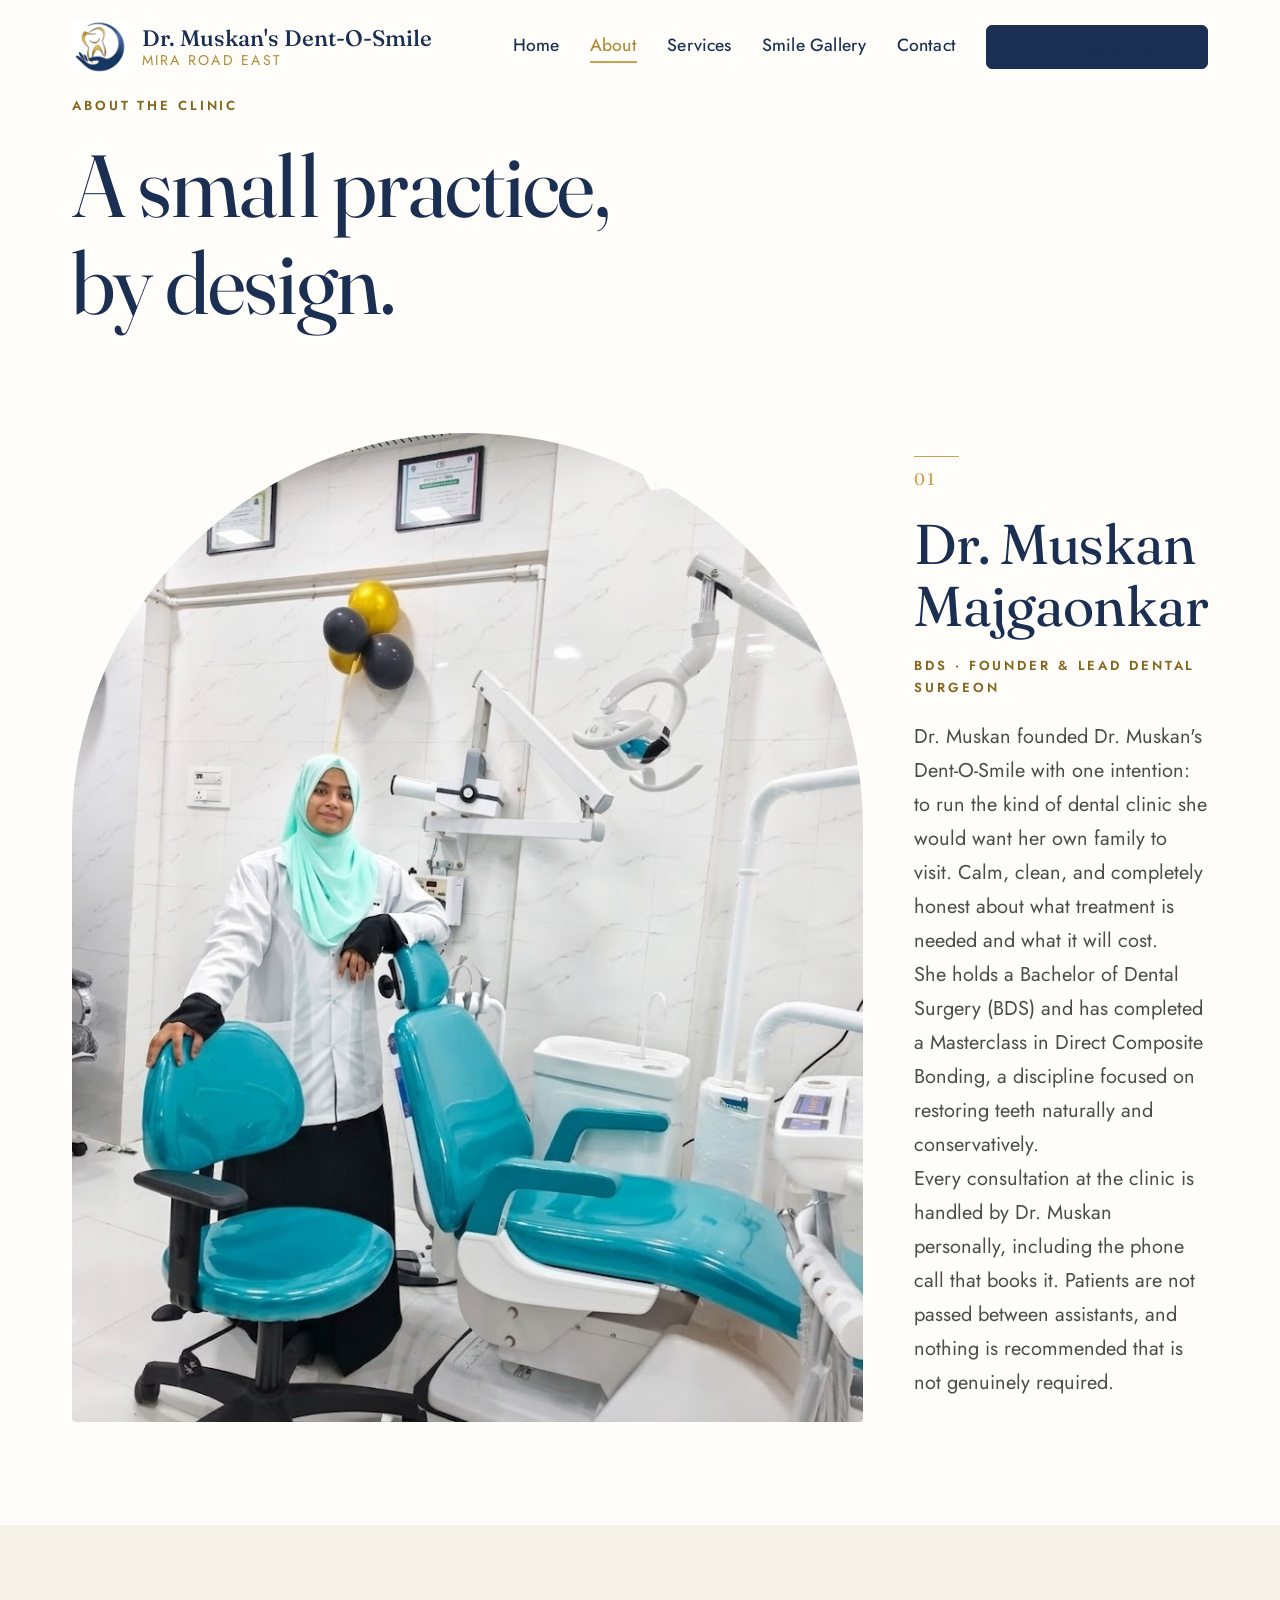
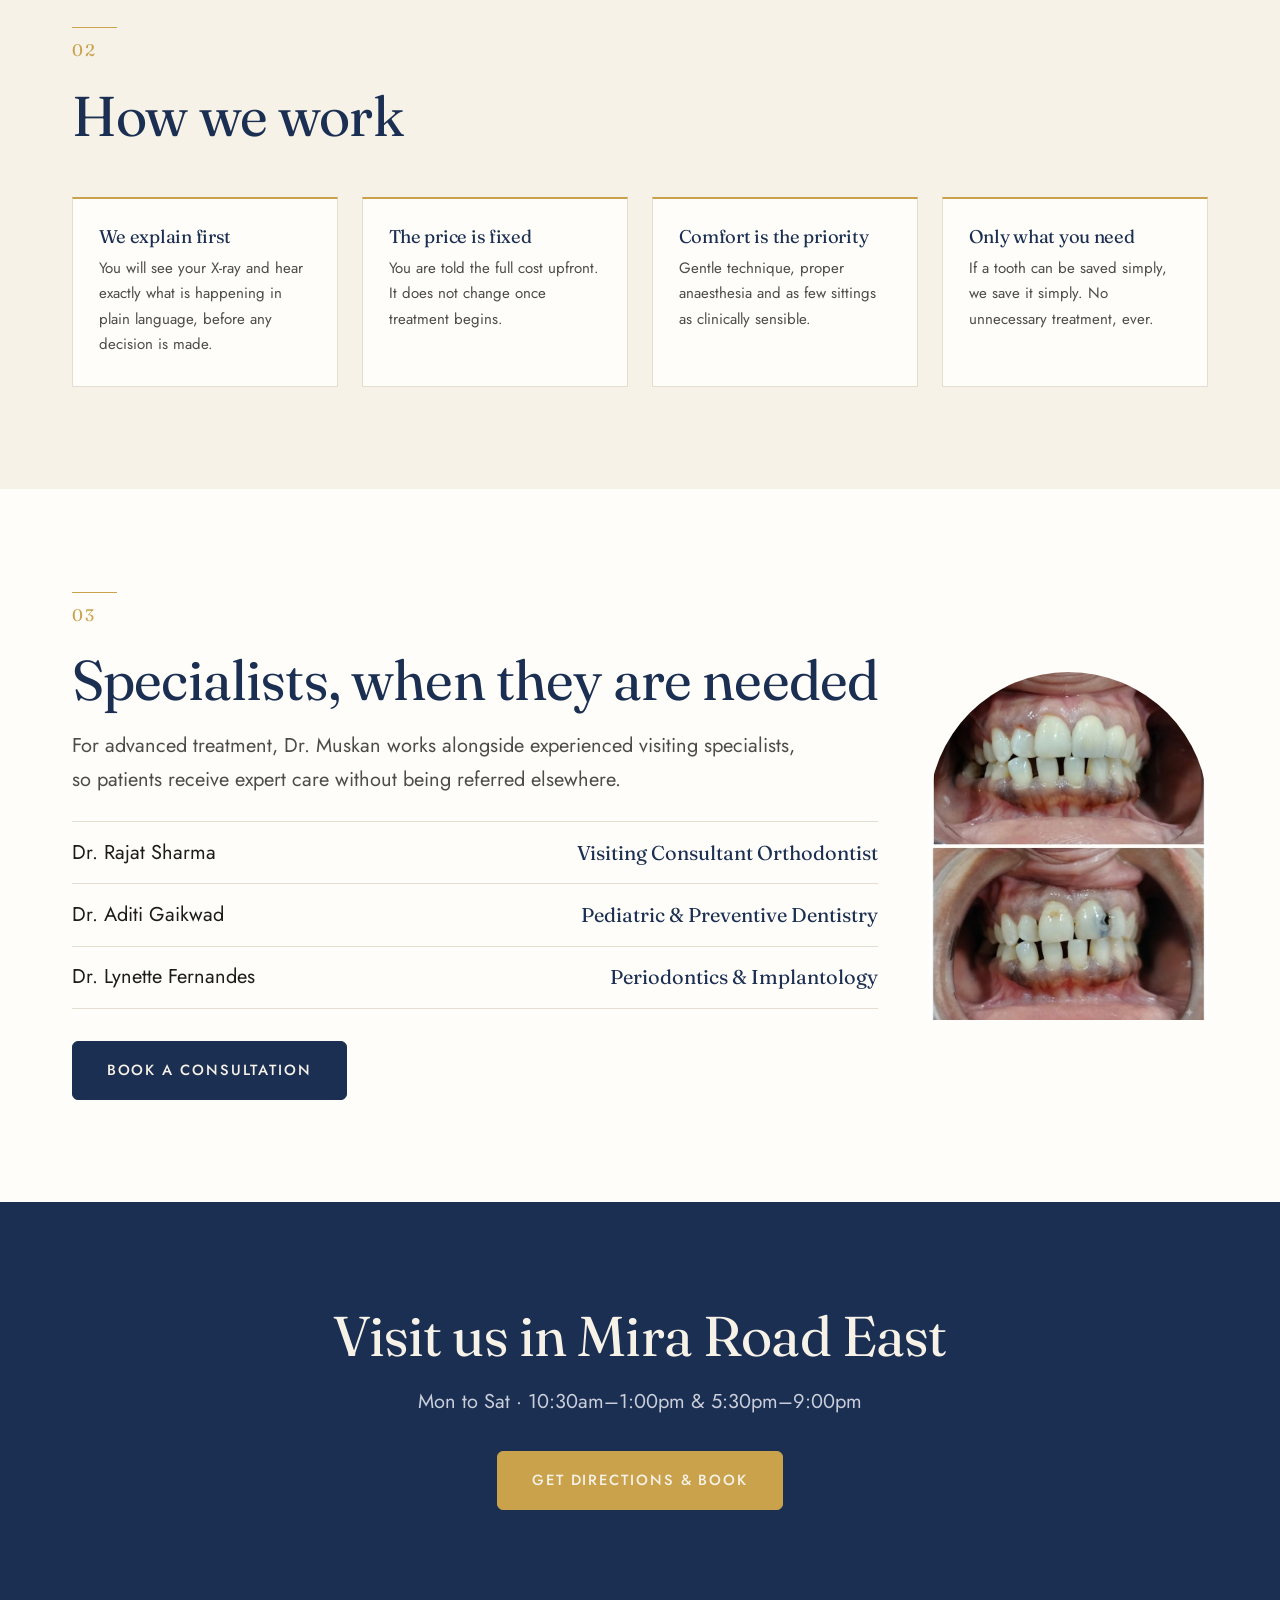
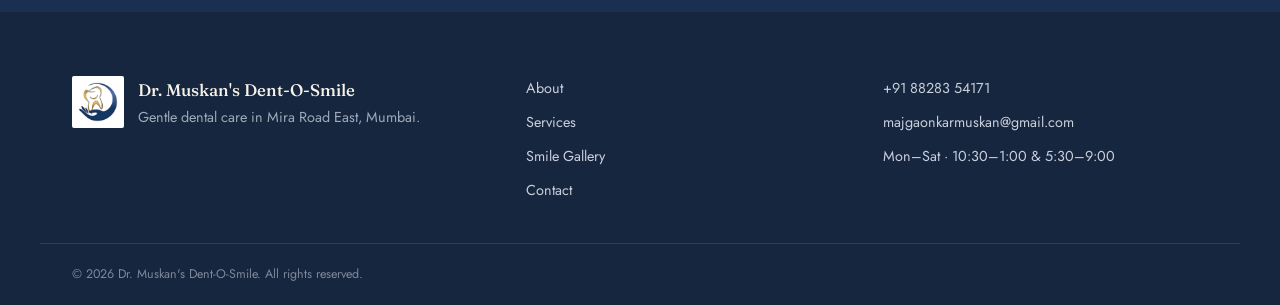
==== commit c1546068: "last final" ====
--- a/about/index.html
+++ b/about/index.html
@@ -174,6 +174,6 @@
   </a>
 </div>
 
-<script src="/assets/js/site.js?v=30"></script>
+<script src="/assets/js/site.js?v=31"></script>
 </body>
 </html>
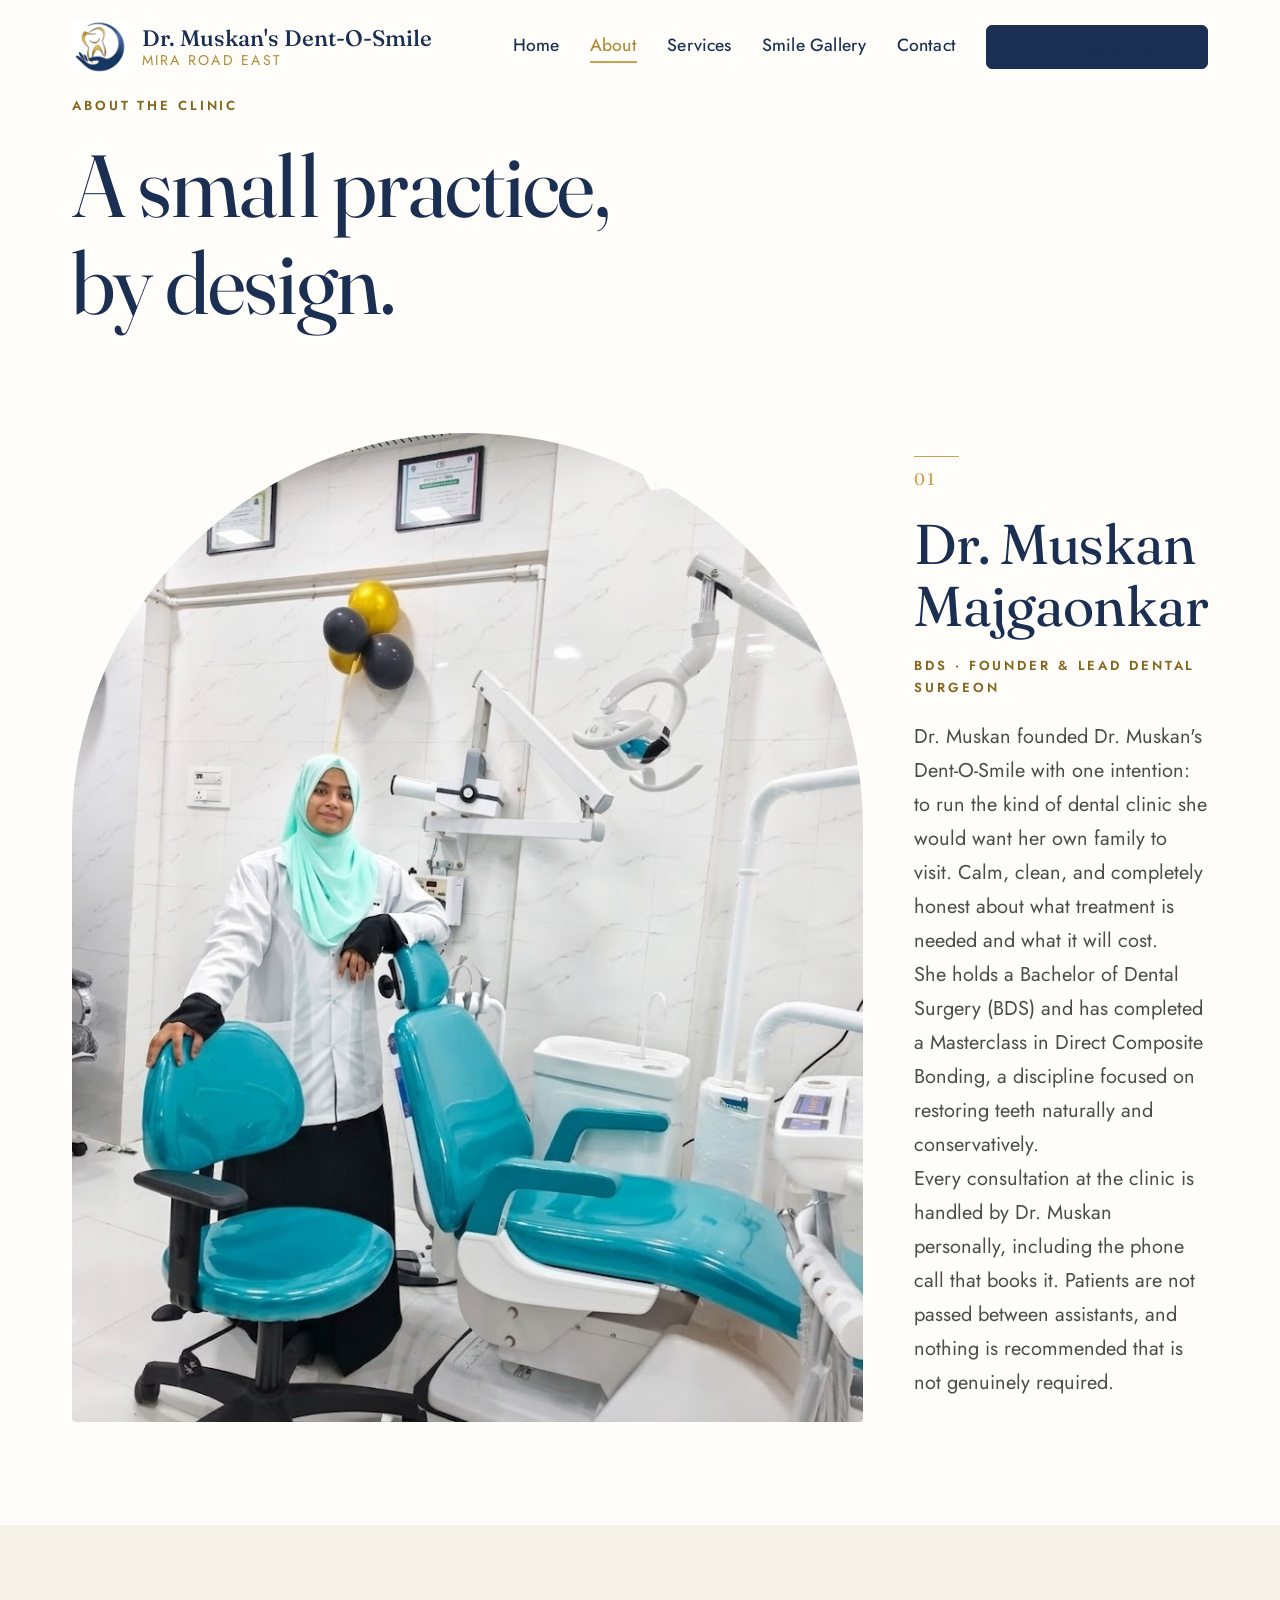
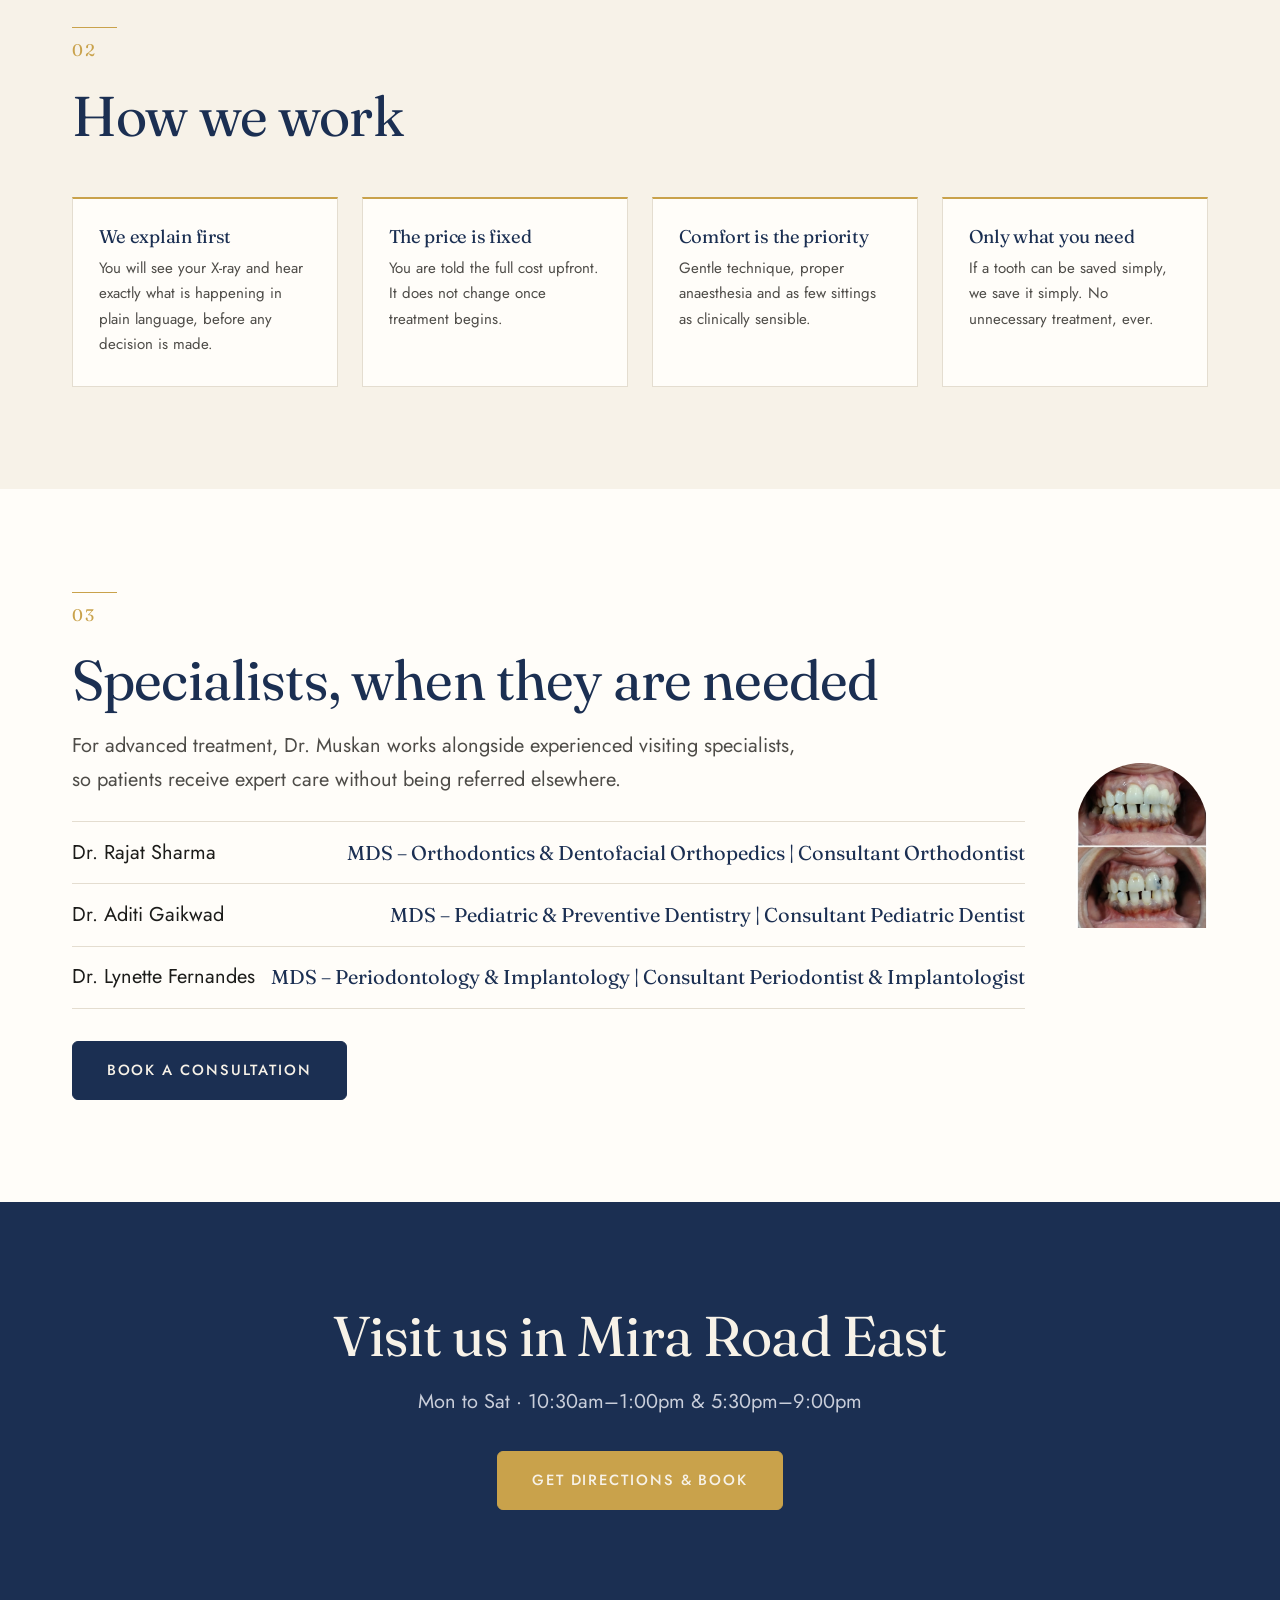
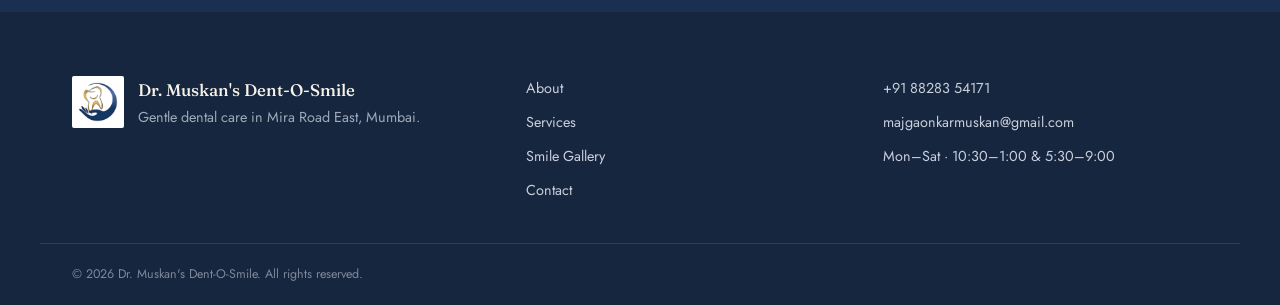
==== commit 4b52c419: "done" ====
--- a/about/index.html
+++ b/about/index.html
@@ -36,7 +36,7 @@
 <link rel="preconnect" href="https://fonts.googleapis.com"/>
 <link rel="preconnect" href="https://fonts.gstatic.com" crossorigin/>
 <link href="https://fonts.googleapis.com/css2?family=Fraunces:opsz,wght@9..144,300;9..144,400;9..144,500;9..144,600;9..144,700;9..144,800&family=Jost:wght@300;400;500;600;700;800&display=swap" rel="stylesheet"/>
-<link rel="stylesheet" href="/assets/css/site.css?v=43"/>
+<link rel="stylesheet" href="/assets/css/site.css?v=45"/>
 
 <!-- Structured Schema Data -->
 <script type="application/ld+json">
@@ -133,9 +133,9 @@
       <h2 class="h2">Specialists, when they are needed</h2>
       <p>For advanced treatment, Dr. Muskan works alongside experienced visiting specialists, so patients receive expert care without being referred elsewhere.</p>
       <dl class="price" style="margin-top:1.5rem">
-        <div><dt>Dr. Rajat Sharma</dt><dd>Visiting Consultant Orthodontist</dd></div>
-        <div><dt>Dr. Aditi Gaikwad</dt><dd>Pediatric &amp; Preventive Dentistry</dd></div>
-        <div><dt>Dr. Lynette Fernandes</dt><dd>Periodontics &amp; Implantology</dd></div>
+        <div><dt>Dr. Rajat Sharma</dt><dd>MDS – Orthodontics &amp; Dentofacial Orthopedics | Consultant Orthodontist</dd></div>
+        <div><dt>Dr. Aditi Gaikwad</dt><dd>MDS – Pediatric &amp; Preventive Dentistry | Consultant Pediatric Dentist</dd></div>
+        <div><dt>Dr. Lynette Fernandes</dt><dd>MDS – Periodontology &amp; Implantology | Consultant Periodontist &amp; Implantologist</dd></div>
       </dl>
       <a class="btn" href="/contact/">Book a consultation</a>
     </div>
@@ -174,6 +174,6 @@
   </a>
 </div>
 
-<script src="/assets/js/site.js?v=31"></script>
+<script src="/assets/js/site.js?v=32"></script>
 </body>
 </html>
--- a/assets/css/site.css
+++ b/assets/css/site.css
@@ -1277,7 +1277,26 @@
   font-size: 1.05rem;
   line-height: 1.6;
   color: #4B4945;
-  margin-bottom: 1.25rem;
+  margin-bottom: 0.75rem;
+}
+.spec-read-more-btn {
+  background: none;
+  border: none;
+  color: var(--gold-2);
+  font-family: var(--sans);
+  font-size: 0.92rem;
+  font-weight: 600;
+  cursor: pointer;
+  padding: 0.2rem 0;
+  margin-bottom: 0.75rem;
+  display: inline-block;
+  text-decoration: underline;
+  text-underline-offset: 3px;
+  text-align: left;
+  transition: color var(--dur-fast);
+}
+.spec-read-more-btn:hover {
+  color: var(--navy);
 }
 .spec-tags {
   display: flex;
